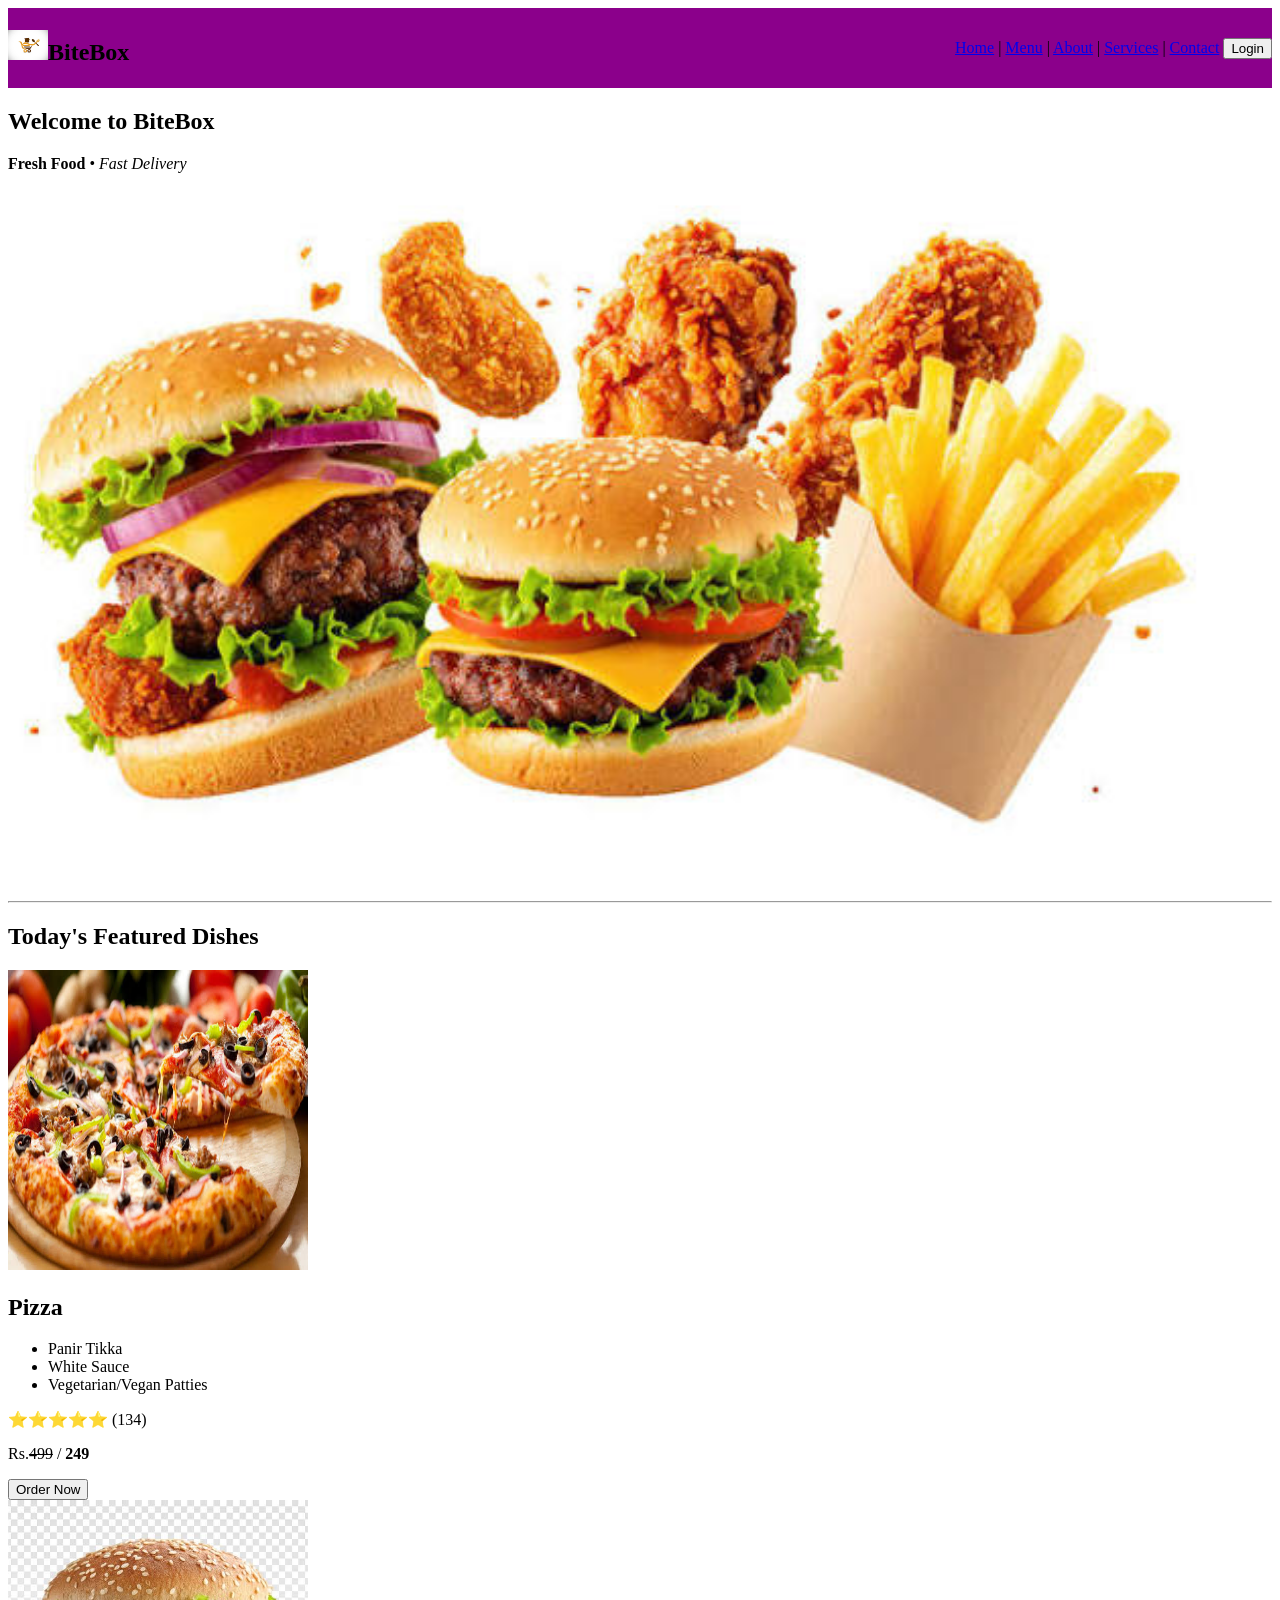
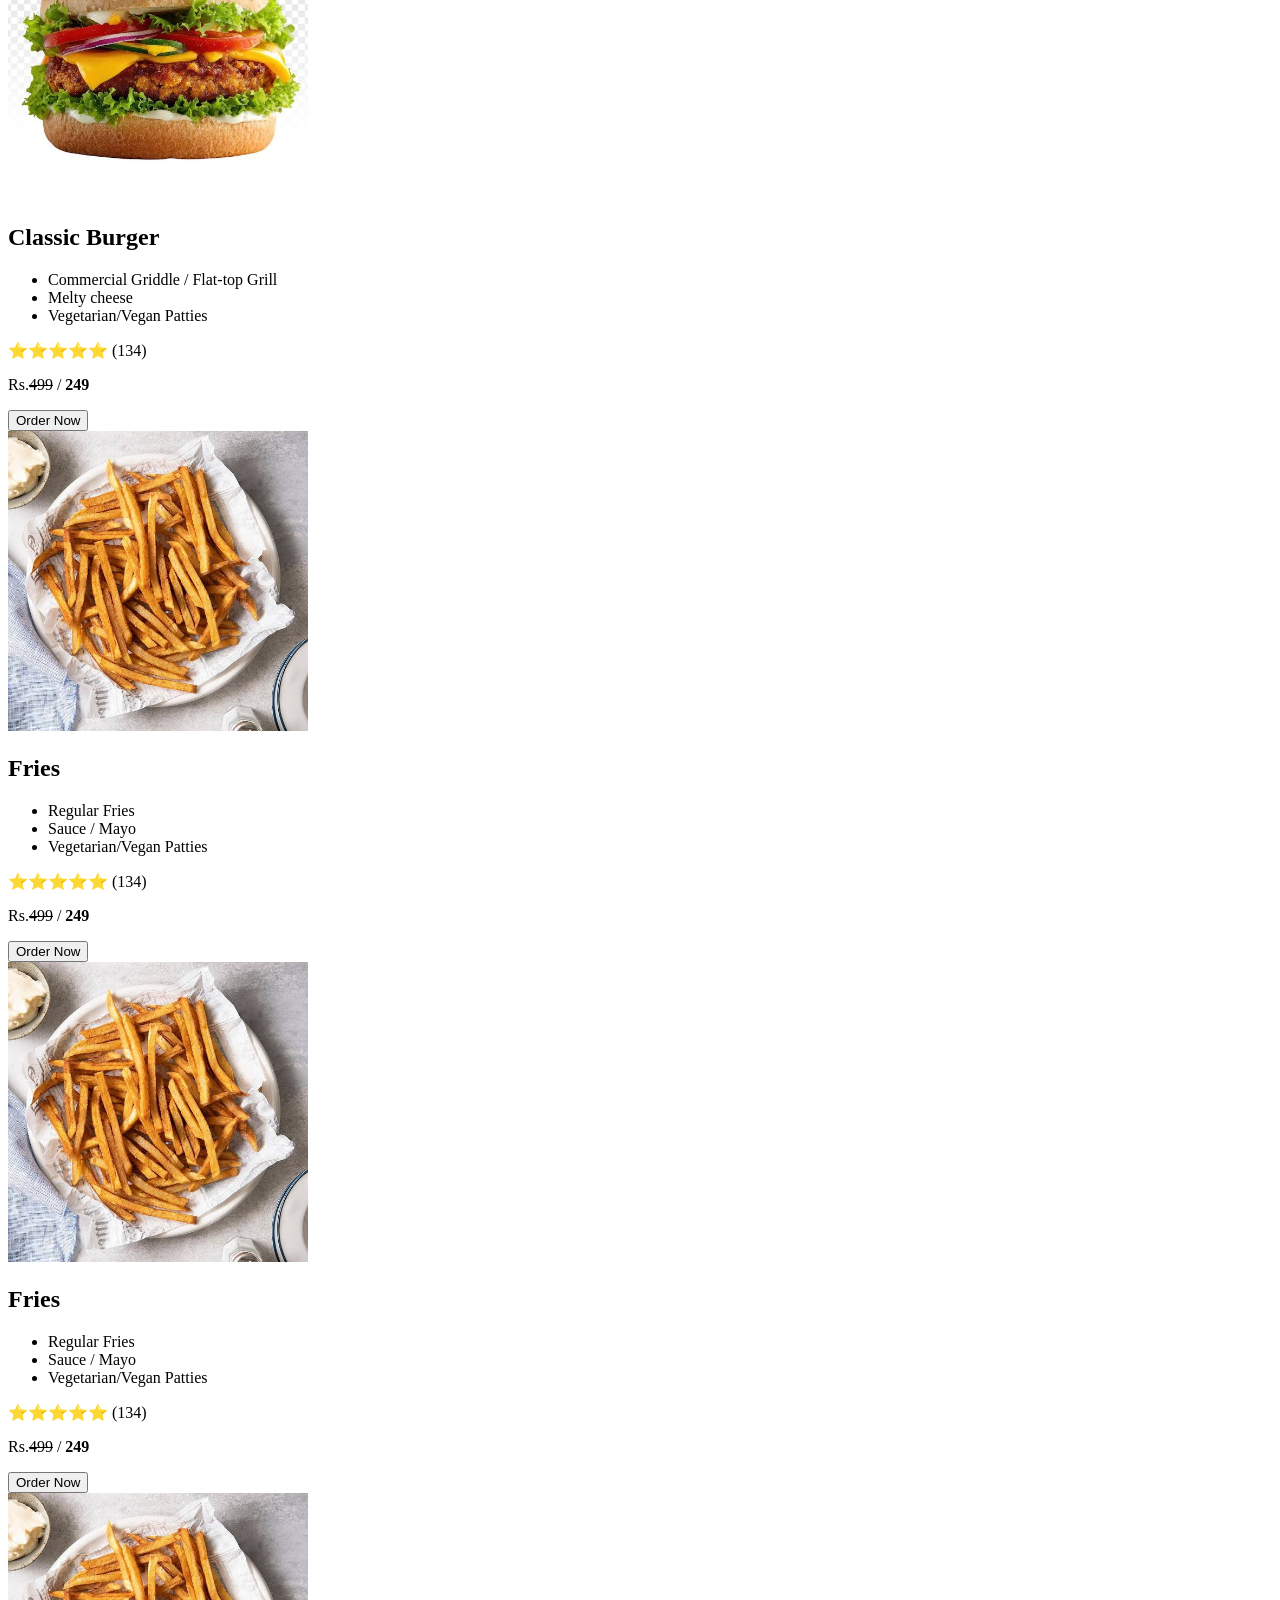
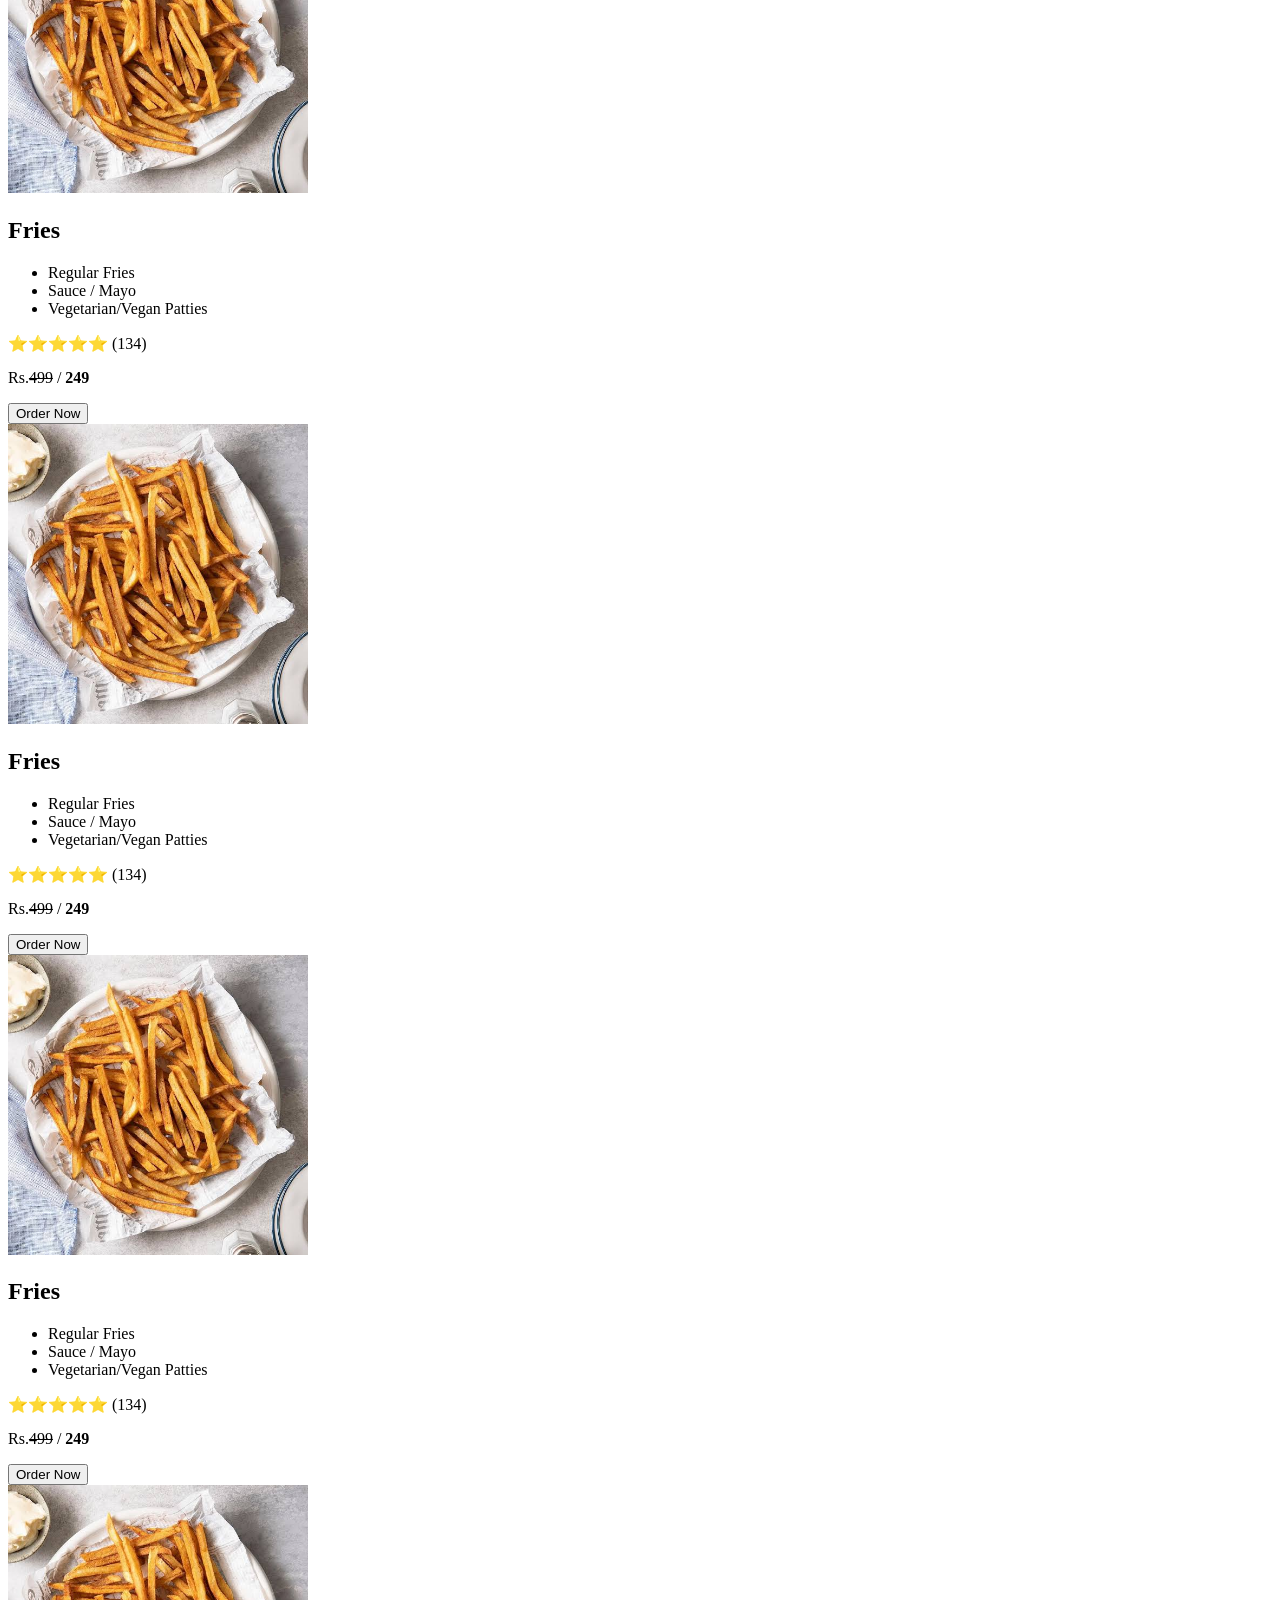
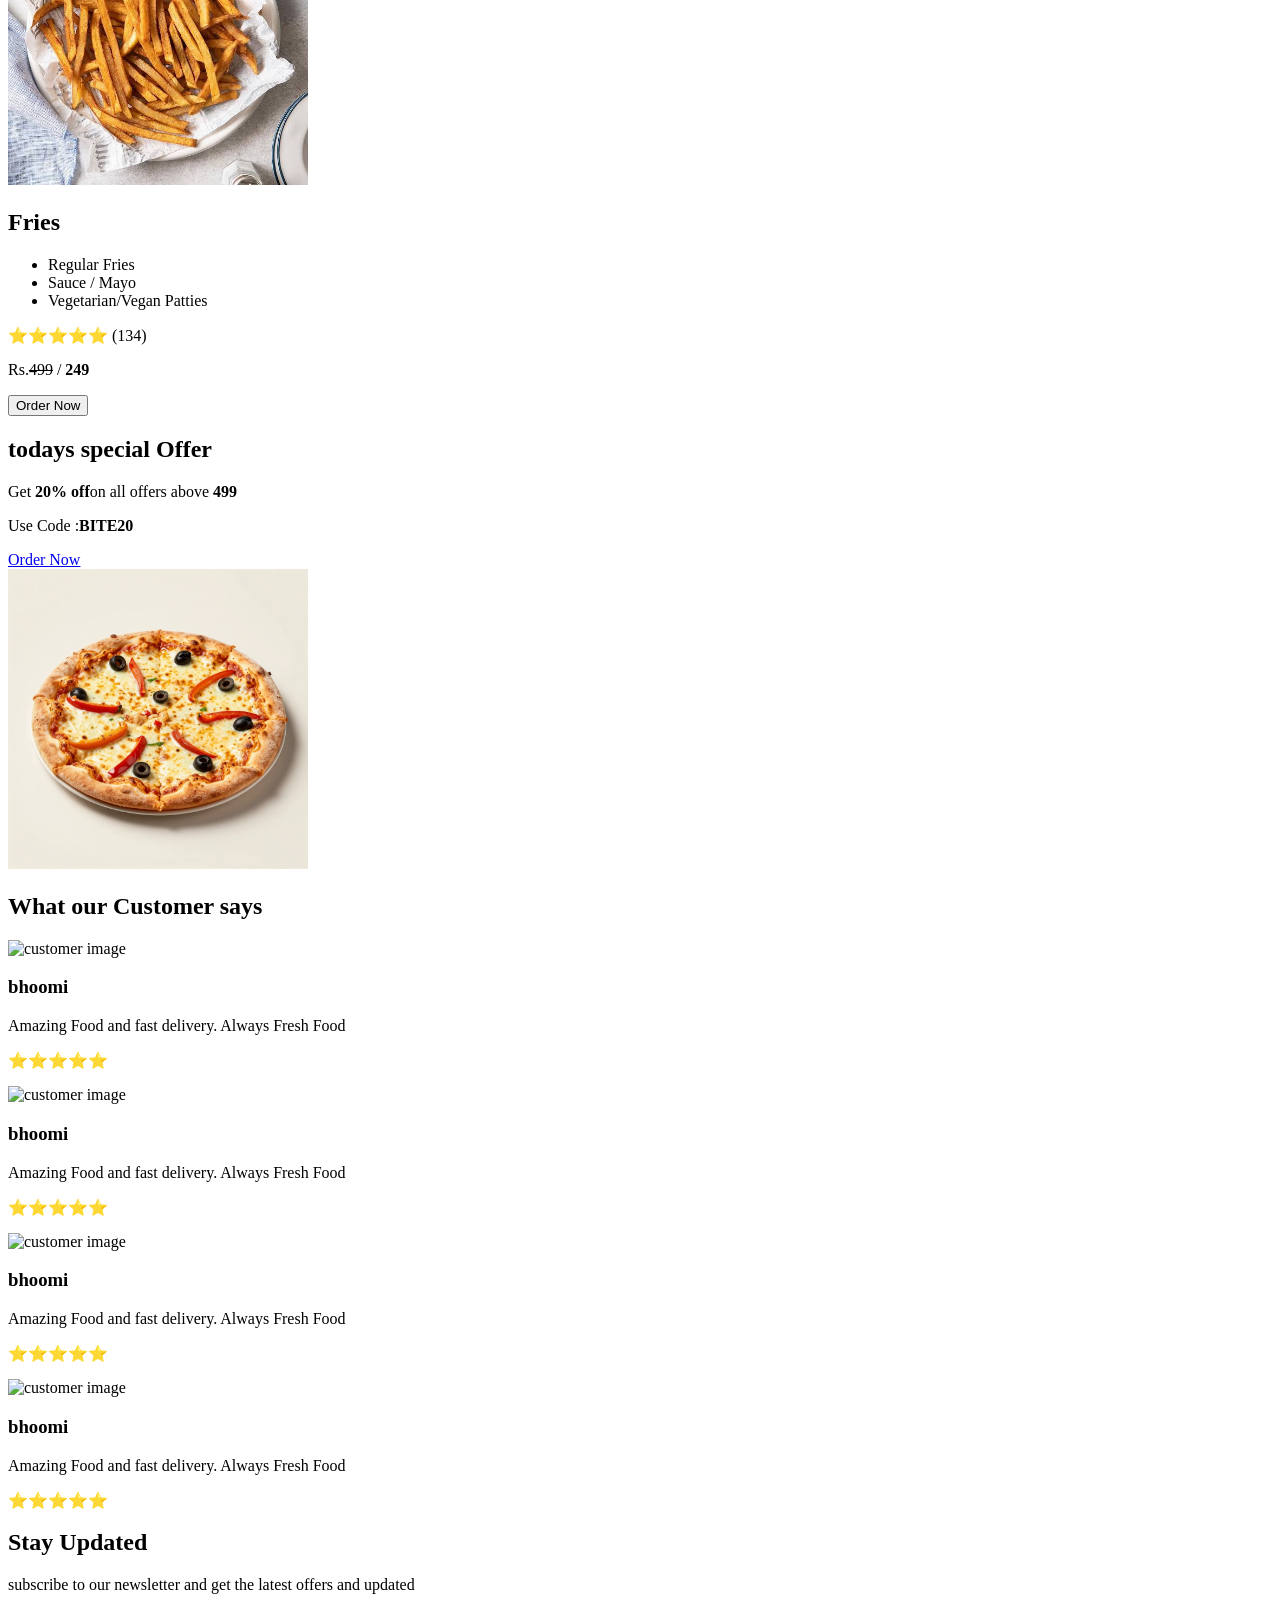
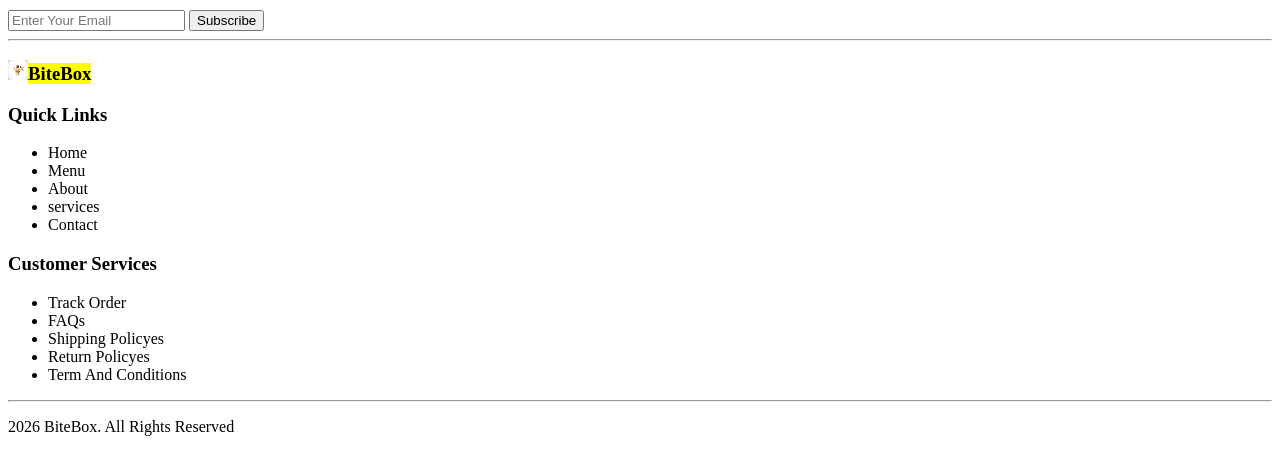
==== index.html @ 24b67419 "added" ====
<!DOCTYPE html>
<html lang="en">

<head>
    <meta charset="UTF-8">
    <meta name="viewport" content="width=device-width, initial-scale=1.0">
    <title>BiteBox</title>
    <link rel="stylesheet" href="./css/root.css">
   
</head>

<body>
    <!-- Restaurant Name -->



    <nav>
        <div class="navbar">
            <h1><img src="./assets/images/logo.jpg" height="30" width="40"><span>BiteBox</span></h1>
           
            <div>
            <a class="navlink" href="index.html">Home</a>
            |
            <a class="navlink" href="Menu.html">Menu</a>
            |
            <a class="navlink" href="About.html">About</a>
            |
            <a  class="navlink" href="Services.html"> Services</a>
            |
            <a class="navlink" href="Contact.html">Contact</a>


            <a class="navlink" href="./Login.html"><button>Login</button></a>

            </div>

        </div>
    </nav>


    <main>
        <section class="Welcome-Section">
            <!-- Welcome Section -->

            <h2>Welcome to BiteBox</h2>
            <p>
                <strong>Fresh Food</strong>
                •
                <em>Fast Delivery</em>
            </p>
        </section>

        <div>
            <img src="./assets/images/banner.jpg" alt="banner" height="700" width="1200">
        </div>


        <!--Todays Featured Dishes -->

        <hr>

        <section>
            <h2>Today's Featured Dishes</h2>
            <div>
                <img src="./assets/images/pizzaindex.jpg" alt="Pizza" height="300" width="300">
                <h2>Pizza</h2>
                <p>
                <ul>
                    <li> Panir Tikka</li>
                    <li>White Sauce</li>
                    <li>Vegetarian/Vegan Patties</li>
                </ul>
                </p>
                <p><span>⭐⭐⭐⭐⭐</span> (134)</p>
                <p>Rs.<del>499</del> / <strong>249</strong></p>
                <button>Order Now</button>
            </div>
            <div>
                <img src="./assets/images/burgerindex.jpg" alt="Pizza" height="300" width="300">
                <h2>Classic Burger</h2>
                <p>
                <ul>
                    <li>Commercial Griddle / Flat-top Grill</li>
                    <li>Melty cheese</li>
                    <li>Vegetarian/Vegan Patties</li>

                </ul>
                </p>
                <p><span>⭐⭐⭐⭐⭐</span> (134)</p>
                <p>Rs.<del>499</del> / <strong>249</strong></p>
                <button>Order Now</button>
            </div>
            <div>
                <img src="./assets/images/friesindex.jpg" alt="Pizza" height="300" width="300">
                <h2>Fries</h2>
                <p>
                <ul>
                    <li>Regular Fries</li>
                    <li>Sauce / Mayo</li>
                    <li>Vegetarian/Vegan Patties</li>

                </ul>
                </p>
                <p><span>⭐⭐⭐⭐⭐</span> (134)</p>
                <p>Rs.<del>499</del> / <strong>249</strong></p>
                <button>Order Now</button>
            </div>


            <div>
                <img src="./assets/images/friesindex.jpg" alt="Pizza" height="300" width="300">
                <h2>Fries</h2>
                <p>
                <ul>
                    <li>Regular Fries</li>
                    <li>Sauce / Mayo</li>
                    <li>Vegetarian/Vegan Patties</li>

                </ul>
                </p>
                <p><span>⭐⭐⭐⭐⭐</span> (134)</p>
                <p>Rs.<del>499</del> / <strong>249</strong></p>
                <button>Order Now</button>
            </div>


            <div>
                <img src="./assets/images/friesindex.jpg" alt="Pizza" height="300" width="300">
                <h2>Fries</h2>
                <p>
                <ul>
                    <li>Regular Fries</li>
                    <li>Sauce / Mayo</li>
                    <li>Vegetarian/Vegan Patties</li>

                </ul>
                </p>
                <p><span>⭐⭐⭐⭐⭐</span> (134)</p>
                <p>Rs.<del>499</del> / <strong>249</strong></p>
                <button>Order Now</button>
            </div>


            <div>
                <img src="./assets/images/friesindex.jpg" alt="Pizza" height="300" width="300">
                <h2>Fries</h2>
                <p>
                <ul>
                    <li>Regular Fries</li>
                    <li>Sauce / Mayo</li>
                    <li>Vegetarian/Vegan Patties</li>

                </ul>
                </p>
                <p><span>⭐⭐⭐⭐⭐</span> (134)</p>
                <p>Rs.<del>499</del> / <strong>249</strong></p>
                <button>Order Now</button>
            </div>


            <div>
                <img src="./assets/images/friesindex.jpg" alt="Pizza" height="300" width="300">
                <h2>Fries</h2>
                <p>
                <ul>
                    <li>Regular Fries</li>
                    <li>Sauce / Mayo</li>
                    <li>Vegetarian/Vegan Patties</li>

                </ul>
                </p>
                <p><span>⭐⭐⭐⭐⭐</span> (134)</p>
                <p>Rs.<del>499</del> / <strong>249</strong></p>
                <button>Order Now</button>
            </div>


            <div>
                <img src="./assets/images/friesindex.jpg" alt="Pizza" height="300" width="300">
                <h2>Fries</h2>
                <p>
                <ul>
                    <li>Regular Fries</li>
                    <li>Sauce / Mayo</li>
                    <li>Vegetarian/Vegan Patties</li>

                </ul>
                </p>
                <p><span>⭐⭐⭐⭐⭐</span> (134)</p>
                <p>Rs.<del>499</del> / <strong>249</strong></p>
                <button>Order Now</button>
            </div>



        </section>

        <!--  -->

        <!--Todays Special Offers -->
        <section>
            <!-- offer content -->
            <div>
                <h2>todays special Offer</h2>
                <p>Get <Strong>20% off</Strong>on all offers above <strong>499</strong></p>
                <p>Use Code :<strong>BITE20</strong></p>
                <a href="./Menu.html">Order Now</a>
            </div>
            <!-- offer image -->
            <div>
                <img src="./assets/images/pizza.png" alt="pizza ofer " height="300" width="300">

            </div>
        </section>

        <!-- reviews  -->

        <section>
            <h2>What our Customer says</h2>
            <!-- first review -->

            <div>
                <img src="" alt="customer image">
                <h3>bhoomi </h3>
                <p>Amazing Food and fast delivery. Always Fresh Food</p>
                <p><span>⭐⭐⭐⭐⭐</span></p>
            </div>

            <!-- second review -->
            <div>
                <img src="" alt="customer image">
                <h3>bhoomi </h3>
                <p>Amazing Food and fast delivery. Always Fresh Food</p>
                <p><span>⭐⭐⭐⭐⭐</span></p>
            </div>

            <!-- third review -->
            <div>
                <img src="" alt="customer image">
                <h3>bhoomi </h3>
                <p>Amazing Food and fast delivery. Always Fresh Food</p>
                <p><span>⭐⭐⭐⭐⭐</span></p>
            </div>

            <!-- fourth review -->
            <div>
                <img src="" alt="customer image">
                <h3>bhoomi </h3>
                <p>Amazing Food and fast delivery. Always Fresh Food</p>
                <p><span>⭐⭐⭐⭐⭐</span></p>
            </div>

        </section>

        <!-- news letter section -->

        <section>
            <div>
                <h2>Stay Updated </h2>
                <p> subscribe to our newsletter and get the latest offers and updated</p>
            </div>

            <div>
                <form>
                    <input type="email" placeholder="Enter Your Email">
                    <button type="submit">Subscribe</button>

                </form>
            </div>
        </section>


    </main>
    <hr>
    <!-- footer section -->
    <footer>
        <div>
            <div>
                <h3><img src="./assets/images/logo.jpg" alt="Food logo" height="20" width="20"><mark>BiteBox</mark></h3>
            </div>
        </div>
        <div>
            <h3>Quick Links</h3>
            <ul>

                <li> <a href="./index.html"></a>Home</li>
                <li><a href="./Menu.html"></a>Menu</li>
                <li><a href="./About.html"></a>About</li>
                <li><a href="./Services.html"></a>services</li>
                <li><a href="./Contact.html"></a>Contact</li>
            </ul>
        </div>
        <!-- link two -->
        <div>
            <h3>
                Customer Services
            </h3>
            <ul>
                <li>Track Order</li>
                <li>FAQs </li>
                <li>Shipping Policyes </li>
                <li>Return Policyes </li>
                <li>Term And Conditions </li>

            </ul>
        </div>
        <hr>
        
        <p>2026 BiteBox.  All Rights Reserved</p>
    </footer>



</body>

</html>
---- css/root.css ----
.navbar{
    height: 80px;
    width: 100%;
    display: flex;
    align-items: center;
    justify-content: space-between;
    background-color: darkmagenta;
}
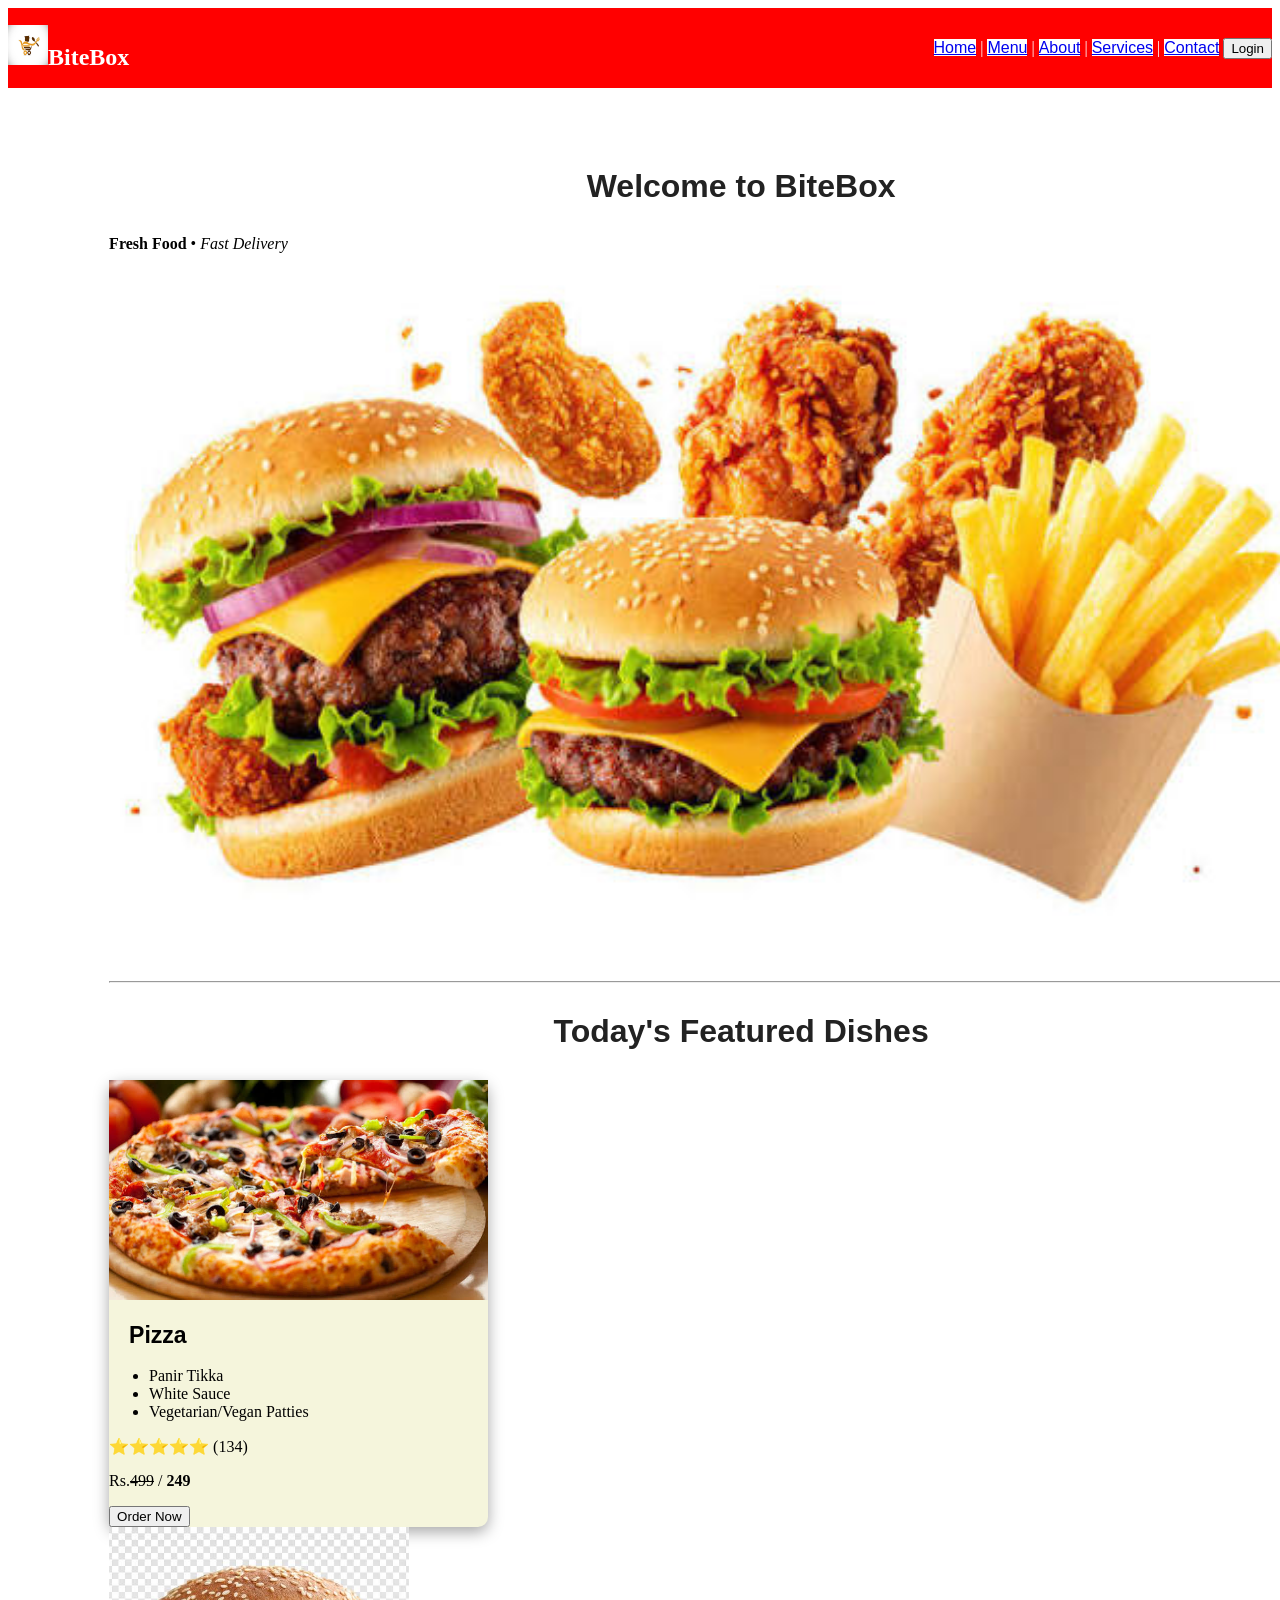
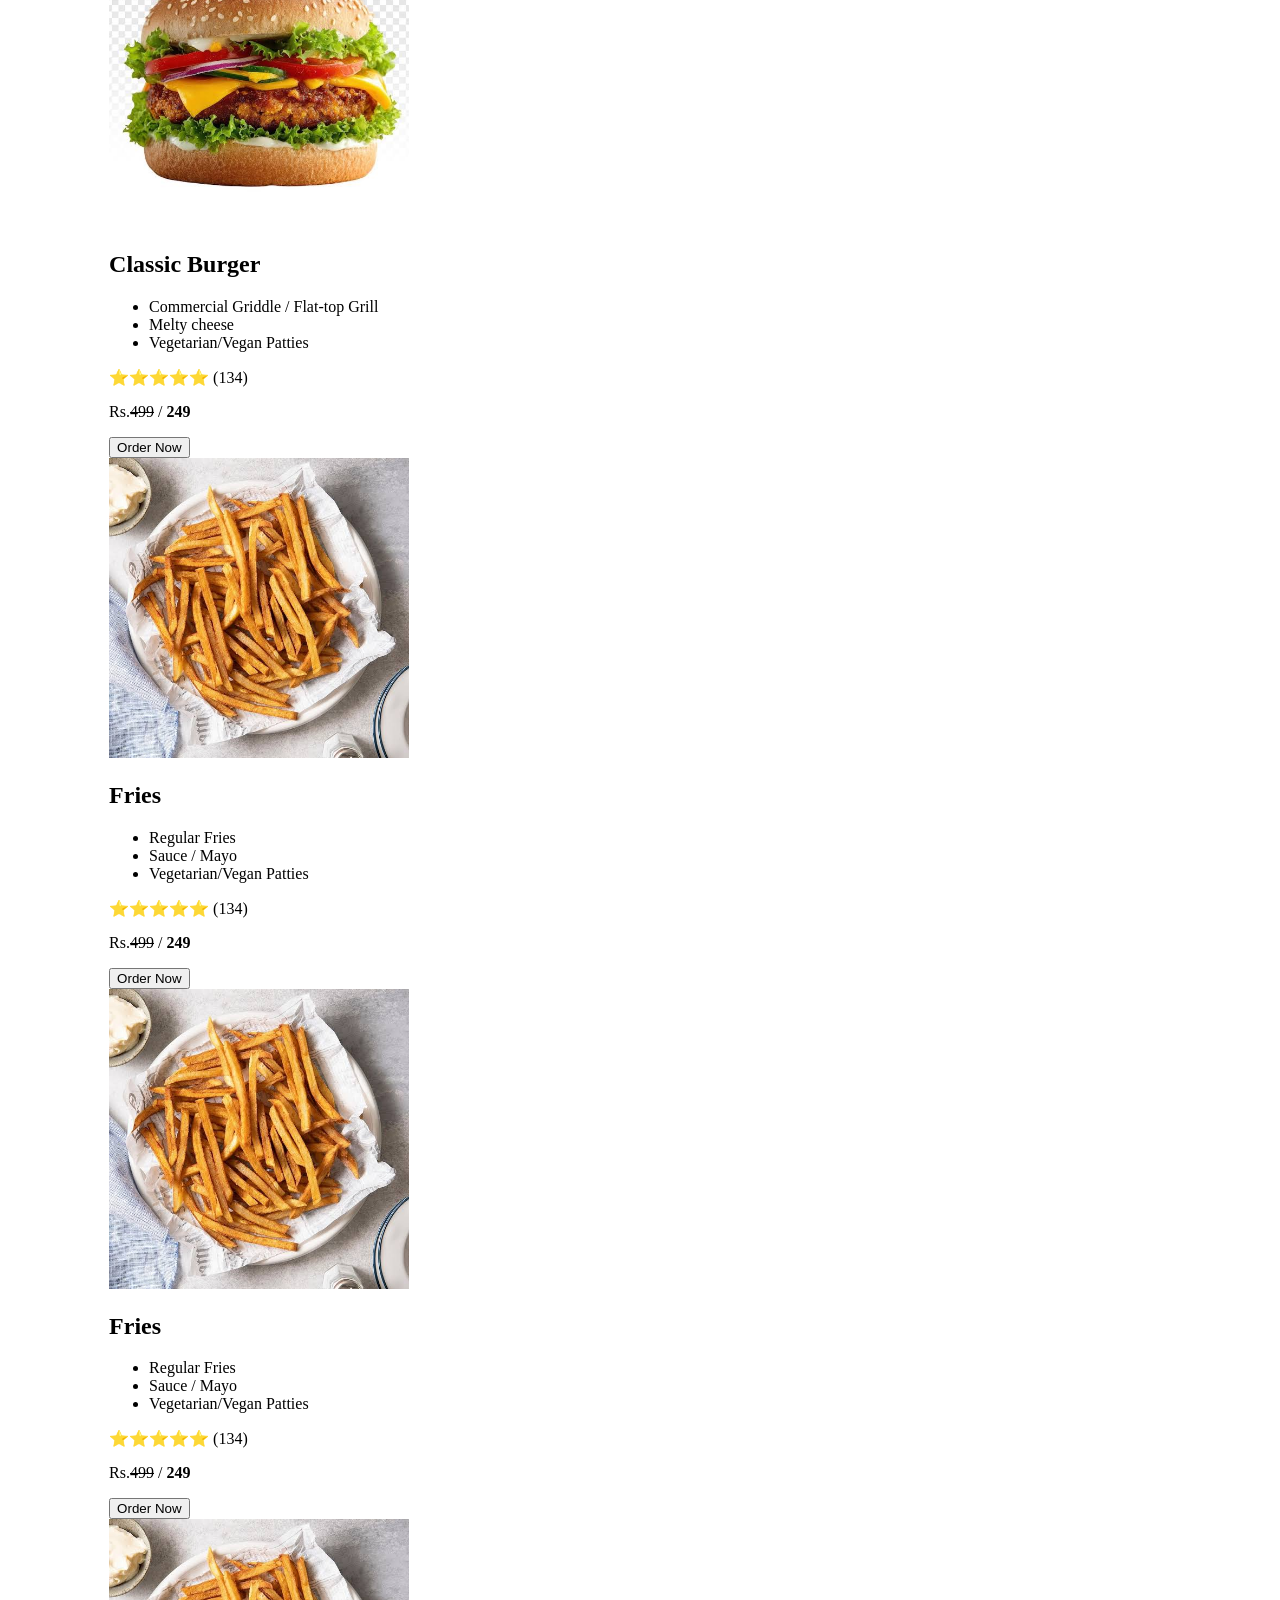
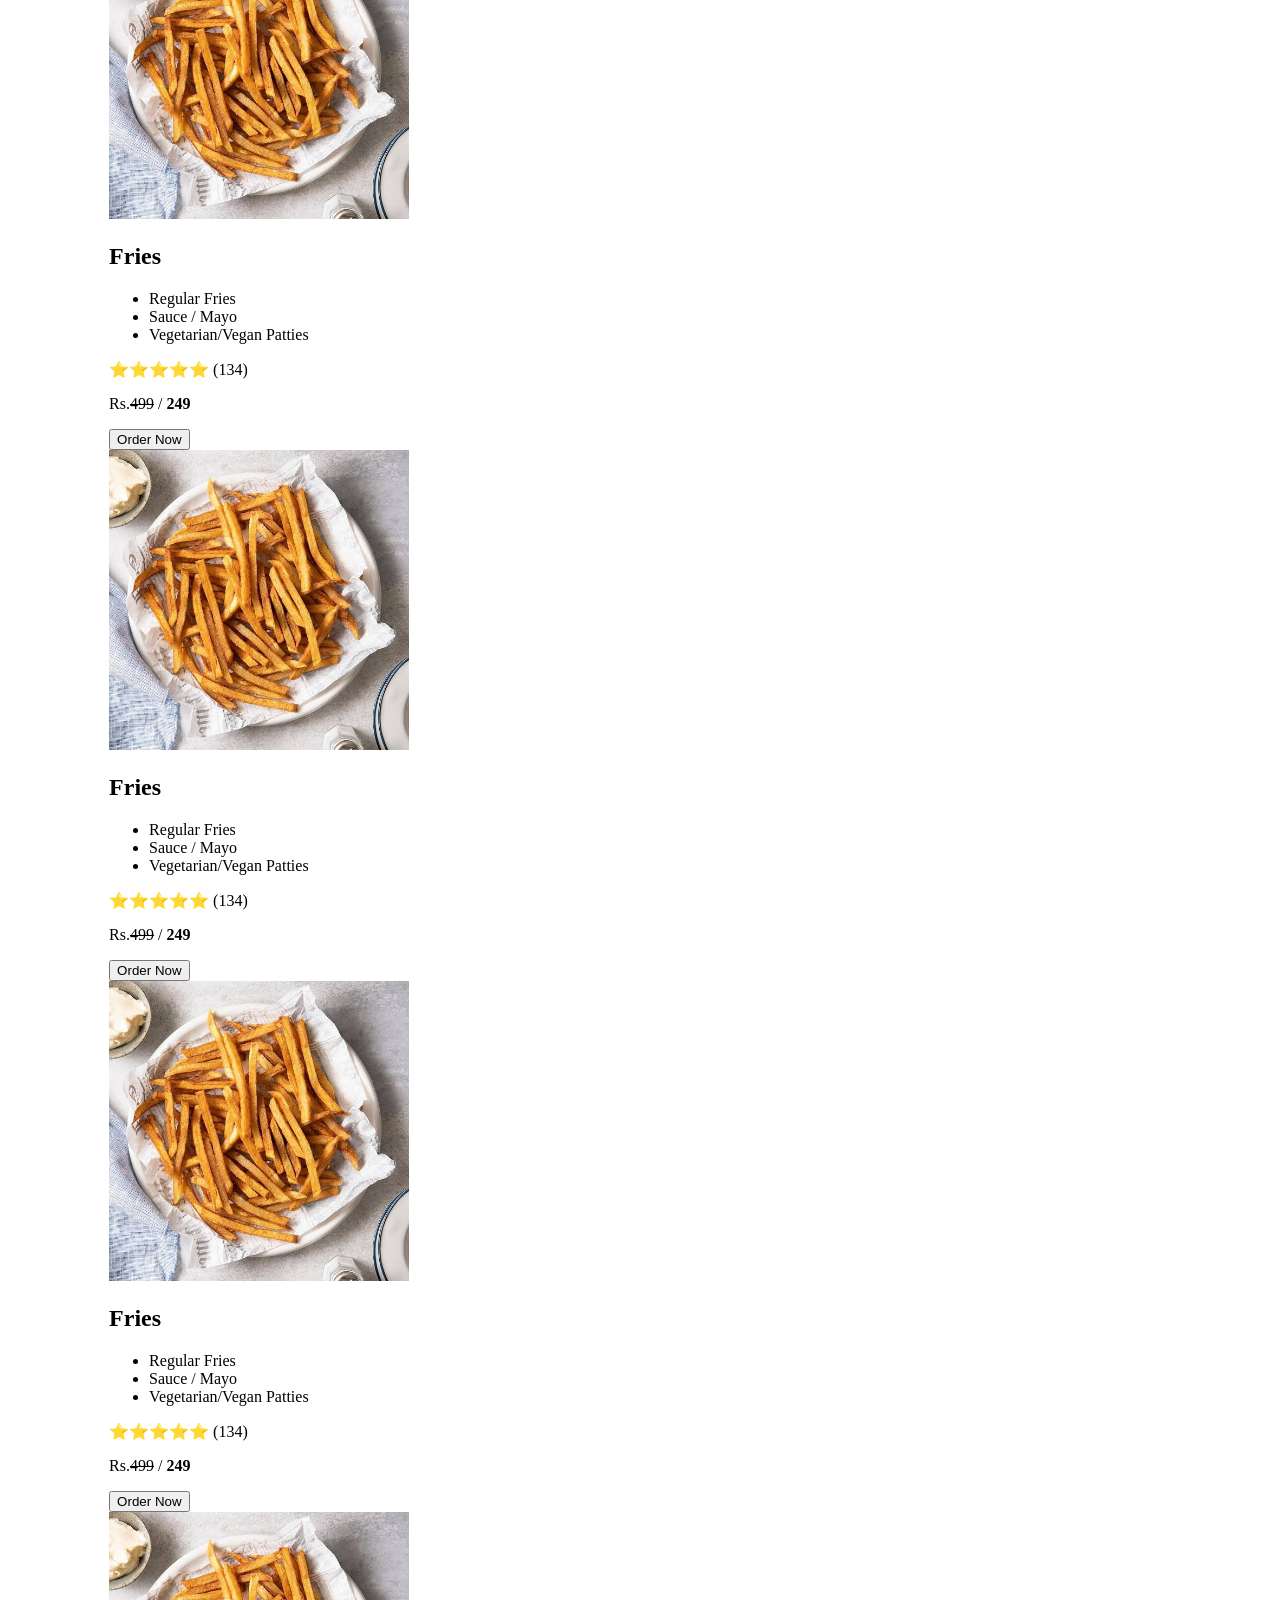
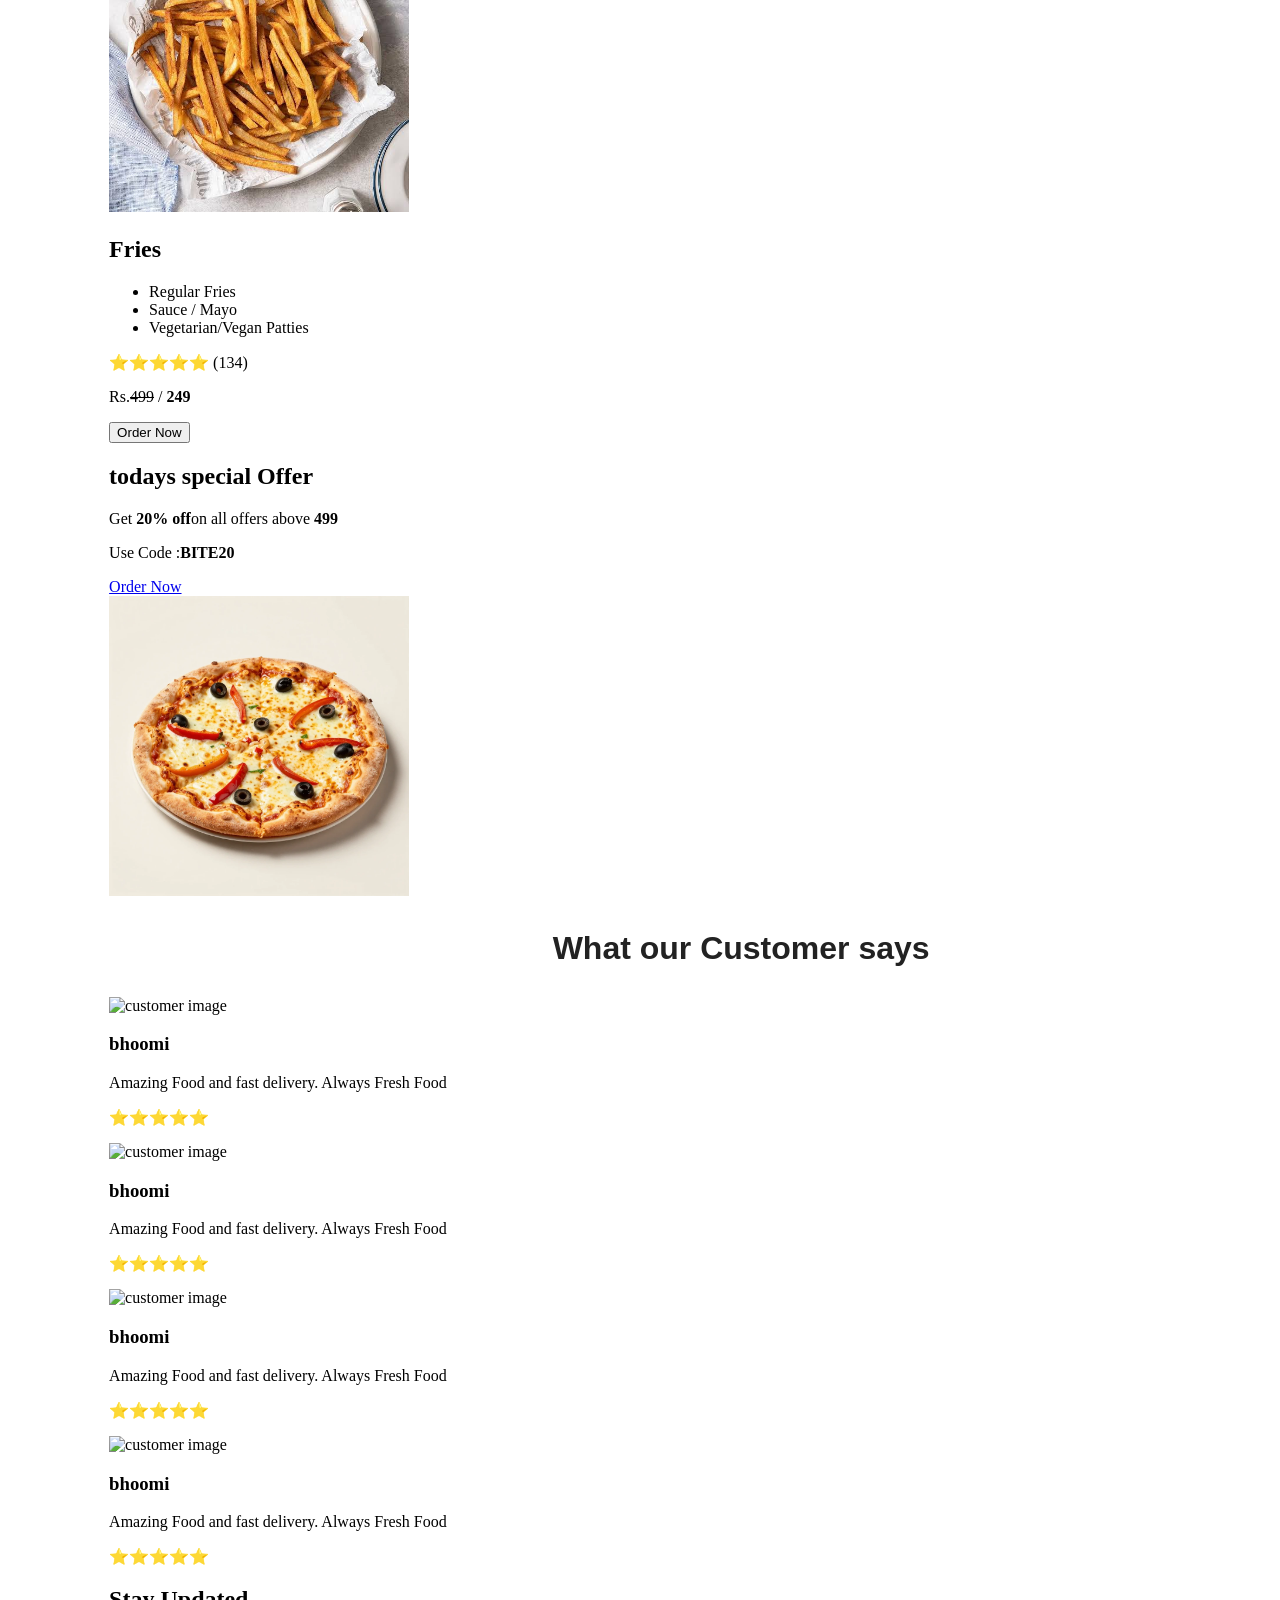
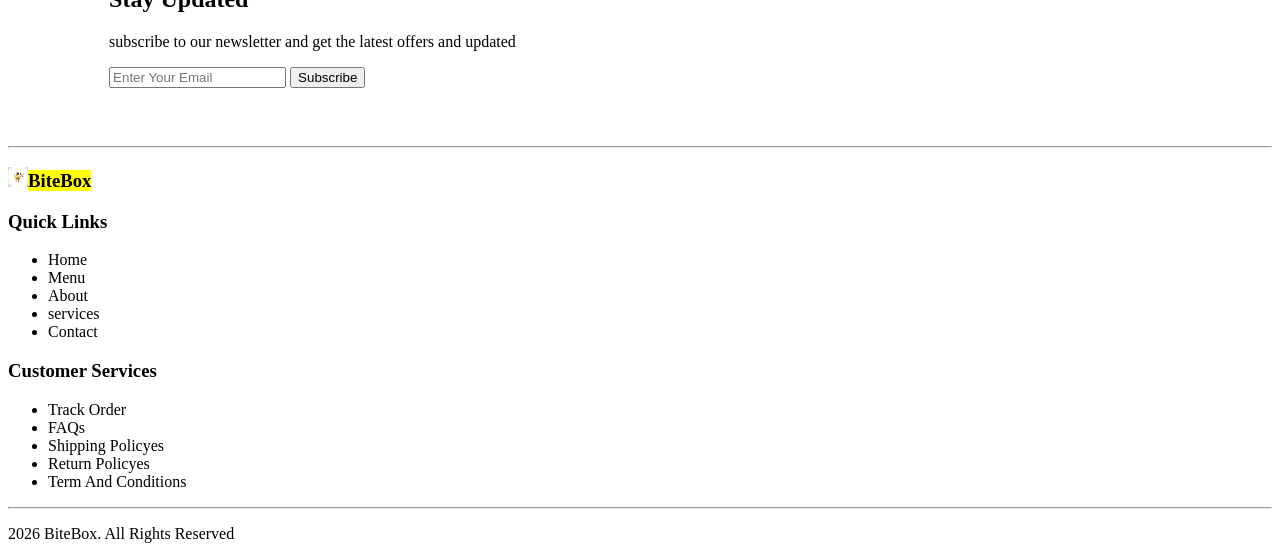
==== commit 512f8588: "adding style sheet to navbar" ====
--- a/index.html
+++ b/index.html
@@ -5,8 +5,7 @@
     <meta charset="UTF-8">
     <meta name="viewport" content="width=device-width, initial-scale=1.0">
     <title>BiteBox</title>
-    <link rel="stylesheet" href="./css/root.css">
-   
+    <link rel="stylesheet" href="./style/style.css">
 </head>
 
 <body>
@@ -16,30 +15,31 @@
 
     <nav>
         <div class="navbar">
-            <h1><img src="./assets/images/logo.jpg" height="30" width="40"><span>BiteBox</span></h1>
-           
-            <div>
-            <a class="navlink" href="index.html">Home</a>
-            |
-            <a class="navlink" href="Menu.html">Menu</a>
-            |
-            <a class="navlink" href="About.html">About</a>
-            |
-            <a  class="navlink" href="Services.html"> Services</a>
-            |
-            <a class="navlink" href="Contact.html">Contact</a>
-
-
-            <a class="navlink" href="./Login.html"><button>Login</button></a>
-
-            </div>
+            <h1><img src="./assets/images/logo.jpg" height="40" width="40"><span>BiteBox</span></h1>
+            <div>
+                <a Class="navlinks" href="index.html">Home</a>
+                |
+                <a Class="navlinks" href="Menu.html">Menu</a>
+                |
+                <a Class="navlinks" href="About.html">About</a>
+                |
+                <a Class="navlinks" href="Services.html"> Services</a>
+                |
+                <a Class="navlinks" href="Contact.html">Contact</a>
+
+
+                <a Class="navlinks" href="./Login.html"><button>Login</button></a>
+
+
+            </div>
+
 
         </div>
     </nav>
 
 
     <main>
-        <section class="Welcome-Section">
+        <section>
             <!-- Welcome Section -->
 
             <h2>Welcome to BiteBox</h2>
@@ -61,7 +61,7 @@
 
         <section>
             <h2>Today's Featured Dishes</h2>
-            <div>
+            <div class="card">
                 <img src="./assets/images/pizzaindex.jpg" alt="Pizza" height="300" width="300">
                 <h2>Pizza</h2>
                 <p>
@@ -305,8 +305,8 @@
             </ul>
         </div>
         <hr>
-        
-        <p>2026 BiteBox.  All Rights Reserved</p>
+
+        <p>2026 BiteBox. All Rights Reserved</p>
     </footer>
 
 
--- a/style/style.css
+++ b/style/style.css
@@ -0,0 +1,63 @@
+.navlinks{
+    background-color: white;
+    font-family: 'Gill Sans', 'Gill Sans MT', Calibri, 'Trebuchet MS', sans-serif;
+}
+*{
+
+}
+
+.navbar{
+    height: 80px;
+    width: 100%;
+    display: flex;
+    align-items:center;
+    justify-content: space-between;
+    background-color: red;
+    color: white;
+    
+}
+
+.button{
+    height: 40px;
+    width: 50;
+    background-color: white;
+    color: black;
+
+}
+.welcome-section{
+    width: 100%;
+    height: 100vh;
+    display: flex;
+    align-items: center;
+}
+
+main{
+    width: 100%;
+    padding: 50px 8%;
+    background-color: #ffffff;
+}
+main section>h2{
+    text-align: center;
+    font-size: 32px;
+    color: #222;
+    margin: 30px 0px;
+    font-family: Arial, Helvetica, sans-serif;
+}
+.card{
+    background-color: beige;
+    border-radius: 10px;
+    box-shadow: rgba(0, 0, 0, 0.35) 0px 5px 15px;
+    width: 30%;
+}
+
+.card >img{
+    width: 100%;
+    height: 220px;
+    object-fit: cover;
+
+}
+.card > h2{
+    font-size: 23px ;
+    font-family: Arial, Helvetica, sans-serif;
+    margin: 18px 20px ;
+}
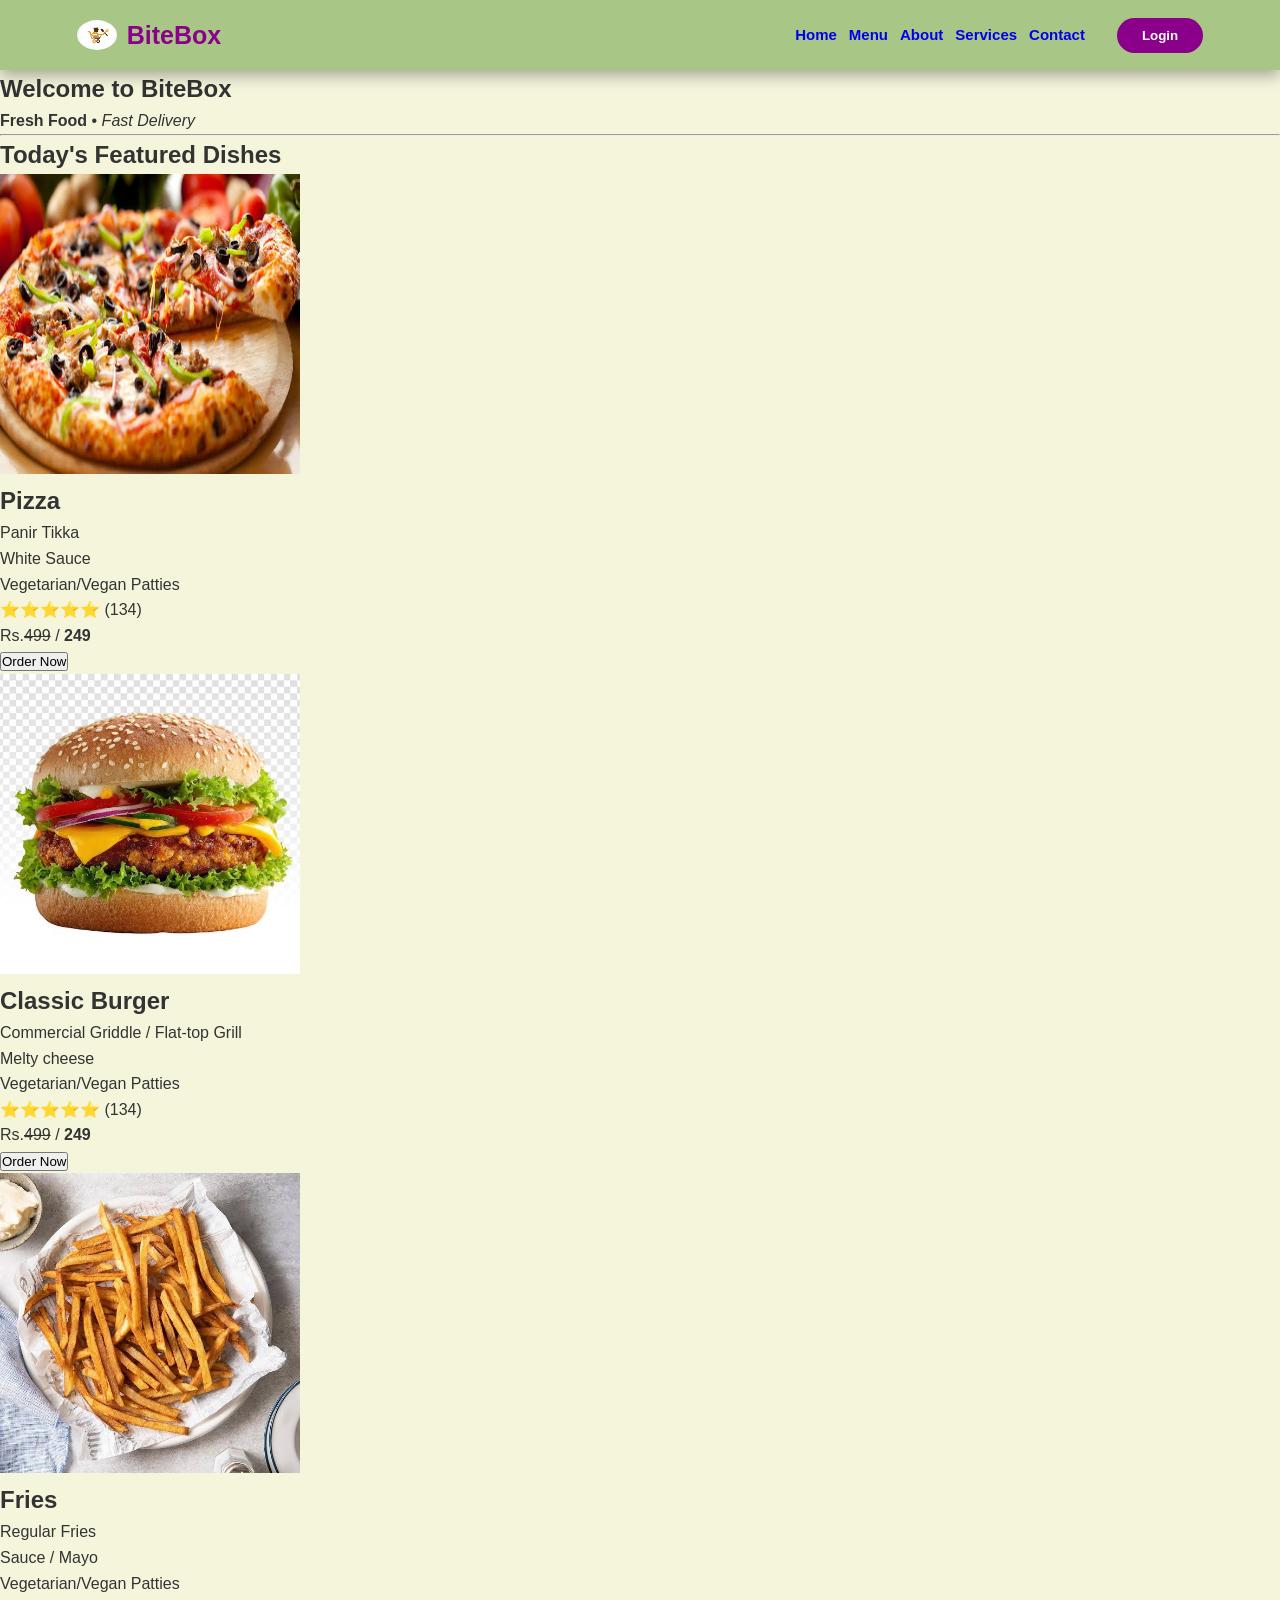
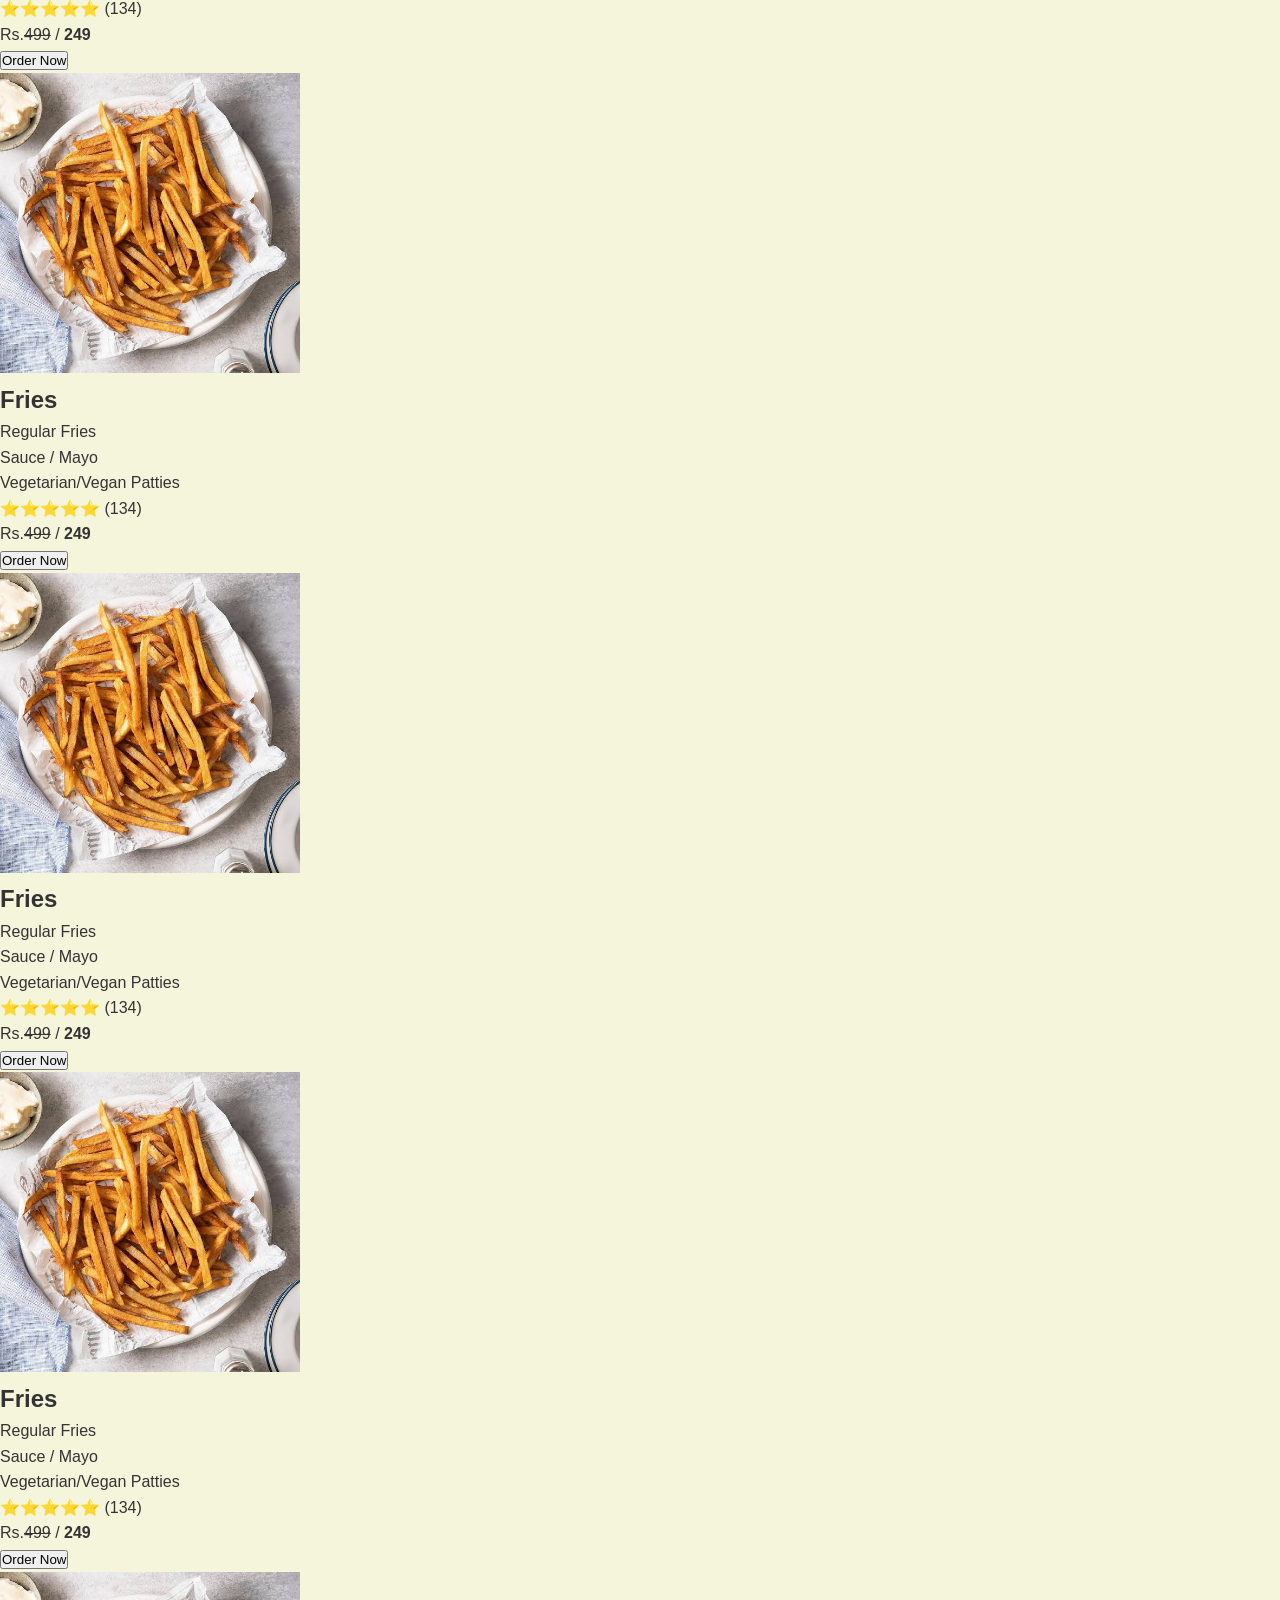
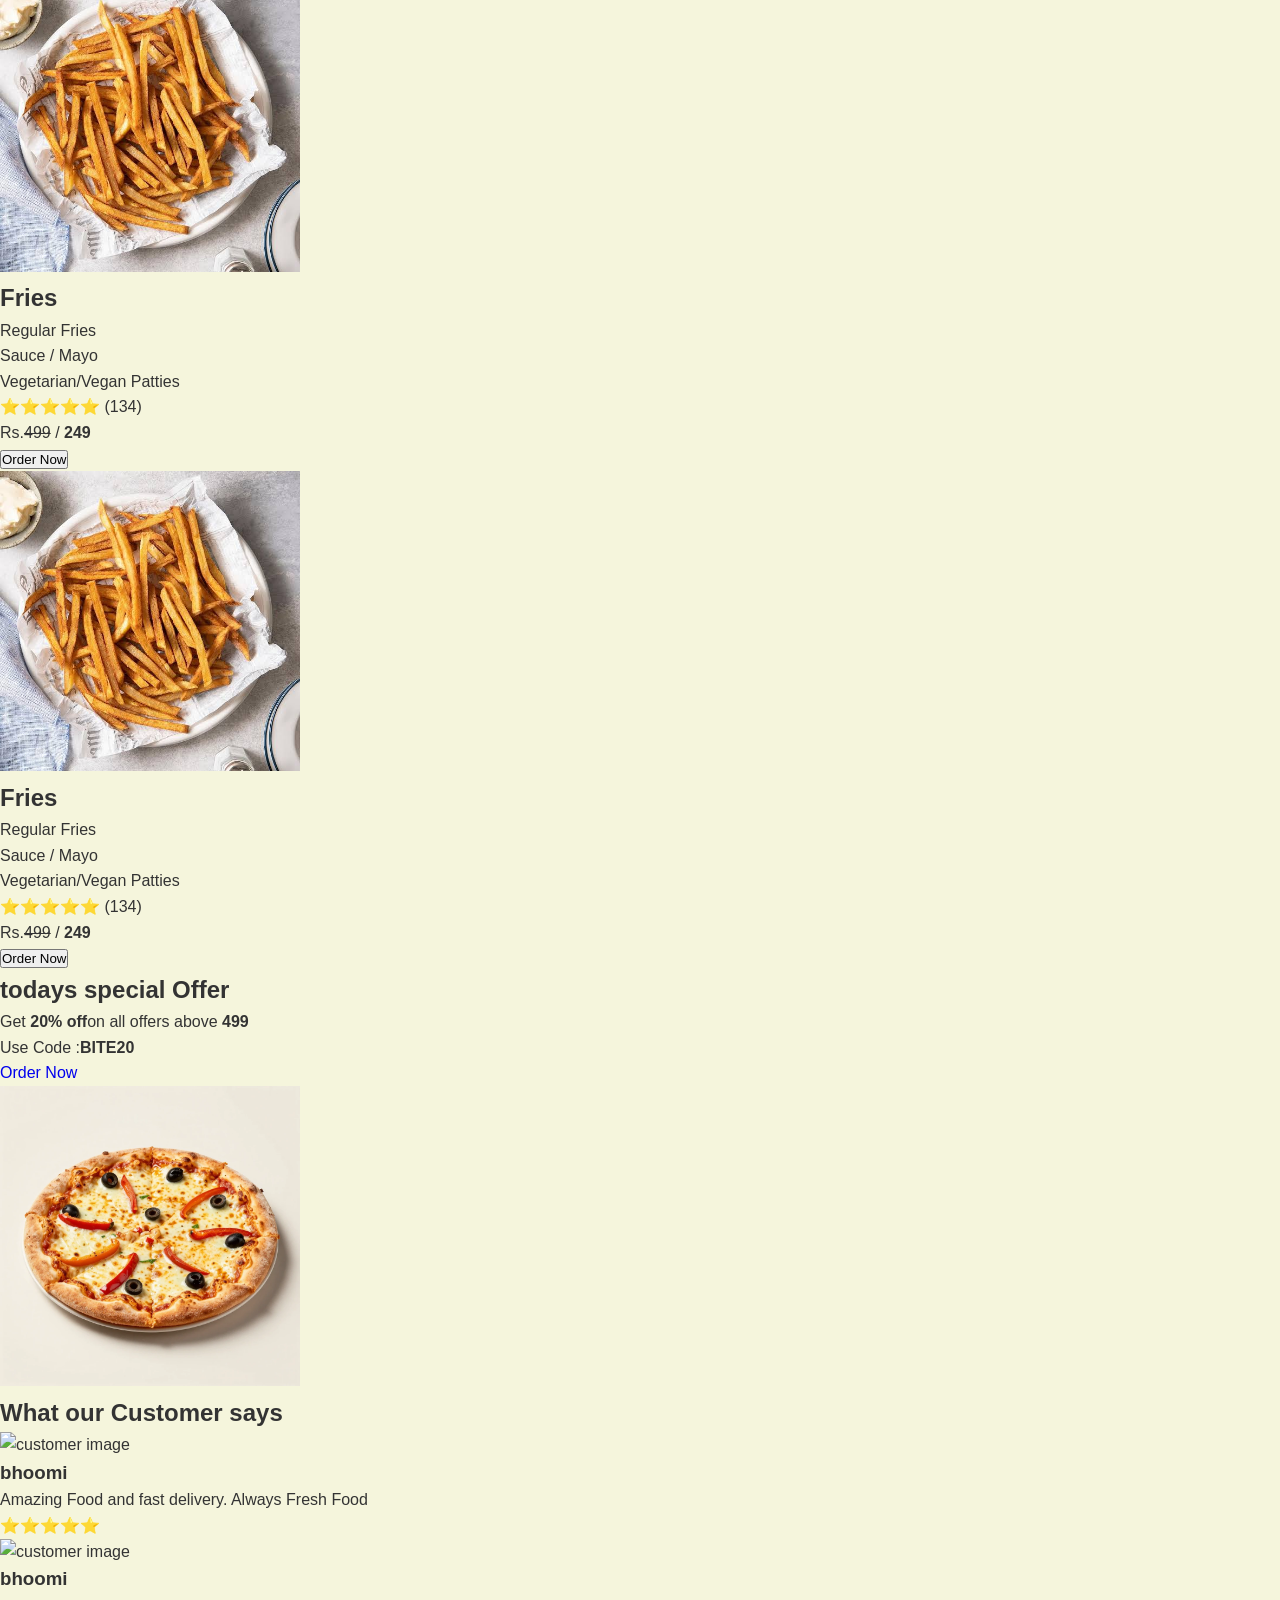
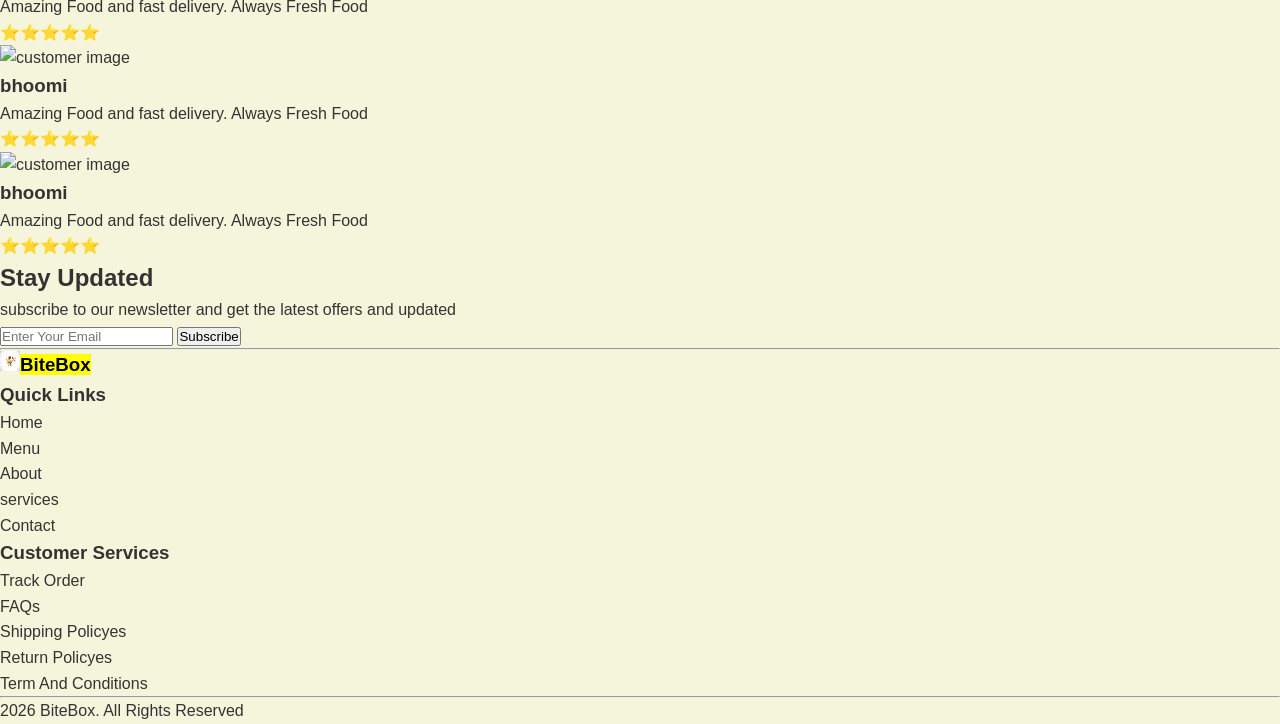
==== commit 3ca98871: "adding stylesheet to the navbar" ====
--- a/index.html
+++ b/index.html
@@ -5,7 +5,8 @@
     <meta charset="UTF-8">
     <meta name="viewport" content="width=device-width, initial-scale=1.0">
     <title>BiteBox</title>
-    <link rel="stylesheet" href="./style/style.css">
+    <link rel="stylesheet" href="./css/root.css">
+   
 </head>
 
 <body>
@@ -13,33 +14,33 @@
 
 
 
-    <nav>
+    <nav class="navbar-container">
         <div class="navbar">
-            <h1><img src="./assets/images/logo.jpg" height="40" width="40"><span>BiteBox</span></h1>
-            <div>
-                <a Class="navlinks" href="index.html">Home</a>
-                |
-                <a Class="navlinks" href="Menu.html">Menu</a>
-                |
-                <a Class="navlinks" href="About.html">About</a>
-                |
-                <a Class="navlinks" href="Services.html"> Services</a>
-                |
-                <a Class="navlinks" href="Contact.html">Contact</a>
-
-
-                <a Class="navlinks" href="./Login.html"><button>Login</button></a>
-
-
-            </div>
-
+            <h1 class="logo"><img src="./assets/images/logo.jpg" height="30" width="40"><span>BiteBox</span></h1>
+           
+            <div class="navlinks">
+            <a class="navlink" href="index.html">Home</a>
+            
+            <a class="navlink" href="Menu.html">Menu</a>
+            
+            <a class="navlink" href="About.html">About</a>
+        
+            
+            <a  class="navlink" href="Services.html"> Services</a>
+            
+            <a class="navlink" href="Contact.html">Contact</a>
+
+
+            <a  href="./Login.html" class="login-link"><button  class="btn">Login</button></a>
+
+            </div>
 
         </div>
     </nav>
 
 
     <main>
-        <section>
+        <section class="Welcome-Section">
             <!-- Welcome Section -->
 
             <h2>Welcome to BiteBox</h2>
@@ -50,10 +51,7 @@
             </p>
         </section>
 
-        <div>
-            <img src="./assets/images/banner.jpg" alt="banner" height="700" width="1200">
-        </div>
-
+      
 
         <!--Todays Featured Dishes -->
 
@@ -62,21 +60,21 @@
         <section>
             <h2>Today's Featured Dishes</h2>
             <div class="card">
-                <img src="./assets/images/pizzaindex.jpg" alt="Pizza" height="300" width="300">
+                <img src="./assets/images/pizzaindex.jpg" alt="Pizza" height="300" width="300" class="img">
                 <h2>Pizza</h2>
-                <p>
+                <p class="dis">
                 <ul>
                     <li> Panir Tikka</li>
                     <li>White Sauce</li>
                     <li>Vegetarian/Vegan Patties</li>
                 </ul>
                 </p>
-                <p><span>⭐⭐⭐⭐⭐</span> (134)</p>
-                <p>Rs.<del>499</del> / <strong>249</strong></p>
-                <button>Order Now</button>
-            </div>
-            <div>
-                <img src="./assets/images/burgerindex.jpg" alt="Pizza" height="300" width="300">
+                <p class="dis"><span>⭐⭐⭐⭐⭐</span> (134)</p>
+                <p class="price">Rs.<del>499</del> / <strong>249</strong></p>
+                <button class="button">Order Now</button>
+            </div>
+            <div class="card">
+                <img src="./assets/images/burgerindex.jpg" alt="Pizza" height="300" width="300" class="img">
                 <h2>Classic Burger</h2>
                 <p>
                 <ul>
@@ -87,108 +85,108 @@
                 </ul>
                 </p>
                 <p><span>⭐⭐⭐⭐⭐</span> (134)</p>
-                <p>Rs.<del>499</del> / <strong>249</strong></p>
-                <button>Order Now</button>
-            </div>
-            <div>
-                <img src="./assets/images/friesindex.jpg" alt="Pizza" height="300" width="300">
-                <h2>Fries</h2>
-                <p>
-                <ul>
-                    <li>Regular Fries</li>
-                    <li>Sauce / Mayo</li>
-                    <li>Vegetarian/Vegan Patties</li>
-
-                </ul>
-                </p>
-                <p><span>⭐⭐⭐⭐⭐</span> (134)</p>
-                <p>Rs.<del>499</del> / <strong>249</strong></p>
-                <button>Order Now</button>
-            </div>
-
-
-            <div>
-                <img src="./assets/images/friesindex.jpg" alt="Pizza" height="300" width="300">
-                <h2>Fries</h2>
-                <p>
-                <ul>
-                    <li>Regular Fries</li>
-                    <li>Sauce / Mayo</li>
-                    <li>Vegetarian/Vegan Patties</li>
-
-                </ul>
-                </p>
-                <p><span>⭐⭐⭐⭐⭐</span> (134)</p>
-                <p>Rs.<del>499</del> / <strong>249</strong></p>
-                <button>Order Now</button>
-            </div>
-
-
-            <div>
-                <img src="./assets/images/friesindex.jpg" alt="Pizza" height="300" width="300">
-                <h2>Fries</h2>
-                <p>
-                <ul>
-                    <li>Regular Fries</li>
-                    <li>Sauce / Mayo</li>
-                    <li>Vegetarian/Vegan Patties</li>
-
-                </ul>
-                </p>
-                <p><span>⭐⭐⭐⭐⭐</span> (134)</p>
-                <p>Rs.<del>499</del> / <strong>249</strong></p>
-                <button>Order Now</button>
-            </div>
-
-
-            <div>
-                <img src="./assets/images/friesindex.jpg" alt="Pizza" height="300" width="300">
-                <h2>Fries</h2>
-                <p>
-                <ul>
-                    <li>Regular Fries</li>
-                    <li>Sauce / Mayo</li>
-                    <li>Vegetarian/Vegan Patties</li>
-
-                </ul>
-                </p>
-                <p><span>⭐⭐⭐⭐⭐</span> (134)</p>
-                <p>Rs.<del>499</del> / <strong>249</strong></p>
-                <button>Order Now</button>
-            </div>
-
-
-            <div>
-                <img src="./assets/images/friesindex.jpg" alt="Pizza" height="300" width="300">
-                <h2>Fries</h2>
-                <p>
-                <ul>
-                    <li>Regular Fries</li>
-                    <li>Sauce / Mayo</li>
-                    <li>Vegetarian/Vegan Patties</li>
-
-                </ul>
-                </p>
-                <p><span>⭐⭐⭐⭐⭐</span> (134)</p>
-                <p>Rs.<del>499</del> / <strong>249</strong></p>
-                <button>Order Now</button>
-            </div>
-
-
-            <div>
-                <img src="./assets/images/friesindex.jpg" alt="Pizza" height="300" width="300">
-                <h2>Fries</h2>
-                <p>
-                <ul>
-                    <li>Regular Fries</li>
-                    <li>Sauce / Mayo</li>
-                    <li>Vegetarian/Vegan Patties</li>
-
-                </ul>
-                </p>
-                <p><span>⭐⭐⭐⭐⭐</span> (134)</p>
-                <p>Rs.<del>499</del> / <strong>249</strong></p>
-                <button>Order Now</button>
+                <p class="price">Rs.<del>499</del> / <strong>249</strong></p>
+                <button class="button">Order Now</button>
+            </div>
+            <div class="card">
+                <img src="./assets/images/friesindex.jpg" alt="Pizza" height="300" width="300" class="img">
+                <h2>Fries</h2>
+                <p>
+                <ul>
+                    <li>Regular Fries</li>
+                    <li>Sauce / Mayo</li>
+                    <li>Vegetarian/Vegan Patties</li>
+
+                </ul>
+                </p>
+                <p><span>⭐⭐⭐⭐⭐</span> (134)</p>
+                <p class="price">Rs.<del>499</del> / <strong>249</strong></p>
+                <button class="button">Order Now</button>
+            </div>
+
+
+            <div class="card">
+                <img src="./assets/images/friesindex.jpg" alt="Pizza" height="300" width="300"class="img">
+                <h2>Fries</h2>
+                <p>
+                <ul>
+                    <li>Regular Fries</li>
+                    <li>Sauce / Mayo</li>
+                    <li>Vegetarian/Vegan Patties</li>
+
+                </ul>
+                </p>
+                <p><span>⭐⭐⭐⭐⭐</span> (134)</p>
+                <p class="price">Rs.<del>499</del> / <strong>249</strong></p>
+                <button class="button">Order Now</button>
+            </div>
+
+
+            <div class="card">
+                <img src="./assets/images/friesindex.jpg" alt="Pizza" height="300" width="300" class="img">
+                <h2>Fries</h2>
+                <p>
+                <ul>
+                    <li>Regular Fries</li>
+                    <li>Sauce / Mayo</li>
+                    <li>Vegetarian/Vegan Patties</li>
+
+                </ul>
+                </p>
+                <p><span>⭐⭐⭐⭐⭐</span> (134)</p>
+                <p class="price">Rs.<del>499</del> / <strong>249</strong></p>
+                <button class="button">Order Now</button>
+            </div>
+
+
+            <div class="card">
+                <img src="./assets/images/friesindex.jpg" alt="Pizza" height="300" width="300" class="img">
+                <h2>Fries</h2>
+                <p>
+                <ul>
+                    <li>Regular Fries</li>
+                    <li>Sauce / Mayo</li>
+                    <li>Vegetarian/Vegan Patties</li>
+
+                </ul>
+                </p>
+                <p><span>⭐⭐⭐⭐⭐</span> (134)</p>
+                <p class="price">Rs.<del>499</del> / <strong>249</strong></p>
+                <button class="button">Order Now</button>
+            </div>
+
+
+            <div class="card">
+                <img src="./assets/images/friesindex.jpg" alt="Pizza" height="300" width="300" class="img">
+                <h2>Fries</h2>
+                <p>
+                <ul>
+                    <li>Regular Fries</li>
+                    <li>Sauce / Mayo</li>
+                    <li>Vegetarian/Vegan Patties</li>
+
+                </ul>
+                </p>
+                <p><span>⭐⭐⭐⭐⭐</span> (134)</p>
+                <p class="price">Rs.<del>499</del> / <strong>249</strong></p>
+                <button class="button">Order Now</button>
+            </div>
+
+
+            <div class="card">
+                <img src="./assets/images/friesindex.jpg" alt="Pizza" height="300" width="300" class="img">
+                <h2>Fries</h2>
+                <p>
+                <ul>
+                    <li>Regular Fries</li>
+                    <li>Sauce / Mayo</li>
+                    <li>Vegetarian/Vegan Patties</li>
+
+                </ul>
+                </p>
+                <p><span>⭐⭐⭐⭐⭐</span> (134)</p>
+                <p class="price">Rs.<del>499</del> / <strong>249</strong></p>
+                <button class="button">Order Now</button>
             </div>
 
 
@@ -305,8 +303,8 @@
             </ul>
         </div>
         <hr>
-
-        <p>2026 BiteBox. All Rights Reserved</p>
+        
+        <p>2026 BiteBox.  All Rights Reserved</p>
     </footer>
 
 
--- a/css/root.css
+++ b/css/root.css
@@ -0,0 +1,198 @@
+/* *{
+    padding:0%;
+    margin:0%
+}
+
+
+.navbar{
+    height: 80px;
+    width: 100%;
+    display: flex;
+    align-items: center;
+    justify-content: space-between;
+    background-color: #A8C686;
+    padding: 0px 8%;
+}
+
+.navlink{
+    text-decoration:none;
+    font-size: 25px;
+    color:darkmagenta;
+    font-weight: 100;
+    word-spacing:
+    
+
+}
+
+#button{
+    background-color: darkmagenta;
+    color: white;
+    font-size: 20px;
+    align-items: center;
+    margin-right: 20px;
+    padding: 10px 10px;
+    
+
+}
+main{
+    width: 100%;
+    padding: 50px 8%; 
+    background-color: beige;
+}
+
+main section>h2{
+    text-align: center;
+    font-size: 32px;
+    color: black;
+    margin: 30px 0px;
+    font-family:Arial, Helvetica, sans-serif ;
+}
+
+.card{
+    background-color:#A8C686;
+    width: 30%;
+    border-radius: 10px;
+    box-shadow: rgba(0, 0, 0, 0.35) 0px 5px 15px;
+}
+
+.img {
+    width: 100%;
+    height: 220px;
+    object-fit: cover;
+}
+
+.card > h2{
+    font-size: 23px;
+    font-family: Arial, Helvetica, sans-serif;
+    margin: 18px 20px;
+}
+.card > .dis{
+    font-size: 16px;
+    margin: 0px 20px;
+    
+    text-align:justify;
+}
+.card >ul{
+    margin: 20px 20px;
+    font-size: 18px;
+}   
+
+.button{
+    margin: 20px 20px;
+    padding: 10px 20px;
+    background-color: darkmagenta;
+    color: white;
+    border-radius: 10px;
+    font-size: 16px;
+}
+ .price{
+    font-size: 20px;
+    font-weight: bold;
+    text-align: end;
+    margin: 0px 20px;
+} */
+
+
+
+
+
+*{
+    padding:0;
+    margin:0;
+    box-sizing: border-box;
+}
+
+html{
+    scroll-behavior: smooth;
+}
+
+body{
+    font-family: Arial, Helvetica, sans-serif;
+    background-color: beige;
+    color: #333;
+    line-height: 1.6;
+}
+
+button,
+input{ 
+    font-family: inherit;
+
+}
+
+button{
+    cursor: pointer;
+}
+
+a{
+    text-decoration: none;
+}
+
+
+/* navbar */
+
+.navbar-container {
+    background-color: #A8C686;
+    padding: 15px 6%;
+    box-shadow: rgba(0, 0, 0, 0.35) 0px 5px 15px;
+    position: sticky;     
+    top: 0;
+    z-index: 1000;
+}
+
+.navbar{
+    max-width: 1400px;
+    margin: auto;
+    display: flex;
+    justify-content: space-between;
+    align-items: center;
+    gap: 20px;
+}
+
+.logo{
+    display: flex;
+    align-items: center;
+    gap: 10px;
+    font-size: 25px;
+    font-weight: 800;
+    color: darkmagenta;
+}
+
+.logo img{
+    border-radius: 50%;
+    object-fit: cover;
+}
+
+.navlinks {
+    display: flex;
+    align-items: center;
+    gap: 12px;
+    color:darkorchid;
+    font-size: 15px;
+    font-weight: 600;
+    transition: 0.3s ;
+}
+
+.navlink:hover{
+    text-decoration: underline;
+    color: darkmagenta;
+}
+
+.login-link{
+    margin-left: 20px;
+}
+
+.btn{
+    background-color: darkmagenta;
+    color: white;
+    border: none;
+    padding:10px 25px;
+    border-radius: 25px;
+    fosnt-size: 15px;
+    font-weight: 600;
+    transition: 0.3s;
+
+    
+}
+.btn:hover{
+    background-color: rgb(136, 63, 173);
+}
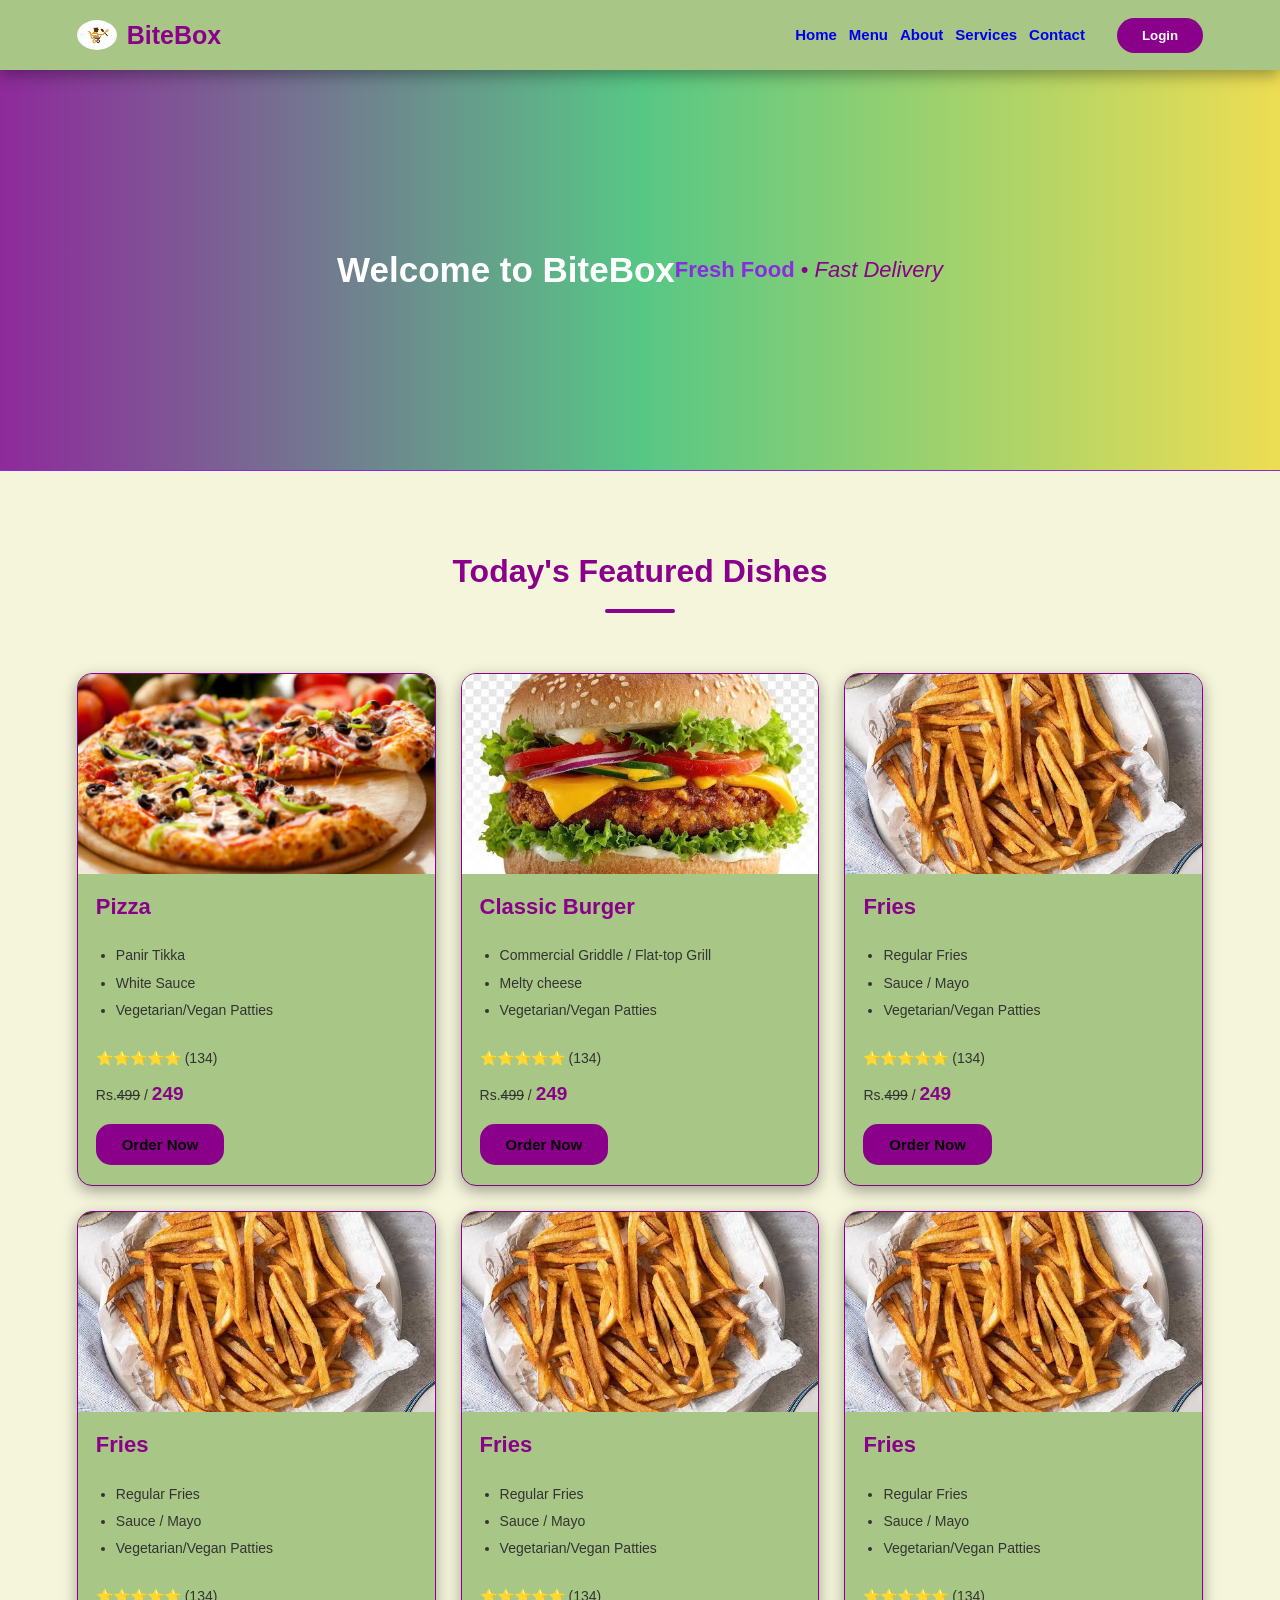
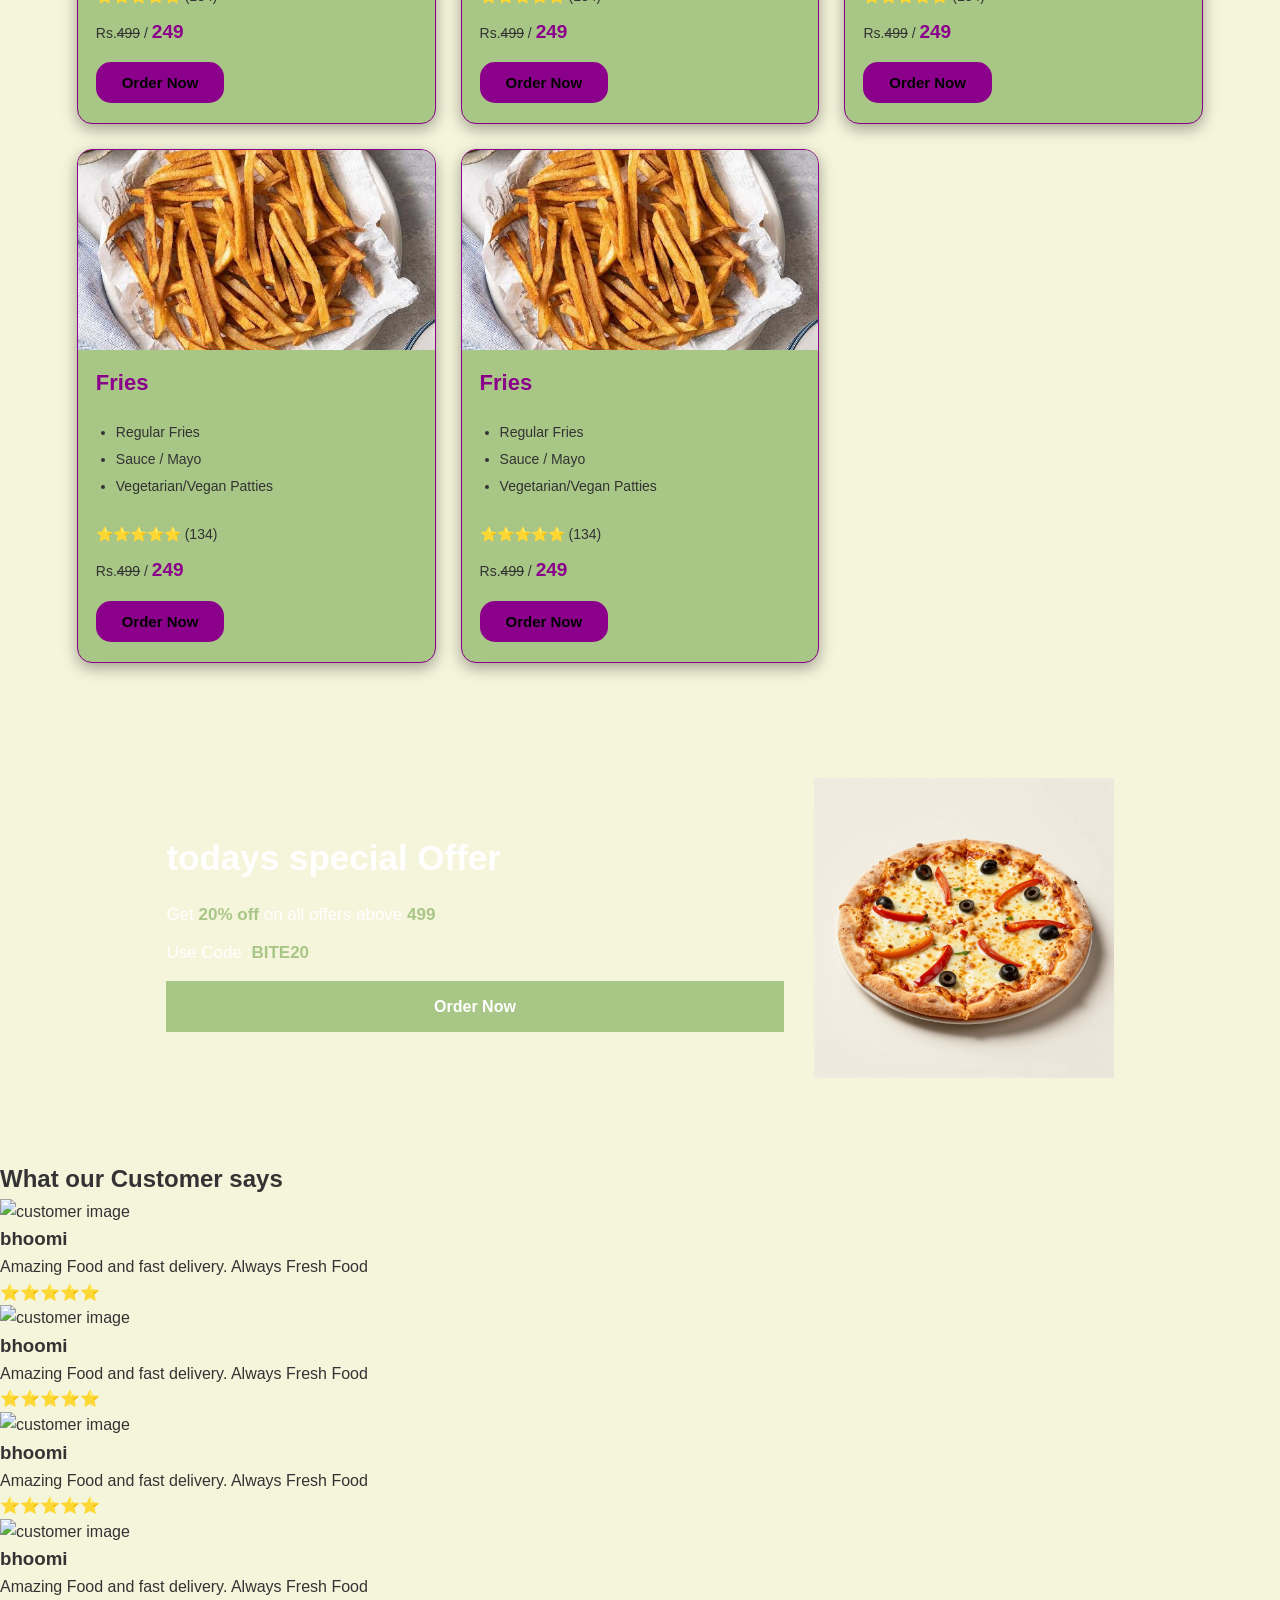
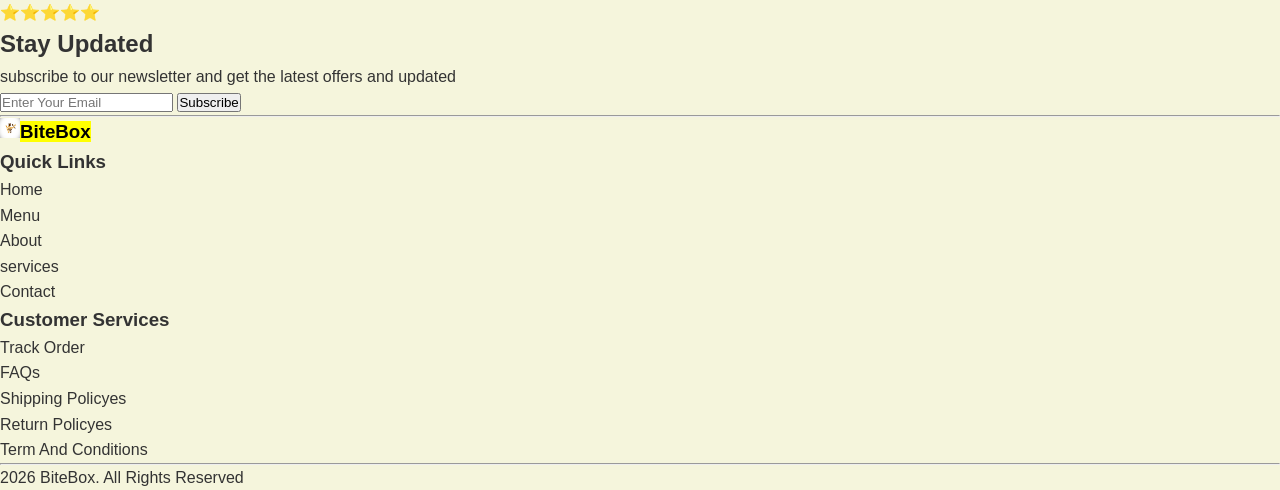
==== commit d383627c: "welcome, featured dishes , offer" ====
--- a/index.html
+++ b/index.html
@@ -43,8 +43,8 @@
         <section class="Welcome-Section">
             <!-- Welcome Section -->
 
-            <h2>Welcome to BiteBox</h2>
-            <p>
+            <h2 class="heading">Welcome to BiteBox</h2>
+            <p class="para">
                 <strong>Fresh Food</strong>
                 •
                 <em>Fast Delivery</em>
@@ -57,8 +57,8 @@
 
         <hr>
 
-        <section>
-            <h2>Today's Featured Dishes</h2>
+        <section  class="featured-section">
+            <h2 class="section-title">Today's Featured Dishes</h2>
             <div class="card">
                 <img src="./assets/images/pizzaindex.jpg" alt="Pizza" height="300" width="300" class="img">
                 <h2>Pizza</h2>
@@ -196,16 +196,16 @@
         <!--  -->
 
         <!--Todays Special Offers -->
-        <section>
+        <section class="offer-section">
             <!-- offer content -->
-            <div>
+            <div class="offer-content">
                 <h2>todays special Offer</h2>
-                <p>Get <Strong>20% off</Strong>on all offers above <strong>499</strong></p>
+                <p>Get <Strong>20% off</Strong> on all offers above <strong>499</strong></p>
                 <p>Use Code :<strong>BITE20</strong></p>
                 <a href="./Menu.html">Order Now</a>
             </div>
             <!-- offer image -->
-            <div>
+            <div offer-image>
                 <img src="./assets/images/pizza.png" alt="pizza ofer " height="300" width="300">
 
             </div>
--- a/css/root.css
+++ b/css/root.css
@@ -195,4 +195,187 @@
 }
 .btn:hover{
     background-color: rgb(136, 63, 173);
+}
+
+/* welcome section */
+
+.Welcome-Section{
+    min-height: 400px;
+    /* background-color: #A8C686;
+background: linear-gradient(90deg, rgba(142, 42, 155, 1) 0%, rgba(87, 199, 133, 1) 50%, rgba(237, 221, 83, 1) 100%););
+ display: flex; */
+ background:linear-gradient(90deg, rgba(142, 42, 155, 1) 0%, rgba(87, 199, 133, 1) 50%, rgba(237, 221, 83, 1) ), url(../assets/images/istockphoto-2170379103-612x612.jpg);
+ display: flex;
+    justify-content: center;
+    align-items: center;
+    text-align: center;
+    padding: 50px 20px;
+    color: white;
+
+}
+
+.heading{
+    font-size:35px;
+    font-weight: 800;
+}
+
+.para{
+    font-size: 22px;
+    color: darkmagenta;
+}
+
+.para strong{
+    color:blueviolet;
+}
+
+/* comman section styling  */
+
+main>hr{
+    border: none;
+    border-top: 1px solid blueviolet;
+}
+
+.section-title{
+    text-align: center;
+    font-size: 32px;
+    color:darkmagenta;
+    margin: 35px 0px;
+    font-weight: 800;
+    position: relative;
+}
+
+.section-title::after{
+    content: "";
+    display: block;
+    width: 70px;
+    height: 4px;
+    background-color: darkmagenta;
+    margin: 12px auto 0;
+    border-radius: 5px;
+
+
+}
+
+/* featured dishes */
+.featured-section{
+    padding: 40px 6%;
+    display: grid;
+    grid-template-columns: 1fr 1fr  1fr;
+    gap: 25px;
+    max-width: 1500px;
+    margin: auto;
+
+
+}
+.featured-section .section-title {
+    grid-column: 1/-1;
+}
+
+.card{
+    background-color: #A8C686;
+    border-radius: 15px;
+    overflow: hidden;
+    padding-bottom: 20px;
+     box-shadow: rgba(0, 0, 0, 0.35) 0px 5px 15px;
+    transition: 0.3s;
+    border: 1px solid darkmagenta;
+}
+
+.card img{
+    width: 100%;
+    height: 200px;
+    object-fit:cover ;
+    display: block;
+}
+
+.card h2{
+    font-size: 22px;
+    color: darkmagenta;
+    padding: 15px 18px 5px;
+}
+
+.card p{
+    padding: 5px 18px;
+    font-size: 14px;
+
+}
+
+.card p span{
+    color: black;
+
+}
+.card ul{
+    font-size: 14px;
+    padding: 5px 18px 5px 38px
+}
+
+.card ul li{
+    margin-bottom: 5px;
+}
+.card p del{
+    columns: #999;
+}
+
+.card p strong {
+    color: darkmagenta;
+    font-size: 19px;
+}
+
+.card .button{
+    margin: 10px 18px 0;
+    width: 36%;
+    background-color:darkmagenta;
+    border: none;
+    padding: 12px;
+    border-radius: 15px;
+    font-size: 15px;
+    font-weight: 700;
+}
+
+.offer-section{
+    background:linear-gradient(120deg, darkmagenta);    
+    margin: 30px 6%;
+    padding: 45px 7%;
+    border-radius: 20px;
+    display: flex;
+    align-items: center;
+    justify-content: space-between;
+    gap: 30px;
+    overflow: hidden;
+    color: white;
+}
+
+.offer-content{
+      flex:1;
+
+}
+.offer-content h2{
+    font-size: 35px;
+    margin-bottom: 15px;
+
+}
+.offer-content p{
+    font-size: 17px;
+    margin-bottom: 10px;
+}
+.offer-content p strong{
+    color:#A8C686;
+    font-weight: 800;
+}
+
+.offer-content a{
+    display: block;
+    margin-top: 15px;
+    background-color:#A8C686;
+    color: white;
+    padding: 13px 30px;
+    font-weight: 700;
+    text-align: center;
+    
+}
+.offer-image{
+    width: 100%;
+    max-width: 300px;
+    height: 250px;
+    object-fit: contain;
 }
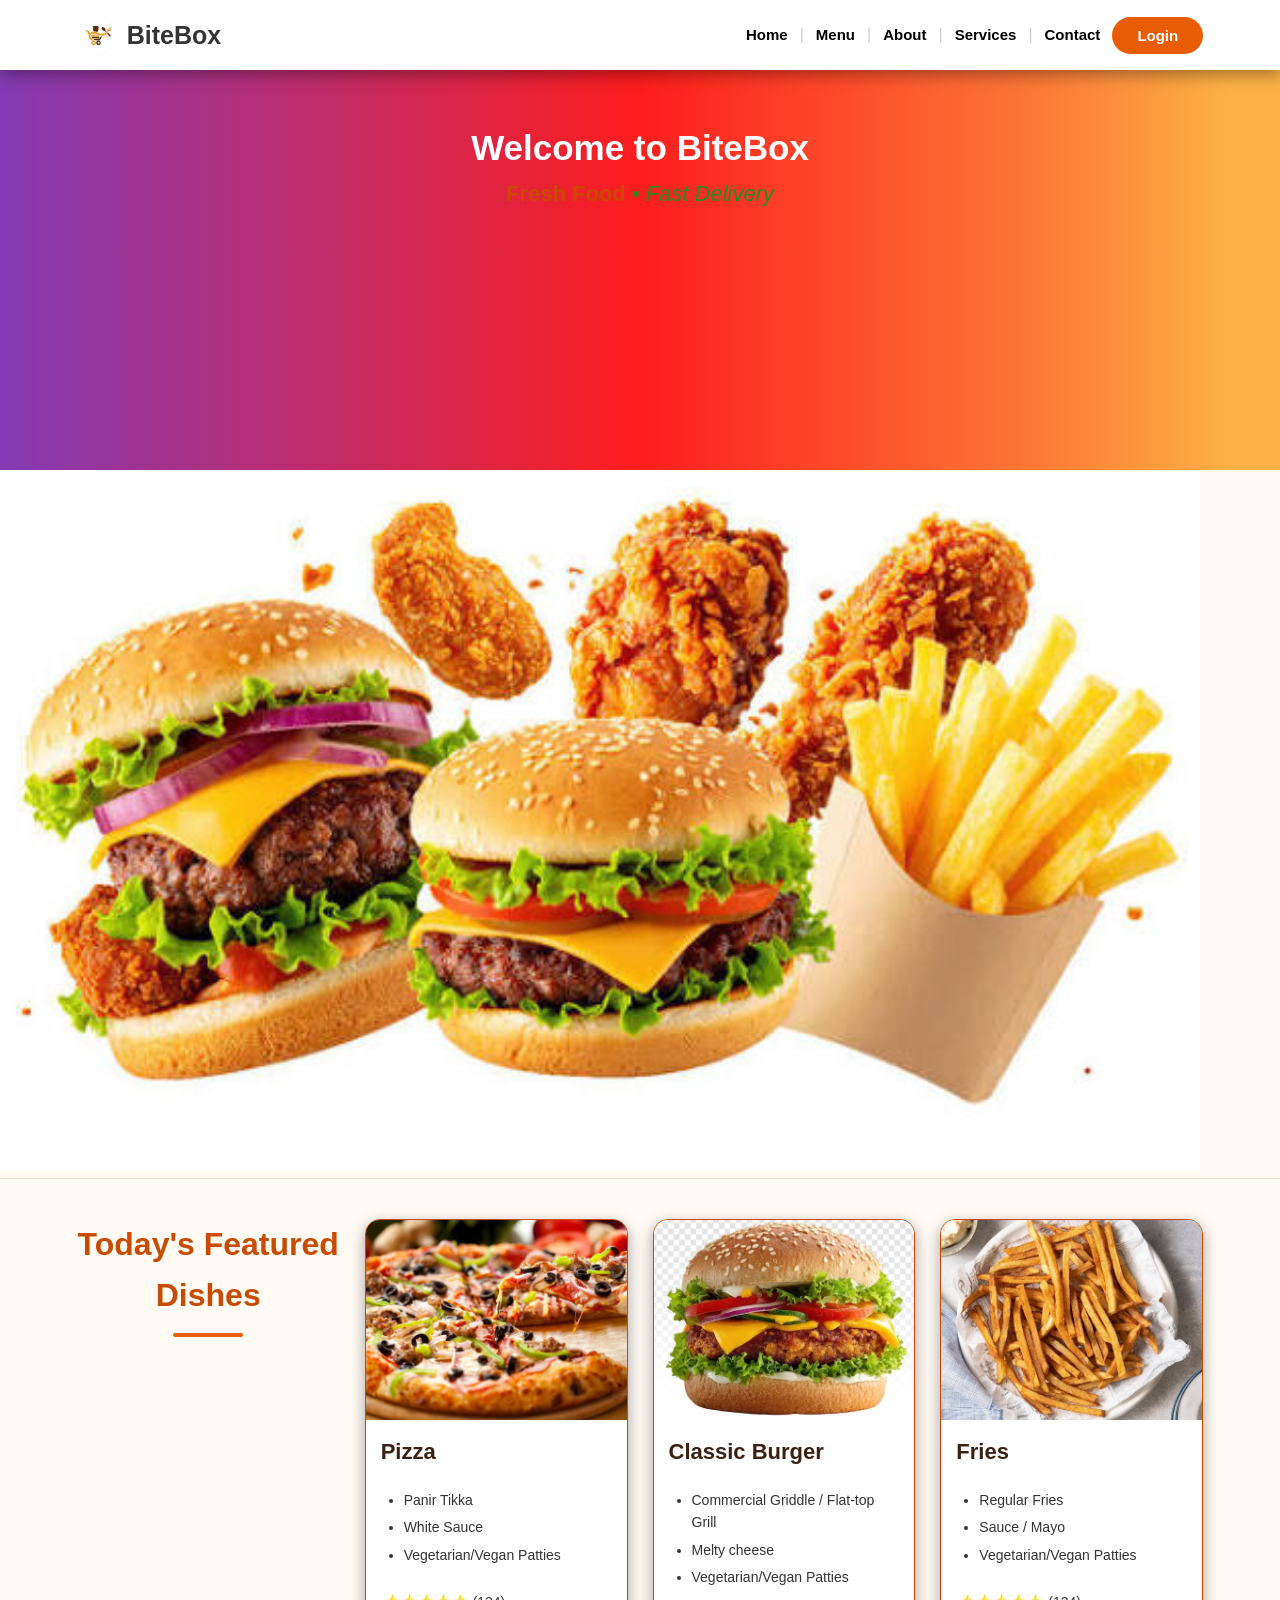
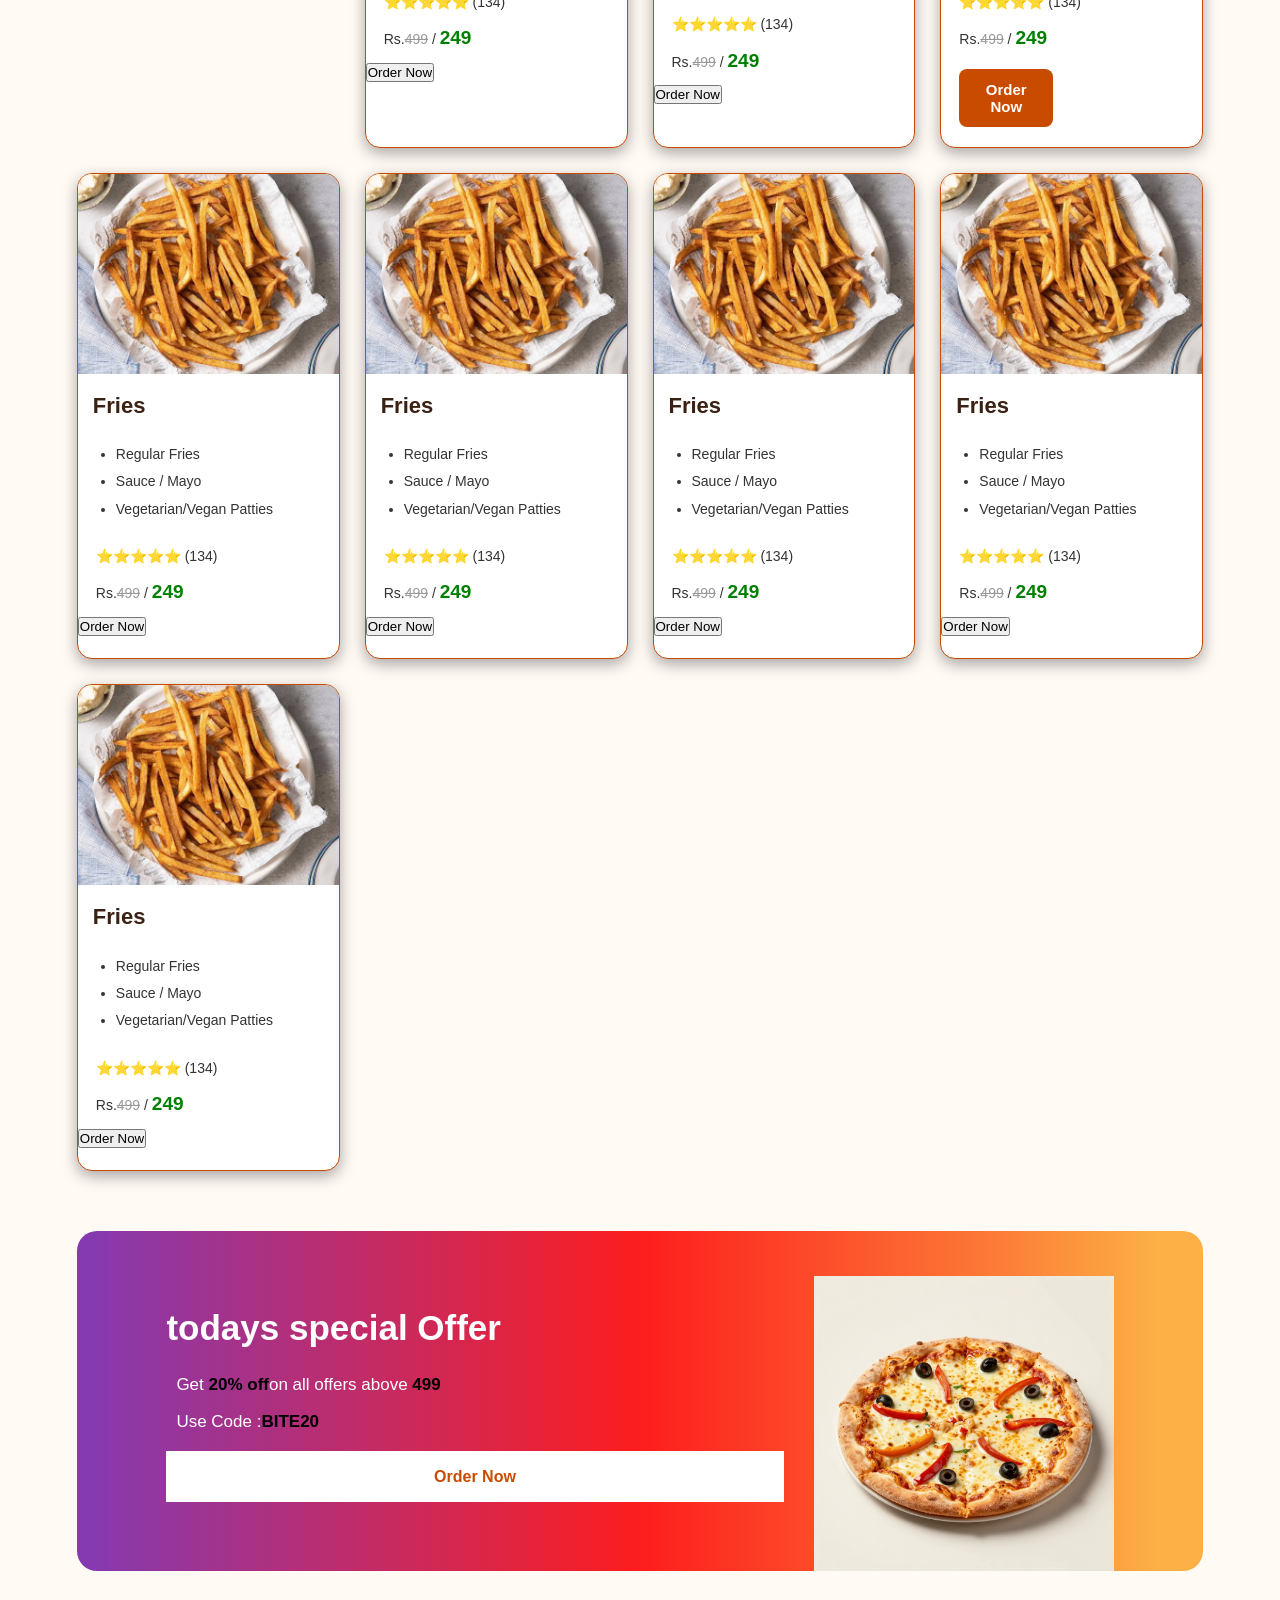
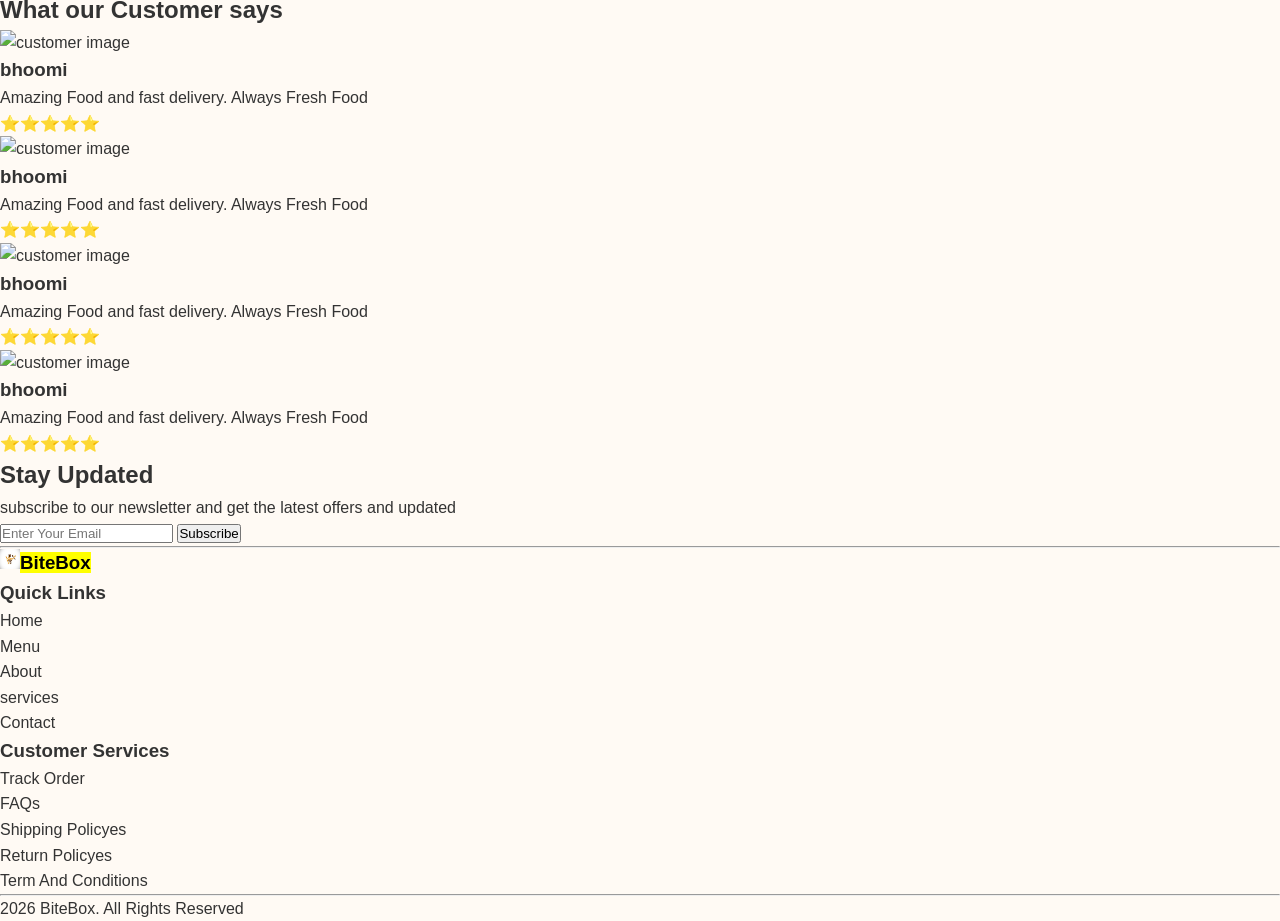
==== commit ffb2e32e: "welcome,featured,dishes,offers" ====
--- a/index.html
+++ b/index.html
@@ -5,8 +5,7 @@
     <meta charset="UTF-8">
     <meta name="viewport" content="width=device-width, initial-scale=1.0">
     <title>BiteBox</title>
-    <link rel="stylesheet" href="./css/root.css">
-   
+    <link rel="stylesheet" href="./style/style.css">
 </head>
 
 <body>
@@ -16,31 +15,31 @@
 
     <nav class="navbar-container">
         <div class="navbar">
-            <h1 class="logo"><img src="./assets/images/logo.jpg" height="30" width="40"><span>BiteBox</span></h1>
-           
-            <div class="navlinks">
-            <a class="navlink" href="index.html">Home</a>
-            
-            <a class="navlink" href="Menu.html">Menu</a>
-            
-            <a class="navlink" href="About.html">About</a>
-        
-            
-            <a  class="navlink" href="Services.html"> Services</a>
-            
-            <a class="navlink" href="Contact.html">Contact</a>
-
-
-            <a  href="./Login.html" class="login-link"><button  class="btn">Login</button></a>
-
-            </div>
+            <h1 class="logo"><img src="./assets/images/logo.jpg" height="40" width="40"><span>BiteBox</span></h1>
+            <div class="navbar-links">
+                <a Class="navlinks" href="index.html">Home</a>
+                |
+                <a Class="navlinks" href="Menu.html">Menu</a>
+                |
+                <a Class="navlinks" href="About.html">About</a>
+                |
+                <a Class="navlinks" href="Services.html"> Services</a>
+                |
+                <a Class="navlinks" href="Contact.html">Contact</a>
+
+
+                <a Class="navlinks" href="./Login.html"><button class="login-btn">Login</button></a>
+
+
+            </div>
+
 
         </div>
     </nav>
 
 
     <main>
-        <section class="Welcome-Section">
+        <section class="welcome-section">
             <!-- Welcome Section -->
 
             <h2 class="heading">Welcome to BiteBox</h2>
@@ -51,30 +50,33 @@
             </p>
         </section>
 
-      
+        <div>
+            <img src="./assets/images/banner.jpg" alt="banner" height="700" width="1200">
+        </div>
+
 
         <!--Todays Featured Dishes -->
 
         <hr>
 
-        <section  class="featured-section">
+        <section class="featured-section">
             <h2 class="section-title">Today's Featured Dishes</h2>
             <div class="card">
-                <img src="./assets/images/pizzaindex.jpg" alt="Pizza" height="300" width="300" class="img">
+                <img src="./assets/images/pizzaindex.jpg" alt="Pizza" height="300" width="300">
                 <h2>Pizza</h2>
-                <p class="dis">
+                <p>
                 <ul>
                     <li> Panir Tikka</li>
                     <li>White Sauce</li>
                     <li>Vegetarian/Vegan Patties</li>
                 </ul>
                 </p>
-                <p class="dis"><span>⭐⭐⭐⭐⭐</span> (134)</p>
-                <p class="price">Rs.<del>499</del> / <strong>249</strong></p>
-                <button class="button">Order Now</button>
-            </div>
-            <div class="card">
-                <img src="./assets/images/burgerindex.jpg" alt="Pizza" height="300" width="300" class="img">
+                <p><span>⭐⭐⭐⭐⭐</span> (134)</p>
+                <p>Rs.<del>499</del> / <strong>249</strong></p>
+                <button>Order Now</button>
+            </div>
+            <div class="card">
+                <img src="./assets/images/burgerindex.jpg" alt="Pizza" height="300" width="300">
                 <h2>Classic Burger</h2>
                 <p>
                 <ul>
@@ -85,108 +87,108 @@
                 </ul>
                 </p>
                 <p><span>⭐⭐⭐⭐⭐</span> (134)</p>
-                <p class="price">Rs.<del>499</del> / <strong>249</strong></p>
-                <button class="button">Order Now</button>
-            </div>
-            <div class="card">
-                <img src="./assets/images/friesindex.jpg" alt="Pizza" height="300" width="300" class="img">
-                <h2>Fries</h2>
-                <p>
-                <ul>
-                    <li>Regular Fries</li>
-                    <li>Sauce / Mayo</li>
-                    <li>Vegetarian/Vegan Patties</li>
-
-                </ul>
-                </p>
-                <p><span>⭐⭐⭐⭐⭐</span> (134)</p>
-                <p class="price">Rs.<del>499</del> / <strong>249</strong></p>
-                <button class="button">Order Now</button>
-            </div>
-
-
-            <div class="card">
-                <img src="./assets/images/friesindex.jpg" alt="Pizza" height="300" width="300"class="img">
-                <h2>Fries</h2>
-                <p>
-                <ul>
-                    <li>Regular Fries</li>
-                    <li>Sauce / Mayo</li>
-                    <li>Vegetarian/Vegan Patties</li>
-
-                </ul>
-                </p>
-                <p><span>⭐⭐⭐⭐⭐</span> (134)</p>
-                <p class="price">Rs.<del>499</del> / <strong>249</strong></p>
-                <button class="button">Order Now</button>
-            </div>
-
-
-            <div class="card">
-                <img src="./assets/images/friesindex.jpg" alt="Pizza" height="300" width="300" class="img">
-                <h2>Fries</h2>
-                <p>
-                <ul>
-                    <li>Regular Fries</li>
-                    <li>Sauce / Mayo</li>
-                    <li>Vegetarian/Vegan Patties</li>
-
-                </ul>
-                </p>
-                <p><span>⭐⭐⭐⭐⭐</span> (134)</p>
-                <p class="price">Rs.<del>499</del> / <strong>249</strong></p>
-                <button class="button">Order Now</button>
-            </div>
-
-
-            <div class="card">
-                <img src="./assets/images/friesindex.jpg" alt="Pizza" height="300" width="300" class="img">
-                <h2>Fries</h2>
-                <p>
-                <ul>
-                    <li>Regular Fries</li>
-                    <li>Sauce / Mayo</li>
-                    <li>Vegetarian/Vegan Patties</li>
-
-                </ul>
-                </p>
-                <p><span>⭐⭐⭐⭐⭐</span> (134)</p>
-                <p class="price">Rs.<del>499</del> / <strong>249</strong></p>
-                <button class="button">Order Now</button>
-            </div>
-
-
-            <div class="card">
-                <img src="./assets/images/friesindex.jpg" alt="Pizza" height="300" width="300" class="img">
-                <h2>Fries</h2>
-                <p>
-                <ul>
-                    <li>Regular Fries</li>
-                    <li>Sauce / Mayo</li>
-                    <li>Vegetarian/Vegan Patties</li>
-
-                </ul>
-                </p>
-                <p><span>⭐⭐⭐⭐⭐</span> (134)</p>
-                <p class="price">Rs.<del>499</del> / <strong>249</strong></p>
-                <button class="button">Order Now</button>
-            </div>
-
-
-            <div class="card">
-                <img src="./assets/images/friesindex.jpg" alt="Pizza" height="300" width="300" class="img">
-                <h2>Fries</h2>
-                <p>
-                <ul>
-                    <li>Regular Fries</li>
-                    <li>Sauce / Mayo</li>
-                    <li>Vegetarian/Vegan Patties</li>
-
-                </ul>
-                </p>
-                <p><span>⭐⭐⭐⭐⭐</span> (134)</p>
-                <p class="price">Rs.<del>499</del> / <strong>249</strong></p>
-                <button class="button">Order Now</button>
+                <p>Rs.<del>499</del> / <strong>249</strong></p>
+                <button>Order Now</button>
+            </div>
+            <div class="card">
+                <img src="./assets/images/friesindex.jpg" alt="Pizza" height="300" width="300">
+                <h2>Fries</h2>
+                <p>
+                <ul>
+                    <li>Regular Fries</li>
+                    <li>Sauce / Mayo</li>
+                    <li>Vegetarian/Vegan Patties</li>
+
+                </ul>
+                </p>
+                <p><span>⭐⭐⭐⭐⭐</span> (134)</p>
+                <p>Rs.<del>499</del> / <strong>249</strong></p>
+                <button class="card-button">Order Now</button>
+            </div>
+
+
+            <div class="card">
+                <img src="./assets/images/friesindex.jpg" alt="Pizza" height="300" width="300">
+                <h2>Fries</h2>
+                <p>
+                <ul>
+                    <li>Regular Fries</li>
+                    <li>Sauce / Mayo</li>
+                    <li>Vegetarian/Vegan Patties</li>
+
+                </ul>
+                </p>
+                <p><span>⭐⭐⭐⭐⭐</span> (134)</p>
+                <p>Rs.<del>499</del> / <strong>249</strong></p>
+                <button>Order Now</button>
+            </div>
+
+
+            <div class="card">
+                <img src="./assets/images/friesindex.jpg" alt="Pizza" height="300" width="300">
+                <h2>Fries</h2>
+                <p>
+                <ul>
+                    <li>Regular Fries</li>
+                    <li>Sauce / Mayo</li>
+                    <li>Vegetarian/Vegan Patties</li>
+
+                </ul>
+                </p>
+                <p><span>⭐⭐⭐⭐⭐</span> (134)</p>
+                <p>Rs.<del>499</del> / <strong>249</strong></p>
+                <button>Order Now</button>
+            </div>
+
+
+            <div class="card">
+                <img src="./assets/images/friesindex.jpg" alt="Pizza" height="300" width="300">
+                <h2>Fries</h2>
+                <p>
+                <ul>
+                    <li>Regular Fries</li>
+                    <li>Sauce / Mayo</li>
+                    <li>Vegetarian/Vegan Patties</li>
+
+                </ul>
+                </p>
+                <p><span>⭐⭐⭐⭐⭐</span> (134)</p>
+                <p>Rs.<del>499</del> / <strong>249</strong></p>
+                <button>Order Now</button>
+            </div>
+
+
+            <div class="card">
+                <img src="./assets/images/friesindex.jpg" alt="Pizza" height="300" width="300">
+                <h2>Fries</h2>
+                <p>
+                <ul>
+                    <li>Regular Fries</li>
+                    <li>Sauce / Mayo</li>
+                    <li>Vegetarian/Vegan Patties</li>
+
+                </ul>
+                </p>
+                <p><span>⭐⭐⭐⭐⭐</span> (134)</p>
+                <p>Rs.<del>499</del> / <strong>249</strong></p>
+                <button>Order Now</button>
+            </div>
+
+
+            <div class="card">
+                <img src="./assets/images/friesindex.jpg" alt="Pizza" height="300" width="300">
+                <h2>Fries</h2>
+                <p>
+                <ul>
+                    <li>Regular Fries</li>
+                    <li>Sauce / Mayo</li>
+                    <li>Vegetarian/Vegan Patties</li>
+
+                </ul>
+                </p>
+                <p><span>⭐⭐⭐⭐⭐</span> (134)</p>
+                <p>Rs.<del>499</del> / <strong>249</strong></p>
+                <button>Order Now</button>
             </div>
 
 
@@ -200,12 +202,12 @@
             <!-- offer content -->
             <div class="offer-content">
                 <h2>todays special Offer</h2>
-                <p>Get <Strong>20% off</Strong> on all offers above <strong>499</strong></p>
+                <p>Get <Strong>20% off</Strong>on all offers above <strong>499</strong></p>
                 <p>Use Code :<strong>BITE20</strong></p>
                 <a href="./Menu.html">Order Now</a>
             </div>
             <!-- offer image -->
-            <div offer-image>
+            <div class="offer-image">
                 <img src="./assets/images/pizza.png" alt="pizza ofer " height="300" width="300">
 
             </div>
@@ -303,8 +305,8 @@
             </ul>
         </div>
         <hr>
-        
-        <p>2026 BiteBox.  All Rights Reserved</p>
+
+        <p>2026 BiteBox. All Rights Reserved</p>
     </footer>
 
 
--- a/style/style.css
+++ b/style/style.css
@@ -0,0 +1,351 @@
+/*.navlinks{
+    background-color: white;
+    font-family: 'Gill Sans', 'Gill Sans MT', Calibri, 'Trebuchet MS', sans-serif;
+}
+*{
+
+}
+
+.navbar{
+    height: 80px;
+    width: 100%;
+    display: flex;
+    align-items:center;
+    justify-content: space-between;
+    background-color: red;
+    color: white;
+    
+}
+
+.button{
+    height: 40px;
+    width: 50;
+    background-color: white;
+    color: black;
+
+}
+.welcome-section{
+    width: 100%;
+    height: 100vh;
+    display: flex;
+    align-items: center;
+}
+
+main{
+    width: 100%;
+    padding: 50px 8%;
+    background-color: #ffffff;
+}
+main section>h2{
+    text-align: center;
+    font-size: 32px;
+    color: #222;
+    margin: 30px 0px;
+    font-family: Arial, Helvetica, sans-serif;
+}
+.card{
+    background-color: beige;
+    border-radius: 10px;
+    box-shadow: rgba(0, 0, 0, 0.35) 0px 5px 15px;
+    width: 30%;
+}
+
+.card >img{
+    width: 100%;
+    height: 220px;
+    object-fit: cover;
+
+}
+.card > h2{
+    font-size: 23px ;
+    font-family: Arial, Helvetica, sans-serif;
+    margin: 18px 20px ;
+}*/
+
+
+
+* {
+    margin: 0;
+    padding: 0;
+    box-sizing: border-box;
+}
+
+html {
+    scroll-behavior: smooth;
+}
+
+body {
+    font-family: Arial, Helvetica, sans-serif;
+    background-color: #fffaf4;
+    color: #333;
+    line-height: 1.6;
+}
+
+button,
+input {
+    font-family: inherit;
+}
+
+button {
+    cursor: pointer;
+}
+
+a {
+    text-decoration: none;
+}
+
+/*navbar*/
+
+
+.navbar-container {
+    background-color: #ffffff;
+    padding: 15px 6%;
+    box-shadow: rgba(0, 0, 0, 0.35) 0px 5px 15px;
+    position: sticky;
+    top: 0;
+    z-index: 1000;
+
+}
+
+.navbar {
+    max-width: 1400px;
+    margin: auto;
+    display: flex;
+    justify-content: space-between;
+    align-items: center;
+    gap: 20px;
+}
+
+.logo {
+    display: flex;
+    align-items: center;
+    gap: 10px;
+    font-size: 25px;
+    font-weight: 800;
+}
+
+.logo img {
+    border-radius: 50%;
+    object-fit: cover;
+}
+
+.navbar-links {
+    display: flex;
+    align-items: center;
+    gap: 12px;
+    color: #ccc;
+}
+
+.navlinks {
+    color: black;
+    font-size: 15px;
+    font-weight: 600;
+    transition: 0.3s;
+}
+
+.links:hover {
+    text-decoration: underline;
+    color: cadetblue;
+}
+
+.login-btn {
+
+    background-color: #e85d04;
+    color: white;
+    border: none;
+    padding: 10px 25px;
+    border-radius: 25px;
+    font-size: 15px;
+    font-weight: 600;
+    transition: 0.3s;
+
+}
+
+.login-btn:hover {
+    background-color: #c94b00;
+}
+
+/*Welcome section*/
+
+.welcome-section {
+    min-height: 400px;
+    background: #e85d04;
+    background: linear-gradient(90deg, rgba(131, 58, 180, 1) 0%, rgba(253, 29, 29, 1) 50%, rgba(252, 121, 54, 1) 81%, rgba(252, 176, 69, 1) 96%),url(images.jpg);
+    background-size: cover;
+    background-position: center;
+    display: flex;
+    flex-direction: column;
+    align-items: center;
+    text-align: center;
+    padding: 50px 20px;
+    color: white;
+}
+.heading{
+    font-size: 35px;
+    font-weight: 800;
+}
+
+
+
+.para{
+    font-size: 22px;
+    color: forestgreen;
+}
+
+.para strong{
+    color: #c94b00;
+}
+
+
+/*Common section heading*/
+
+main>hr{
+    border: none;
+    border-top: 1px solid #f0dfce;
+}
+.section-title{
+    text-align: center;
+    font-size: 32px;
+    color: #c94b00;
+    margin-bottom: 35px;
+    position: relative;
+}
+
+.section-title:after{
+    content: "";
+    display: block;
+    width: 70px;
+    height: 4px;
+    background-color: #e85d04;
+    margin: 12px auto 0;
+    border-radius: 5px;
+}
+
+.featured-section{
+    padding: 40px 6%;
+   /* background-color: rgb(253, 146, 146);*/
+    display: grid;
+    grid-template-columns: 1fr 1fr 1fr 1fr;
+    gap: 25px;
+    max-width: 1500px;
+    margin: auto;
+
+}
+
+.featured-section.section-title{
+    grid-column: 1 /-1;
+}
+
+.card{
+    background-color: white;
+    border-radius: 15px;
+    overflow: hidden;
+    padding-bottom: 20px;
+    box-shadow: rgba(0, 0, 0, 0.35) 0px 5px 15px;
+    transition: 0.3s;
+    border: 1px solid #c94b00;
+}
+.card img{
+    width: 100%;
+    height: 200px;
+    object-fit: cover;
+    display: block;
+}
+
+.card h2{
+
+    font-size: 22px;
+    color: #3b2113;
+    padding: 14px 15px 5px;
+
+}
+.card p{
+    padding: 5px 18px;
+    font-size: 14px;
+}
+
+.card p span{
+    color: #ff9f1c;
+}
+
+.card ul{
+    padding: 5px 18px 5px 38px;
+    font-size: 14px;
+}
+
+.card ul li{
+
+    margin-bottom: 5px;
+
+}
+.card p del{
+    color: #999;
+}
+
+.card p strong{
+    color: green;
+    font-size: 19px;
+}
+.card-button{
+    margin: 10px 18px 0;
+    width: 36%;
+    background-color: #c94b00;
+    color: white;
+    border: none;
+    padding: 12px;
+    border-radius: 8px;
+    font-size: 15px;
+    font-weight: 700;
+}
+
+.offer-section{
+   
+background: linear-gradient(90deg, rgba(131, 58, 180, 1) 0%, rgba(253, 29, 29, 1) 50%, rgba(252, 121, 54, 1) 81%, rgba(252, 176, 69, 1) 96%, rgba(252, 176, 69, 1) 99%);
+margin: 20px 6%;
+border-radius: 20px ;
+padding:45px 7%;
+display: flex;
+align-items: center;
+overflow: hidden;
+justify-content: space-between;
+gap: 30px;
+color: white;
+
+}
+
+.offer-content{
+    flex: 1;
+
+}
+
+.offer-content h2{
+    font-size: 35px;
+    margin-bottom: 15px;
+}
+.offer-content p{
+    font-size: 17px ;
+    margin: 10px;
+}
+
+.offer-content p strong{
+    color: black;
+    font-weight: 800;
+}
+
+.offer-content a{
+    display: block;
+    margin-top: 15px;
+    background-color: white;
+    color: #c94b00;
+    padding: 13px 30px;
+    font-weight: 700;
+    text-align: center;
+}
+
+.offer-image{
+    width: 100%;
+    max-width: 300px;
+    height: 250px;
+    object-fit: contain;
+
+}
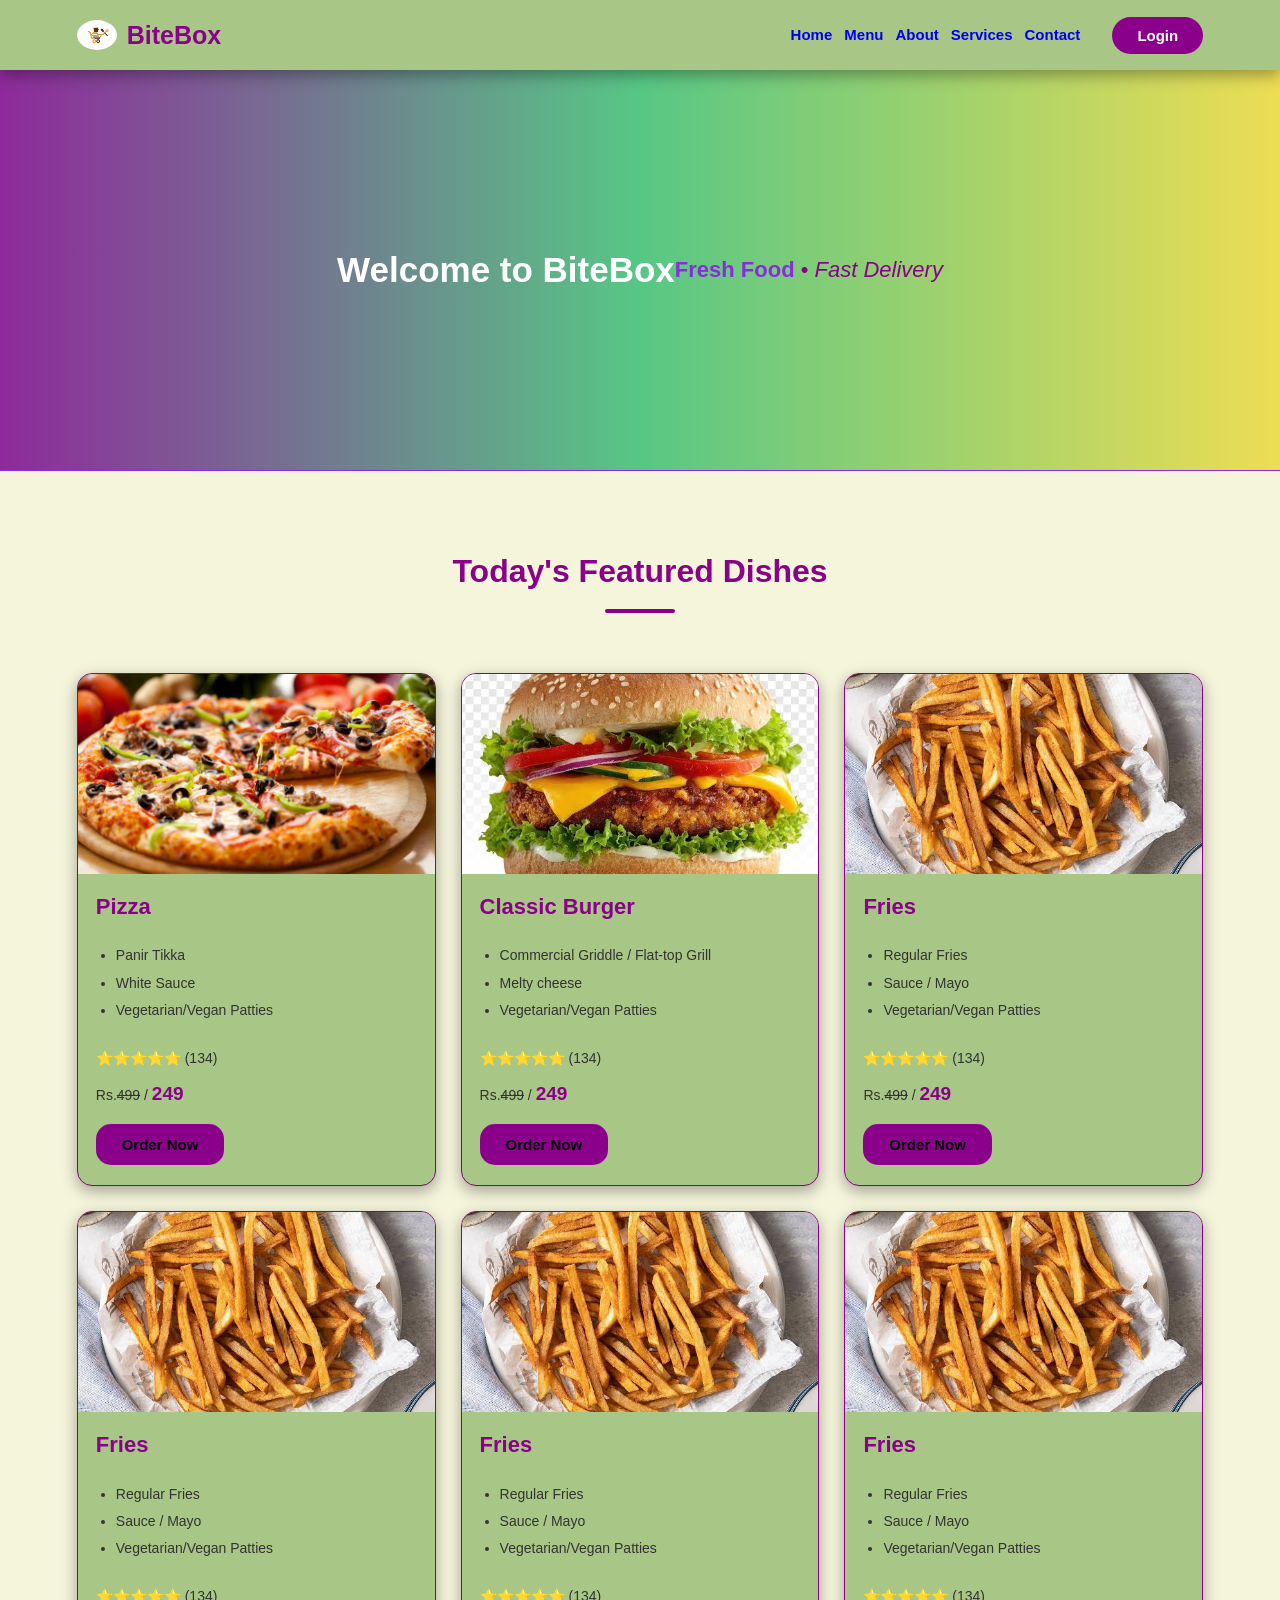
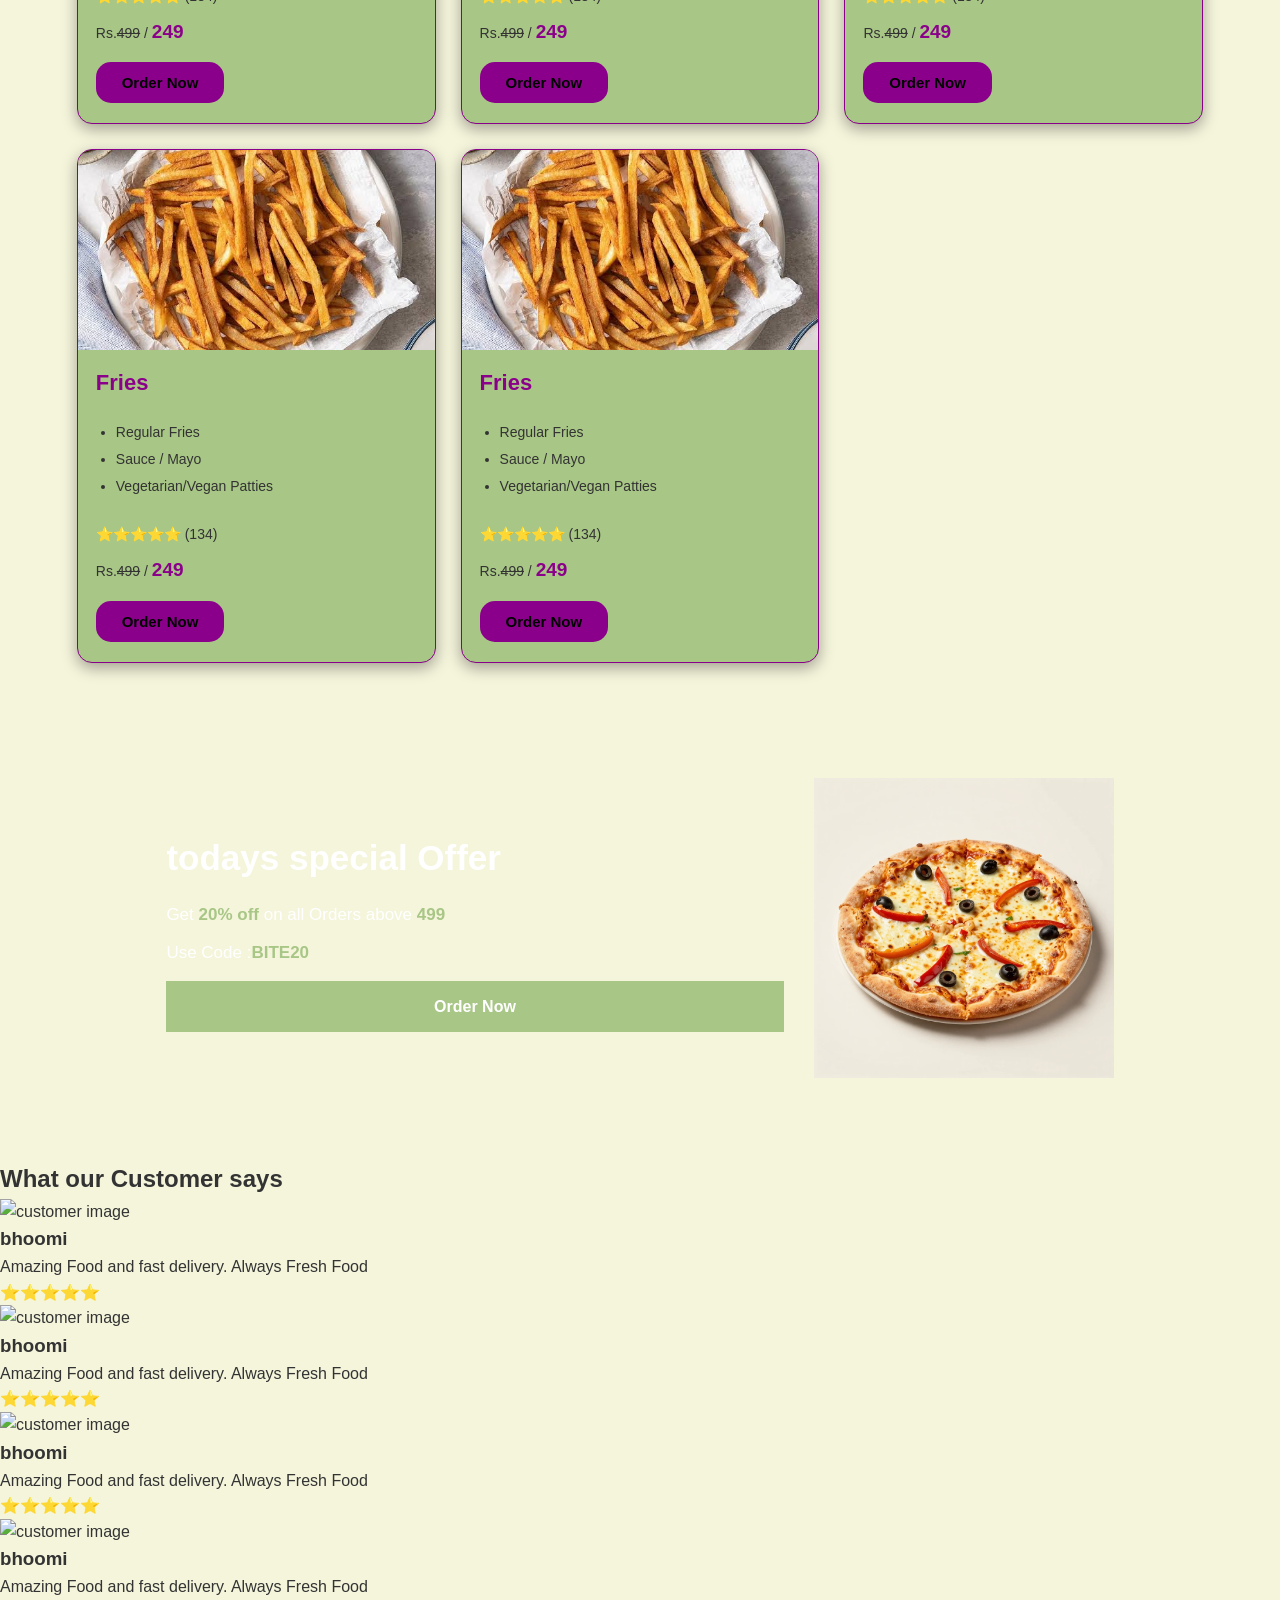
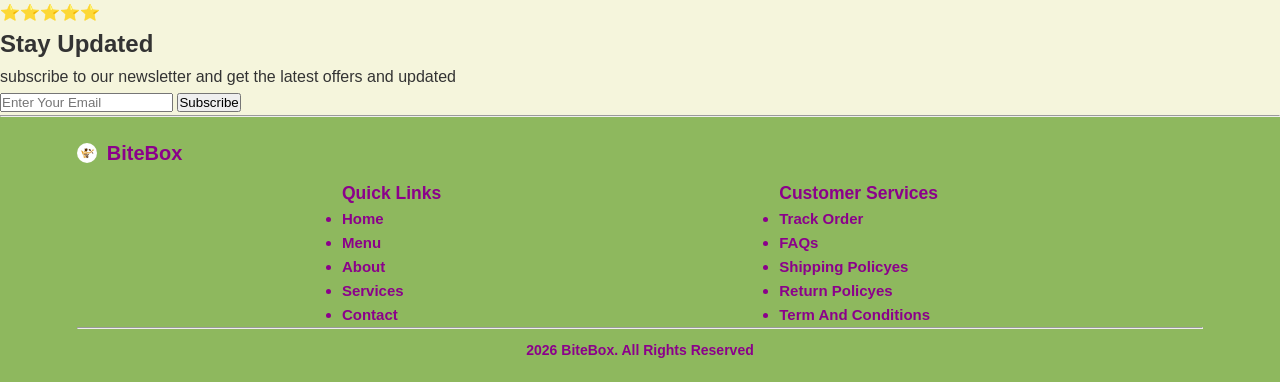
==== commit 02195f88: "added css on footer" ====
--- a/index.html
+++ b/index.html
@@ -5,7 +5,8 @@
     <meta charset="UTF-8">
     <meta name="viewport" content="width=device-width, initial-scale=1.0">
     <title>BiteBox</title>
-    <link rel="stylesheet" href="./style/style.css">
+    <link rel="stylesheet" href="./css/root.css">
+   
 </head>
 
 <body>
@@ -15,31 +16,31 @@
 
     <nav class="navbar-container">
         <div class="navbar">
-            <h1 class="logo"><img src="./assets/images/logo.jpg" height="40" width="40"><span>BiteBox</span></h1>
-            <div class="navbar-links">
-                <a Class="navlinks" href="index.html">Home</a>
-                |
-                <a Class="navlinks" href="Menu.html">Menu</a>
-                |
-                <a Class="navlinks" href="About.html">About</a>
-                |
-                <a Class="navlinks" href="Services.html"> Services</a>
-                |
-                <a Class="navlinks" href="Contact.html">Contact</a>
-
-
-                <a Class="navlinks" href="./Login.html"><button class="login-btn">Login</button></a>
-
-
-            </div>
-
+            <h1 class="logo"><img src="./assets/images/logo.jpg" height="30" width="40"><span>BiteBox</span></h1>
+           
+            <div class="navlinks">
+            <a class="navlink" href="index.html">Home</a>
+            
+            <a class="navlink" href="Menu.html">Menu</a>
+            
+            <a class="navlink" href="About.html">About</a>
+        
+            
+            <a  class="navlink" href="Services.html"> Services</a>
+            
+            <a class="navlink" href="Contact.html">Contact</a>
+
+
+            <a  href="./Login.html" class="login-link"><button  class="btn">Login</button></a>
+
+            </div>
 
         </div>
     </nav>
 
 
     <main>
-        <section class="welcome-section">
+        <section class="Welcome-Section">
             <!-- Welcome Section -->
 
             <h2 class="heading">Welcome to BiteBox</h2>
@@ -50,33 +51,30 @@
             </p>
         </section>
 
-        <div>
-            <img src="./assets/images/banner.jpg" alt="banner" height="700" width="1200">
-        </div>
-
+      
 
         <!--Todays Featured Dishes -->
 
         <hr>
 
-        <section class="featured-section">
+        <section  class="featured-section">
             <h2 class="section-title">Today's Featured Dishes</h2>
             <div class="card">
-                <img src="./assets/images/pizzaindex.jpg" alt="Pizza" height="300" width="300">
+                <img src="./assets/images/pizzaindex.jpg" alt="Pizza" height="300" width="300" class="img">
                 <h2>Pizza</h2>
-                <p>
+                <p class="dis">
                 <ul>
                     <li> Panir Tikka</li>
                     <li>White Sauce</li>
                     <li>Vegetarian/Vegan Patties</li>
                 </ul>
                 </p>
-                <p><span>⭐⭐⭐⭐⭐</span> (134)</p>
-                <p>Rs.<del>499</del> / <strong>249</strong></p>
-                <button>Order Now</button>
-            </div>
-            <div class="card">
-                <img src="./assets/images/burgerindex.jpg" alt="Pizza" height="300" width="300">
+                <p class="dis"><span>⭐⭐⭐⭐⭐</span> (134)</p>
+                <p class="price">Rs.<del>499</del> / <strong>249</strong></p>
+                <button class="button">Order Now</button>
+            </div>
+            <div class="card">
+                <img src="./assets/images/burgerindex.jpg" alt="Pizza" height="300" width="300" class="img">
                 <h2>Classic Burger</h2>
                 <p>
                 <ul>
@@ -87,108 +85,108 @@
                 </ul>
                 </p>
                 <p><span>⭐⭐⭐⭐⭐</span> (134)</p>
-                <p>Rs.<del>499</del> / <strong>249</strong></p>
-                <button>Order Now</button>
-            </div>
-            <div class="card">
-                <img src="./assets/images/friesindex.jpg" alt="Pizza" height="300" width="300">
-                <h2>Fries</h2>
-                <p>
-                <ul>
-                    <li>Regular Fries</li>
-                    <li>Sauce / Mayo</li>
-                    <li>Vegetarian/Vegan Patties</li>
-
-                </ul>
-                </p>
-                <p><span>⭐⭐⭐⭐⭐</span> (134)</p>
-                <p>Rs.<del>499</del> / <strong>249</strong></p>
-                <button class="card-button">Order Now</button>
-            </div>
-
-
-            <div class="card">
-                <img src="./assets/images/friesindex.jpg" alt="Pizza" height="300" width="300">
-                <h2>Fries</h2>
-                <p>
-                <ul>
-                    <li>Regular Fries</li>
-                    <li>Sauce / Mayo</li>
-                    <li>Vegetarian/Vegan Patties</li>
-
-                </ul>
-                </p>
-                <p><span>⭐⭐⭐⭐⭐</span> (134)</p>
-                <p>Rs.<del>499</del> / <strong>249</strong></p>
-                <button>Order Now</button>
-            </div>
-
-
-            <div class="card">
-                <img src="./assets/images/friesindex.jpg" alt="Pizza" height="300" width="300">
-                <h2>Fries</h2>
-                <p>
-                <ul>
-                    <li>Regular Fries</li>
-                    <li>Sauce / Mayo</li>
-                    <li>Vegetarian/Vegan Patties</li>
-
-                </ul>
-                </p>
-                <p><span>⭐⭐⭐⭐⭐</span> (134)</p>
-                <p>Rs.<del>499</del> / <strong>249</strong></p>
-                <button>Order Now</button>
-            </div>
-
-
-            <div class="card">
-                <img src="./assets/images/friesindex.jpg" alt="Pizza" height="300" width="300">
-                <h2>Fries</h2>
-                <p>
-                <ul>
-                    <li>Regular Fries</li>
-                    <li>Sauce / Mayo</li>
-                    <li>Vegetarian/Vegan Patties</li>
-
-                </ul>
-                </p>
-                <p><span>⭐⭐⭐⭐⭐</span> (134)</p>
-                <p>Rs.<del>499</del> / <strong>249</strong></p>
-                <button>Order Now</button>
-            </div>
-
-
-            <div class="card">
-                <img src="./assets/images/friesindex.jpg" alt="Pizza" height="300" width="300">
-                <h2>Fries</h2>
-                <p>
-                <ul>
-                    <li>Regular Fries</li>
-                    <li>Sauce / Mayo</li>
-                    <li>Vegetarian/Vegan Patties</li>
-
-                </ul>
-                </p>
-                <p><span>⭐⭐⭐⭐⭐</span> (134)</p>
-                <p>Rs.<del>499</del> / <strong>249</strong></p>
-                <button>Order Now</button>
-            </div>
-
-
-            <div class="card">
-                <img src="./assets/images/friesindex.jpg" alt="Pizza" height="300" width="300">
-                <h2>Fries</h2>
-                <p>
-                <ul>
-                    <li>Regular Fries</li>
-                    <li>Sauce / Mayo</li>
-                    <li>Vegetarian/Vegan Patties</li>
-
-                </ul>
-                </p>
-                <p><span>⭐⭐⭐⭐⭐</span> (134)</p>
-                <p>Rs.<del>499</del> / <strong>249</strong></p>
-                <button>Order Now</button>
+                <p class="price">Rs.<del>499</del> / <strong>249</strong></p>
+                <button class="button">Order Now</button>
+            </div>
+            <div class="card">
+                <img src="./assets/images/friesindex.jpg" alt="Pizza" height="300" width="300" class="img">
+                <h2>Fries</h2>
+                <p>
+                <ul>
+                    <li>Regular Fries</li>
+                    <li>Sauce / Mayo</li>
+                    <li>Vegetarian/Vegan Patties</li>
+
+                </ul>
+                </p>
+                <p><span>⭐⭐⭐⭐⭐</span> (134)</p>
+                <p class="price">Rs.<del>499</del> / <strong>249</strong></p>
+                <button class="button">Order Now</button>
+            </div>
+
+
+            <div class="card">
+                <img src="./assets/images/friesindex.jpg" alt="Pizza" height="300" width="300"class="img">
+                <h2>Fries</h2>
+                <p>
+                <ul>
+                    <li>Regular Fries</li>
+                    <li>Sauce / Mayo</li>
+                    <li>Vegetarian/Vegan Patties</li>
+
+                </ul>
+                </p>
+                <p><span>⭐⭐⭐⭐⭐</span> (134)</p>
+                <p class="price">Rs.<del>499</del> / <strong>249</strong></p>
+                <button class="button">Order Now</button>
+            </div>
+
+
+            <div class="card">
+                <img src="./assets/images/friesindex.jpg" alt="Pizza" height="300" width="300" class="img">
+                <h2>Fries</h2>
+                <p>
+                <ul>
+                    <li>Regular Fries</li>
+                    <li>Sauce / Mayo</li>
+                    <li>Vegetarian/Vegan Patties</li>
+
+                </ul>
+                </p>
+                <p><span>⭐⭐⭐⭐⭐</span> (134)</p>
+                <p class="price">Rs.<del>499</del> / <strong>249</strong></p>
+                <button class="button">Order Now</button>
+            </div>
+
+
+            <div class="card">
+                <img src="./assets/images/friesindex.jpg" alt="Pizza" height="300" width="300" class="img">
+                <h2>Fries</h2>
+                <p>
+                <ul>
+                    <li>Regular Fries</li>
+                    <li>Sauce / Mayo</li>
+                    <li>Vegetarian/Vegan Patties</li>
+
+                </ul>
+                </p>
+                <p><span>⭐⭐⭐⭐⭐</span> (134)</p>
+                <p class="price">Rs.<del>499</del> / <strong>249</strong></p>
+                <button class="button">Order Now</button>
+            </div>
+
+
+            <div class="card">
+                <img src="./assets/images/friesindex.jpg" alt="Pizza" height="300" width="300" class="img">
+                <h2>Fries</h2>
+                <p>
+                <ul>
+                    <li>Regular Fries</li>
+                    <li>Sauce / Mayo</li>
+                    <li>Vegetarian/Vegan Patties</li>
+
+                </ul>
+                </p>
+                <p><span>⭐⭐⭐⭐⭐</span> (134)</p>
+                <p class="price">Rs.<del>499</del> / <strong>249</strong></p>
+                <button class="button">Order Now</button>
+            </div>
+
+
+            <div class="card">
+                <img src="./assets/images/friesindex.jpg" alt="Pizza" height="300" width="300" class="img">
+                <h2>Fries</h2>
+                <p>
+                <ul>
+                    <li>Regular Fries</li>
+                    <li>Sauce / Mayo</li>
+                    <li>Vegetarian/Vegan Patties</li>
+
+                </ul>
+                </p>
+                <p><span>⭐⭐⭐⭐⭐</span> (134)</p>
+                <p class="price">Rs.<del>499</del> / <strong>249</strong></p>
+                <button class="button">Order Now</button>
             </div>
 
 
@@ -202,12 +200,12 @@
             <!-- offer content -->
             <div class="offer-content">
                 <h2>todays special Offer</h2>
-                <p>Get <Strong>20% off</Strong>on all offers above <strong>499</strong></p>
+                <p>Get <Strong>20% off</Strong> on all Orders above <strong>499</strong></p>
                 <p>Use Code :<strong>BITE20</strong></p>
                 <a href="./Menu.html">Order Now</a>
             </div>
             <!-- offer image -->
-            <div class="offer-image">
+            <div offer-image>
                 <img src="./assets/images/pizza.png" alt="pizza ofer " height="300" width="300">
 
             </div>
@@ -273,21 +271,22 @@
     </main>
     <hr>
     <!-- footer section -->
-    <footer>
+    <footer class="footer-section">
         <div>
             <div>
-                <h3><img src="./assets/images/logo.jpg" alt="Food logo" height="20" width="20"><mark>BiteBox</mark></h3>
+                <h3 class="footer-logo"><img src="./assets/images/logo.jpg" alt="Food logo" height="20" width="20"><span>BiteBox</span></h3>
             </div>
         </div>
+     <div class="footer-div">
         <div>
             <h3>Quick Links</h3>
             <ul>
 
-                <li> <a href="./index.html"></a>Home</li>
-                <li><a href="./Menu.html"></a>Menu</li>
-                <li><a href="./About.html"></a>About</li>
-                <li><a href="./Services.html"></a>services</li>
-                <li><a href="./Contact.html"></a>Contact</li>
+                <li><a href="./index.html"> Home</a></li>
+                <li><a href="./Menu.html"> Menu</a></li>
+                <li><a href="./About.html">About</a></li>
+                <li><a href="./Services.html"> Services</a></li>
+                <li><a href="./Contact.html"> Contact</a></li>
             </ul>
         </div>
         <!-- link two -->
@@ -304,9 +303,10 @@
 
             </ul>
         </div>
+    </div>
         <hr>
-
-        <p>2026 BiteBox. All Rights Reserved</p>
+        
+        <p class="footer-last">2026 BiteBox.  All Rights Reserved</p>
     </footer>
 
 
--- a/css/root.css
+++ b/css/root.css
@@ -0,0 +1,430 @@
+/* *{
+    padding:0%;
+    margin:0%
+}
+
+
+.navbar{
+    height: 80px;
+    width: 100%;
+    display: flex;
+    align-items: center;
+    justify-content: space-between;
+    background-color: #A8C686;
+    padding: 0px 8%;
+}
+
+.navlink{
+    text-decoration:none;
+    font-size: 25px;
+    color:darkmagenta;
+    font-weight: 100;
+    word-spacing:
+    
+
+}
+
+#button{
+    background-color: darkmagenta;
+    color: white;
+    font-size: 20px;
+    align-items: center;
+    margin-right: 20px;
+    padding: 10px 10px;
+    
+
+}
+main{
+    width: 100%;
+    padding: 50px 8%; 
+    background-color: beige;
+}
+
+main section>h2{
+    text-align: center;
+    font-size: 32px;
+    color: black;
+    margin: 30px 0px;
+    font-family:Arial, Helvetica, sans-serif ;
+}
+
+.card{
+    background-color:#A8C686;
+    width: 30%;
+    border-radius: 10px;
+    box-shadow: rgba(0, 0, 0, 0.35) 0px 5px 15px;
+}
+
+.img {
+    width: 100%;
+    height: 220px;
+    object-fit: cover;
+}
+
+.card > h2{
+    font-size: 23px;
+    font-family: Arial, Helvetica, sans-serif;
+    margin: 18px 20px;
+}
+.card > .dis{
+    font-size: 16px;
+    margin: 0px 20px;
+    
+    text-align:justify;
+}
+.card >ul{
+    margin: 20px 20px;
+    font-size: 18px;
+}   
+
+.button{
+    margin: 20px 20px;
+    padding: 10px 20px;
+    background-color: darkmagenta;
+    color: white;
+    border-radius: 10px;
+    font-size: 16px;
+}
+ .price{
+    font-size: 20px;
+    font-weight: bold;
+    text-align: end;
+    margin: 0px 20px;
+} */
+
+
+
+
+
+*{
+    padding:0;
+    margin:0;
+    box-sizing: border-box;
+}
+
+html{
+    scroll-behavior: smooth;
+}
+
+body{
+    font-family: Arial, Helvetica, sans-serif;
+    background-color: beige;
+    color: #333;
+    line-height: 1.6;
+}
+
+button,
+input{ 
+    font-family: inherit;
+
+}
+
+button{
+    cursor: pointer;
+}
+
+a{
+    text-decoration: none;
+}
+
+
+/* navbar */
+
+.navbar-container {
+    background-color: #A8C686;
+    padding: 15px 6%;
+    box-shadow: rgba(0, 0, 0, 0.35) 0px 5px 15px;
+    position: sticky;     
+    top: 0;
+    z-index: 1000;
+}
+
+.navbar{
+    max-width: 1400px;
+    margin: auto;
+    display: flex;
+    justify-content: space-between;
+    align-items: center;
+    gap: 20px;
+}
+
+.logo{
+    display: flex;
+    align-items: center;
+    gap: 10px;
+    font-size: 25px;
+    font-weight: 800;
+    color: darkmagenta;
+}
+
+.logo img{
+    border-radius: 50%;
+    object-fit: cover;
+}
+
+.navlinks {
+    display: flex;
+    align-items: center;
+    gap: 12px;
+    color:darkorchid;
+    font-size: 15px;
+    font-weight: 600;
+    transition: 0.3s ;
+}
+
+.navlink:hover{
+    text-decoration: underline;
+    color: darkmagenta;
+}
+
+.login-link{
+    margin-left: 20px;
+}
+
+.btn{
+    background-color: darkmagenta;
+    color: white;
+    border: none;
+    padding:10px 25px;
+    border-radius: 25px;
+    font-size: 15px;
+    font-weight: 600;
+    transition: 0.3s;
+
+    
+}
+.btn:hover{
+    background-color: rgb(136, 63, 173);
+}
+
+/* welcome section */
+
+.Welcome-Section{
+    min-height: 400px;
+    /* background-color: #A8C686;
+background: linear-gradient(90deg, rgba(142, 42, 155, 1) 0%, rgba(87, 199, 133, 1) 50%, rgba(237, 221, 83, 1) 100%););
+ display: flex; */
+ background:linear-gradient(90deg, rgba(142, 42, 155, 1) 0%, rgba(87, 199, 133, 1) 50%, rgba(237, 221, 83, 1) 100% ), url(../assets/images/istockphoto-2170379103-612x612.jpg);
+    display: flex;
+    justify-content: center;
+    align-items: center;
+    text-align: center;  
+    padding: 50px 20px;
+    color: white;
+
+}
+
+.heading{
+    font-size:35px;
+    font-weight: 800;
+}
+
+.para{
+    font-size: 22px;
+    color: darkmagenta;
+}
+
+.para strong{
+    color:blueviolet;
+}
+
+/* comman section styling  */
+
+main>hr{
+    border: none;
+    border-top: 1px solid blueviolet;
+}
+
+.section-title{
+    text-align: center;
+    font-size: 32px;
+    color:darkmagenta;
+    margin: 35px 0px;
+    font-weight: 800;
+    position: relative;
+}
+
+.section-title::after{
+    content: "";
+    display: block;
+    width: 70px;
+    height: 4px;
+    background-color: darkmagenta;
+    margin: 12px auto 0;
+    border-radius: 5px;
+
+
+}
+
+/* featured dishes */
+.featured-section{
+    padding: 40px 6%;
+    display: grid;
+    grid-template-columns: 1fr 1fr  1fr;
+    gap: 25px;
+    max-width: 1500px;
+    margin: auto;
+
+
+}
+.featured-section .section-title {
+    grid-column: 1/-1;
+}
+
+.card{
+    background-color: #A8C686;
+    border-radius: 15px;
+    overflow: hidden;
+    padding-bottom: 20px;
+     box-shadow: rgba(0, 0, 0, 0.35) 0px 5px 15px;
+    transition: 0.3s;
+    border: 1px solid darkmagenta;
+}
+
+.card img{
+    width: 100%;
+    height: 200px;
+    object-fit:cover ;
+    display: block;
+}
+
+.card h2{
+    font-size: 22px;
+    color: darkmagenta;
+    padding: 15px 18px 5px;
+}
+
+.card p{
+    padding: 5px 18px;
+    font-size: 14px;
+
+}
+
+.card p span{
+    color: black;
+
+}
+.card ul{
+    font-size: 14px;
+    padding: 5px 18px 5px 38px
+}
+
+.card ul li{
+    margin-bottom: 5px;
+}
+.card p del{
+    columns: #999;
+}
+
+.card p strong {
+    color: darkmagenta;
+    font-size: 19px;
+}
+
+.card .button{
+    margin: 10px 18px 0;
+    width: 36%;
+    background-color:darkmagenta;
+    border: none;
+    padding: 12px;
+    border-radius: 15px;
+    font-size: 15px;
+    font-weight: 700;
+}
+
+.offer-section{
+    background:linear-gradient(120deg, darkmagenta);    
+    margin: 30px 6%;
+    padding: 45px 7%;
+    border-radius: 20px;
+    display: flex;
+    align-items: center;
+    justify-content: space-between;
+    gap: 30px;
+    overflow: hidden;
+    color: white;
+}
+
+.offer-content{
+      flex:1;
+
+}
+.offer-content h2{
+    font-size: 35px;
+    margin-bottom: 15px;
+
+}
+.offer-content p{
+    font-size: 17px;
+    margin-bottom: 10px;
+}
+.offer-content p strong{
+    color:#A8C686;
+    font-weight: 800;
+}
+
+.offer-content a{
+    display: block;
+    margin-top: 15px;
+    background-color:#A8C686;
+    color: white;
+    padding: 13px 30px;
+    font-weight: 700;
+    text-align: center;
+    
+}
+.offer-image{
+    width: 100%;
+    max-width: 300px;
+    height: 250px;
+    object-fit: contain;
+}
+
+.footer-section{
+    background-color: #8eb85e;
+    padding: 20px 6%;
+
+    color: darkmagenta;
+    font-size: 15px;
+    font-weight: 600;
+    cursor: pointer;
+    
+}
+
+.footer-logo{
+    display: flex;
+    align-items: center;
+    gap: 10px;
+    font-size: 20px;
+    font-weight: 800;
+}
+
+.footer-logo img{
+    border-radius: 50%;
+    object-fit: cover;
+  
+}
+
+.footer-div{
+    display: flex;
+    justify-content:center;
+    align-items: center;
+    margin-top: 10px;
+    gap: 30%;
+    color: darkmagenta;
+}
+ .footer-div a{
+    color: darkmagenta;
+    font-weight: 600;
+    transition: 0.3s;
+ }
+
+.footer-last{
+    text-align: center;
+    margin-top: 10px;
+    font-size: 14px;
+}
+ 
+
+
+
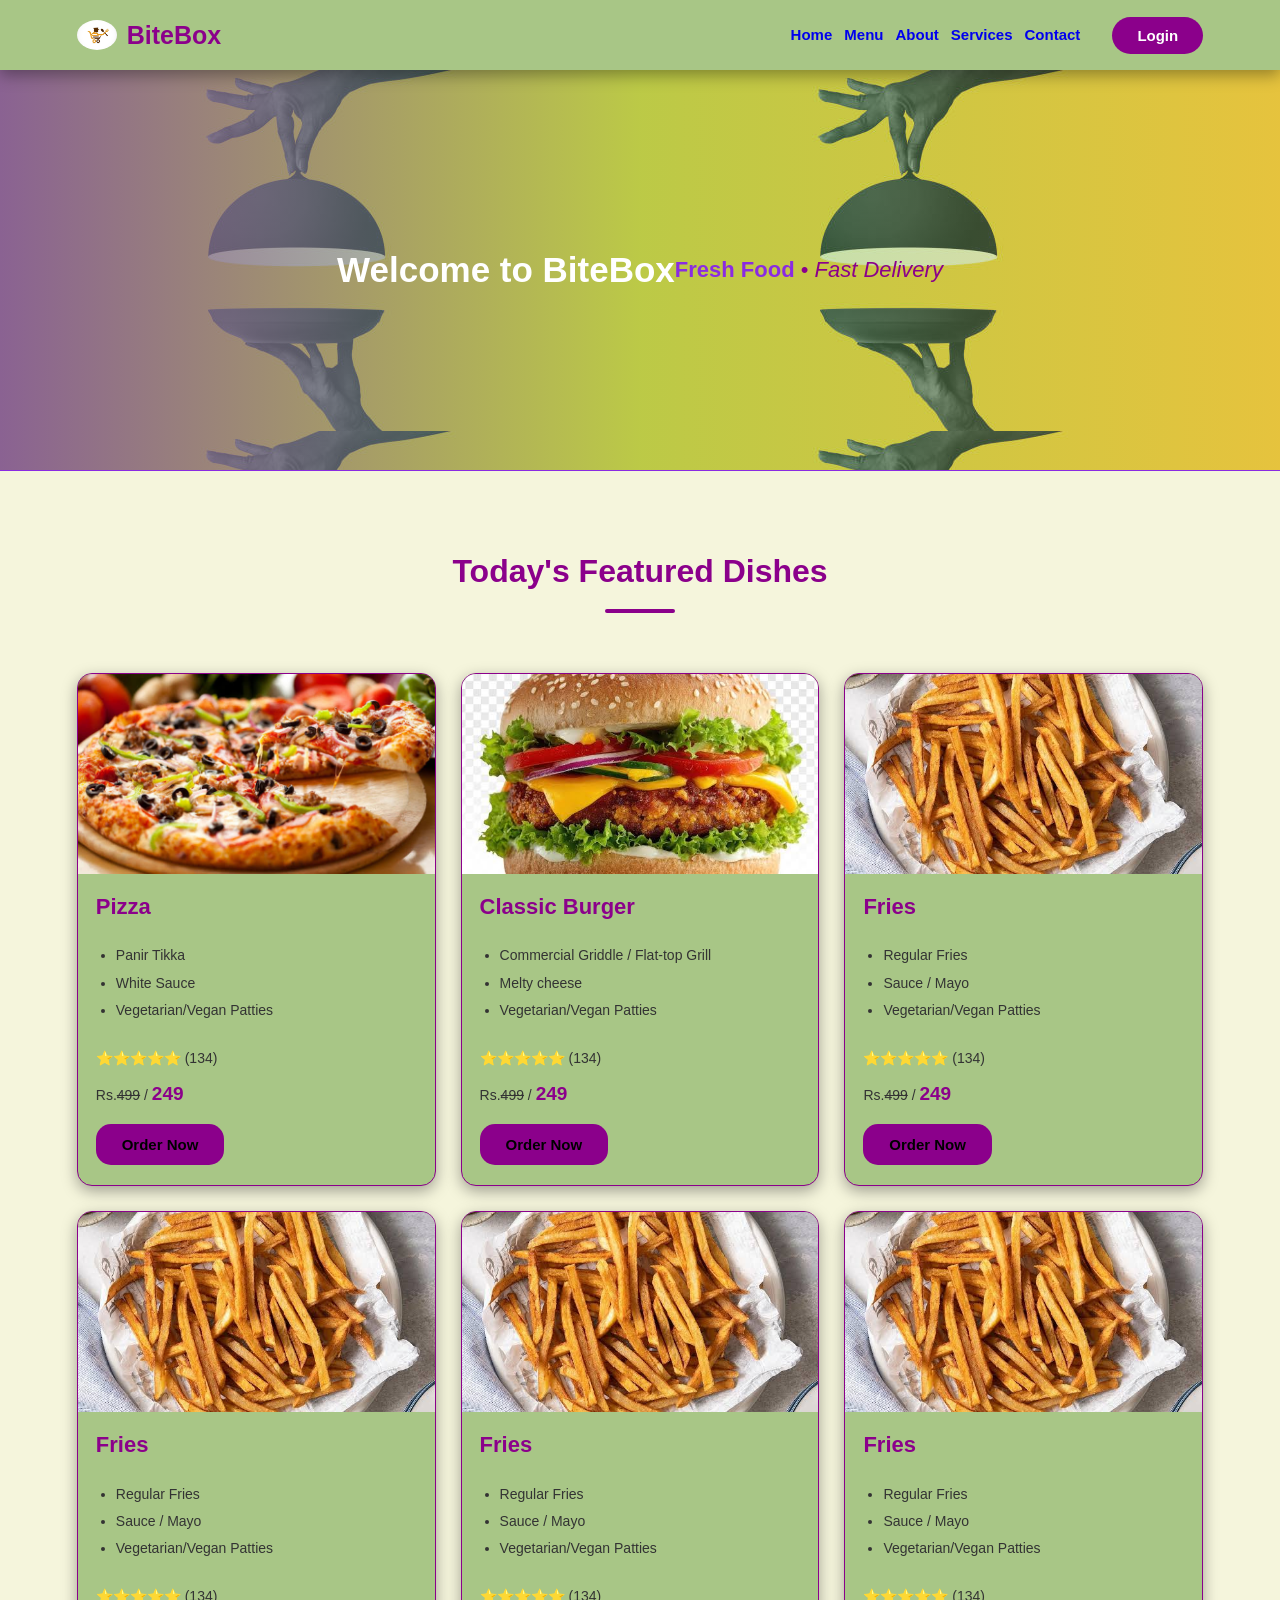
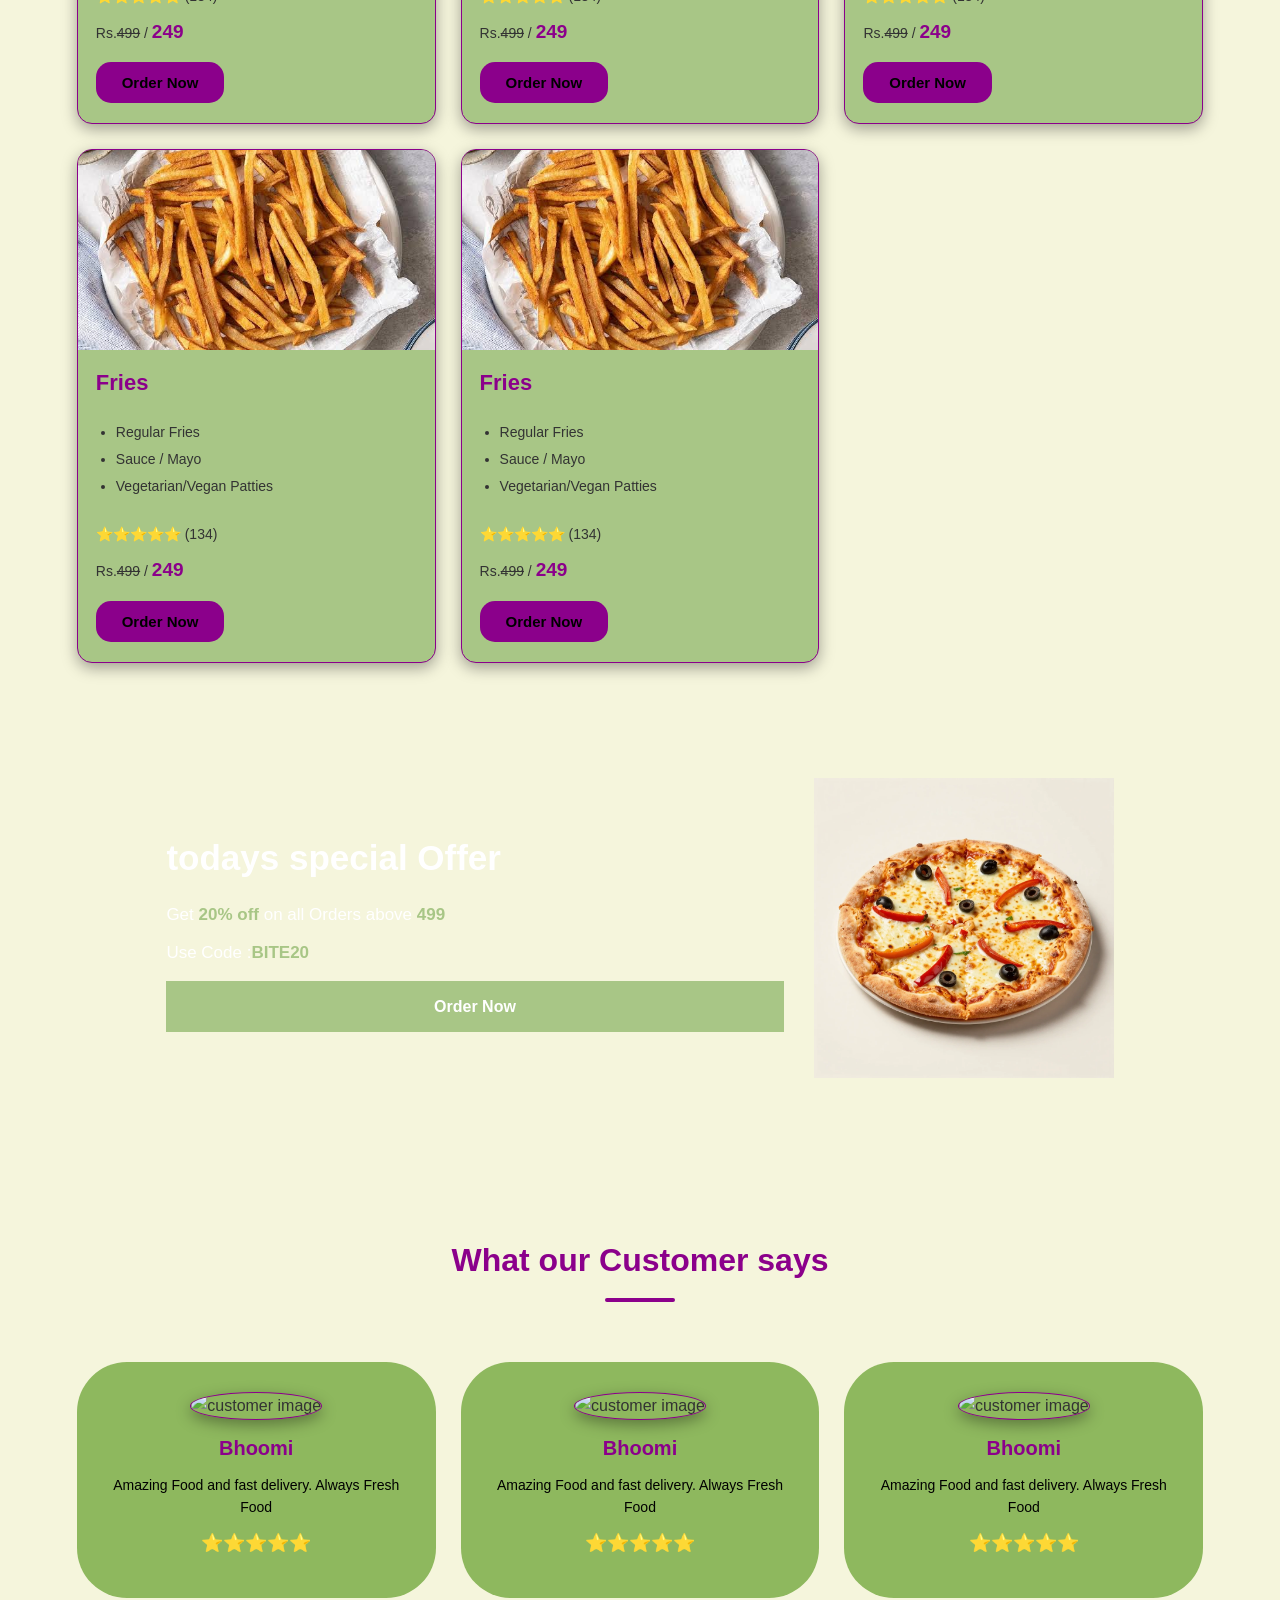
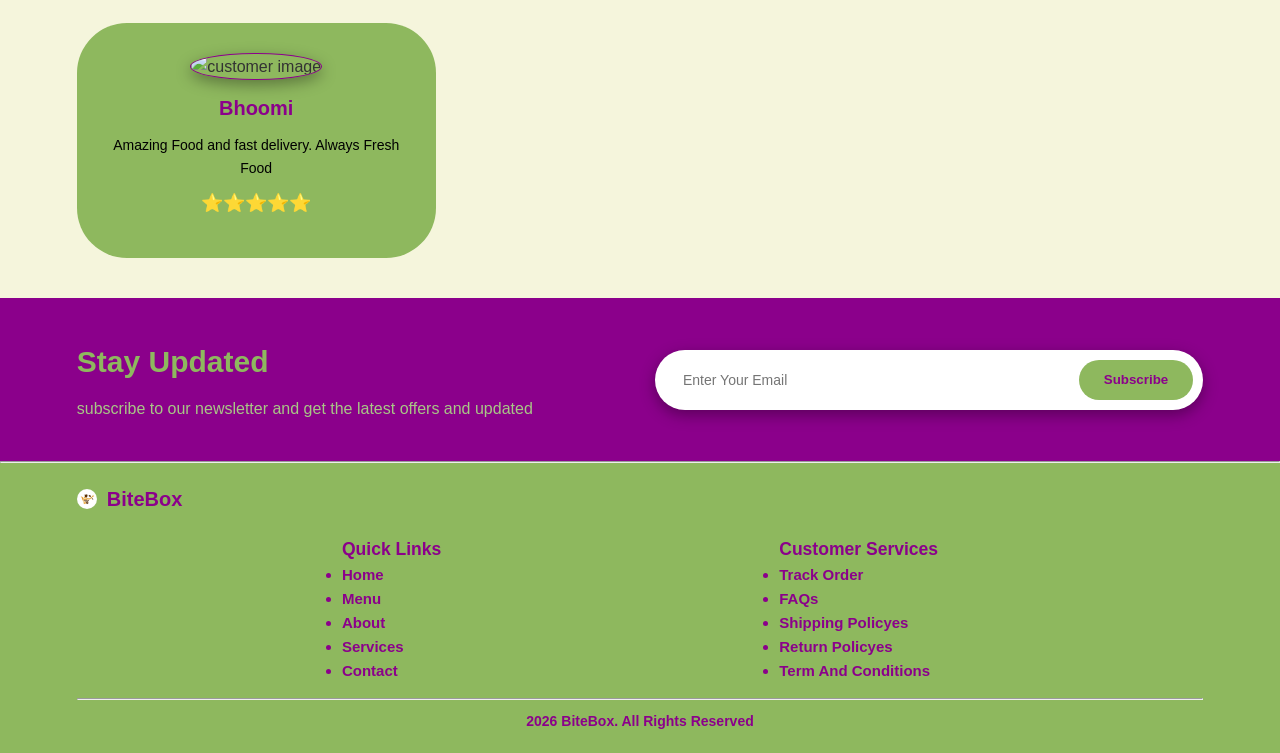
==== commit 7ee869b2: "added responsiveness" ====
--- a/index.html
+++ b/index.html
@@ -213,11 +213,11 @@
 
         <!-- reviews  -->
 
-        <section>
-            <h2>What our Customer says</h2>
+        <section class="review-section"> 
+            <h2 class="section-title">What our Customer says</h2>
             <!-- first review -->
 
-            <div>
+            <div class="review-card">
                 <img src="" alt="customer image">
                 <h3>bhoomi </h3>
                 <p>Amazing Food and fast delivery. Always Fresh Food</p>
@@ -225,7 +225,7 @@
             </div>
 
             <!-- second review -->
-            <div>
+            <div class="review-card">
                 <img src="" alt="customer image">
                 <h3>bhoomi </h3>
                 <p>Amazing Food and fast delivery. Always Fresh Food</p>
@@ -233,7 +233,7 @@
             </div>
 
             <!-- third review -->
-            <div>
+            <div class="review-card">
                 <img src="" alt="customer image">
                 <h3>bhoomi </h3>
                 <p>Amazing Food and fast delivery. Always Fresh Food</p>
@@ -241,7 +241,7 @@
             </div>
 
             <!-- fourth review -->
-            <div>
+            <div class="review-card">
                 <img src="" alt="customer image">
                 <h3>bhoomi </h3>
                 <p>Amazing Food and fast delivery. Always Fresh Food</p>
@@ -252,13 +252,13 @@
 
         <!-- news letter section -->
 
-        <section>
-            <div>
+        <section class="newsletter-section">
+            <div class="newsletter-content">
                 <h2>Stay Updated </h2>
                 <p> subscribe to our newsletter and get the latest offers and updated</p>
             </div>
 
-            <div>
+            <div class="newsletter-form">
                 <form>
                     <input type="email" placeholder="Enter Your Email">
                     <button type="submit">Subscribe</button>
@@ -306,7 +306,7 @@
     </div>
         <hr>
         
-        <p class="footer-last">2026 BiteBox.  All Rights Reserved</p>
+        <p class="footer-last">2026 BiteBox. All Rights Reserved</p>
     </footer>
 
 
--- a/css/root.css
+++ b/css/root.css
@@ -204,13 +204,14 @@
     /* background-color: #A8C686;
 background: linear-gradient(90deg, rgba(142, 42, 155, 1) 0%, rgba(87, 199, 133, 1) 50%, rgba(237, 221, 83, 1) 100%););
  display: flex; */
- background:linear-gradient(90deg, rgba(142, 42, 155, 1) 0%, rgba(87, 199, 133, 1) 50%, rgba(237, 221, 83, 1) 100% ), url(../assets/images/istockphoto-2170379103-612x612.jpg);
+ background:linear-gradient(90deg, rgb(138, 98, 146) , rgba(87, 199, 133, 0.4) 50%, rgba(192, 183, 110, 0.4) ), url(../assets/images/istockphoto-2170379103-612x612.jpg);
     display: flex;
     justify-content: center;
     align-items: center;
     text-align: center;  
     padding: 50px 20px;
     color: white;
+    object-fit: cover;
 
 }
 
@@ -409,9 +410,10 @@
     display: flex;
     justify-content:center;
     align-items: center;
-    margin-top: 10px;
+    margin-top: 20px;
     gap: 30%;
     color: darkmagenta;
+    margin-bottom: 15px;
 }
  .footer-div a{
     color: darkmagenta;
@@ -424,6 +426,149 @@
     margin-top: 10px;
     font-size: 14px;
 }
+/* customer review */
+.review-section{
+    padding: 40px 6%;
+    display: grid;
+    grid-template-columns: 1fr 1fr 1fr;
+    gap: 25px;
+}
+
+.review-section .section-title{
+    grid-column: 1/-1;
+}
+
+.review-card{
+    background-color: #8eb85e;
+    padding: 30px 30px 30px;
+    border-radius: 50px;
+    text-align: center;
+}
+ .review-card img{
+    width: 75px;
+    height: 90px;
+    border-radius: 50%;
+    object-fit: cover;
+    margin-bottom: 12px;
+    box-shadow: rgba(0, 0, 0, 0.35) 0px 5px 15px;
+    border: 1px solid darkmagenta;
+ }
+
+ .review-card h3{
+    color: darkmagenta;
+    font-size: 20px;
+    margin-bottom: 10px;
+    text-transform: capitalize;
+ }
+
+ .review-card p{
+    color:black;
+    font-size: 14px;
+    margin-bottom: 10px;
+ }
+
+ .review-card p:last-child{
+    font-size: 18px;
+ }
+
+ .newsletter-section{
+    background-color: darkmagenta;
+    padding: 40px 6%;
+    display: flex;
+    align-items: center;
+    justify-content: space-between;
+    gap: 30px;
+ }
+
+ .newsletter-content{
+    flex: 1;
+
+ }
+ .newsletter-content h2{
+    color: #8eb85e;
+    font-size: 30px;
+    margin-bottom: 10px;
+    font-weight: 700;
+ }
+ .newsletter-content p{
+    color: #A8C686;
+ }
+
+ .newsletter-form {
+    flex: 1;
+ }
+ .newsletter-form form{
+     display: flex;
+     gap: 10px;
+     background-color: white;
+     padding: 10px;
+     border-radius: 40px;
+     box-shadow: rgba(0, 0, 0, 0.35) 0px 5px 15px;
+ }
+
+ .newsletter-form input{
+    flex: 1;
+    border: none;
+    outline: none;
+    padding: 12px 18px;
+    font-size: 14px;
+    border-radius: 30px;
+ }
+
+ .newsletter-form button{
+    border: none;
+    background-color:#8eb85e;
+    color: darkmagenta;
+    padding: 12px 25px;
+    border-radius: 30px;
+    font-weight: 600;
+ }
+
+
+ /* -----------------------end----------------------------- */
+
+ @media (max-width: 768px){
+    .navbar{
+        flex-direction: column;
+        gap: 15px;
+
+    }
+
+    .navlinks{
+        flex-wrap: wrap;
+        justify-content: center;
+        gap: 8px;
+    }
+
+    .Welcome-Section{
+        min-height: 300px;
+    }
+    #heading{
+        font-size: 30px;
+
+    }
+    .featured-section,
+    .review-section{
+        grid-template-columns: 1fr;
+
+    }
+    .offer-section{
+        flex-direction: column;
+        text-align: center;
+    }
+    .offer-content h2{
+        font-size: 27px;
+    }
+
+    .newsletter-section{
+        flex-direction: column;
+    }
+     .section-title{
+        font-size: 27px;
+     }
+
+ }
+
  
 
 
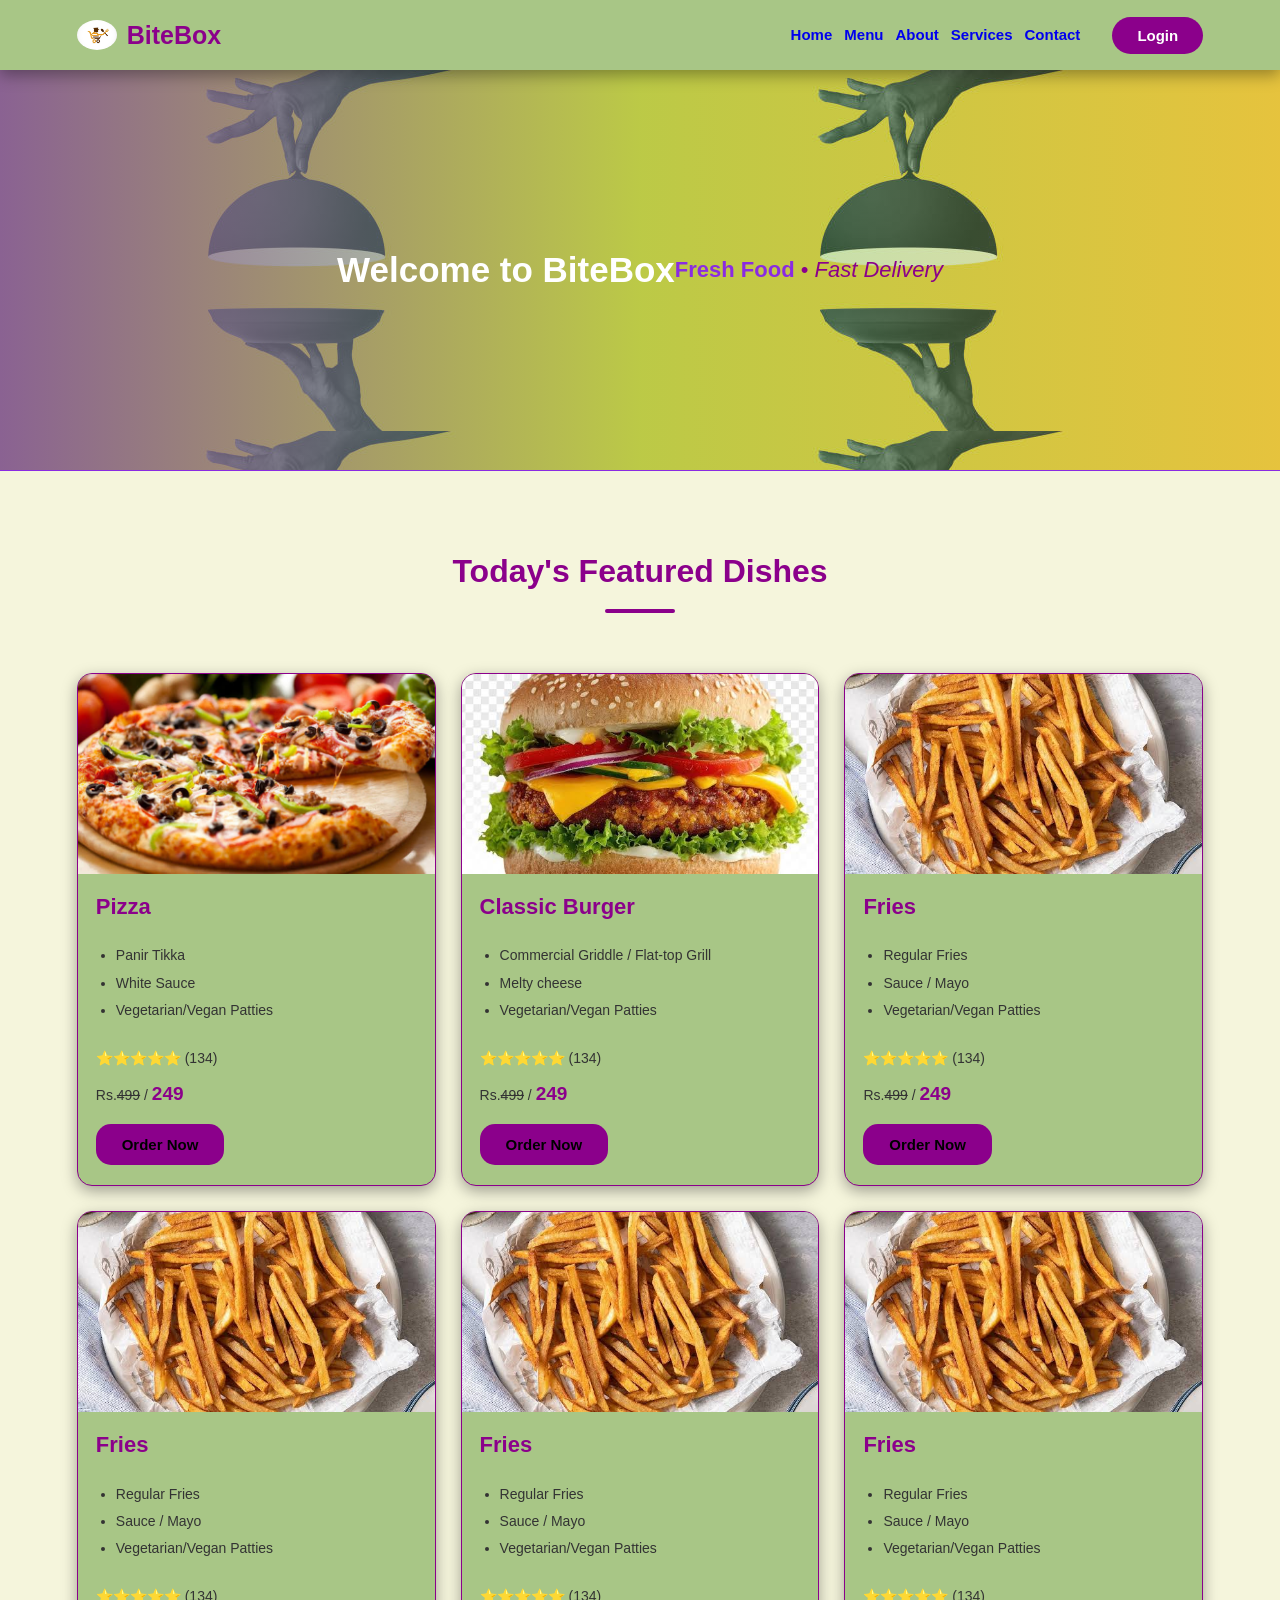
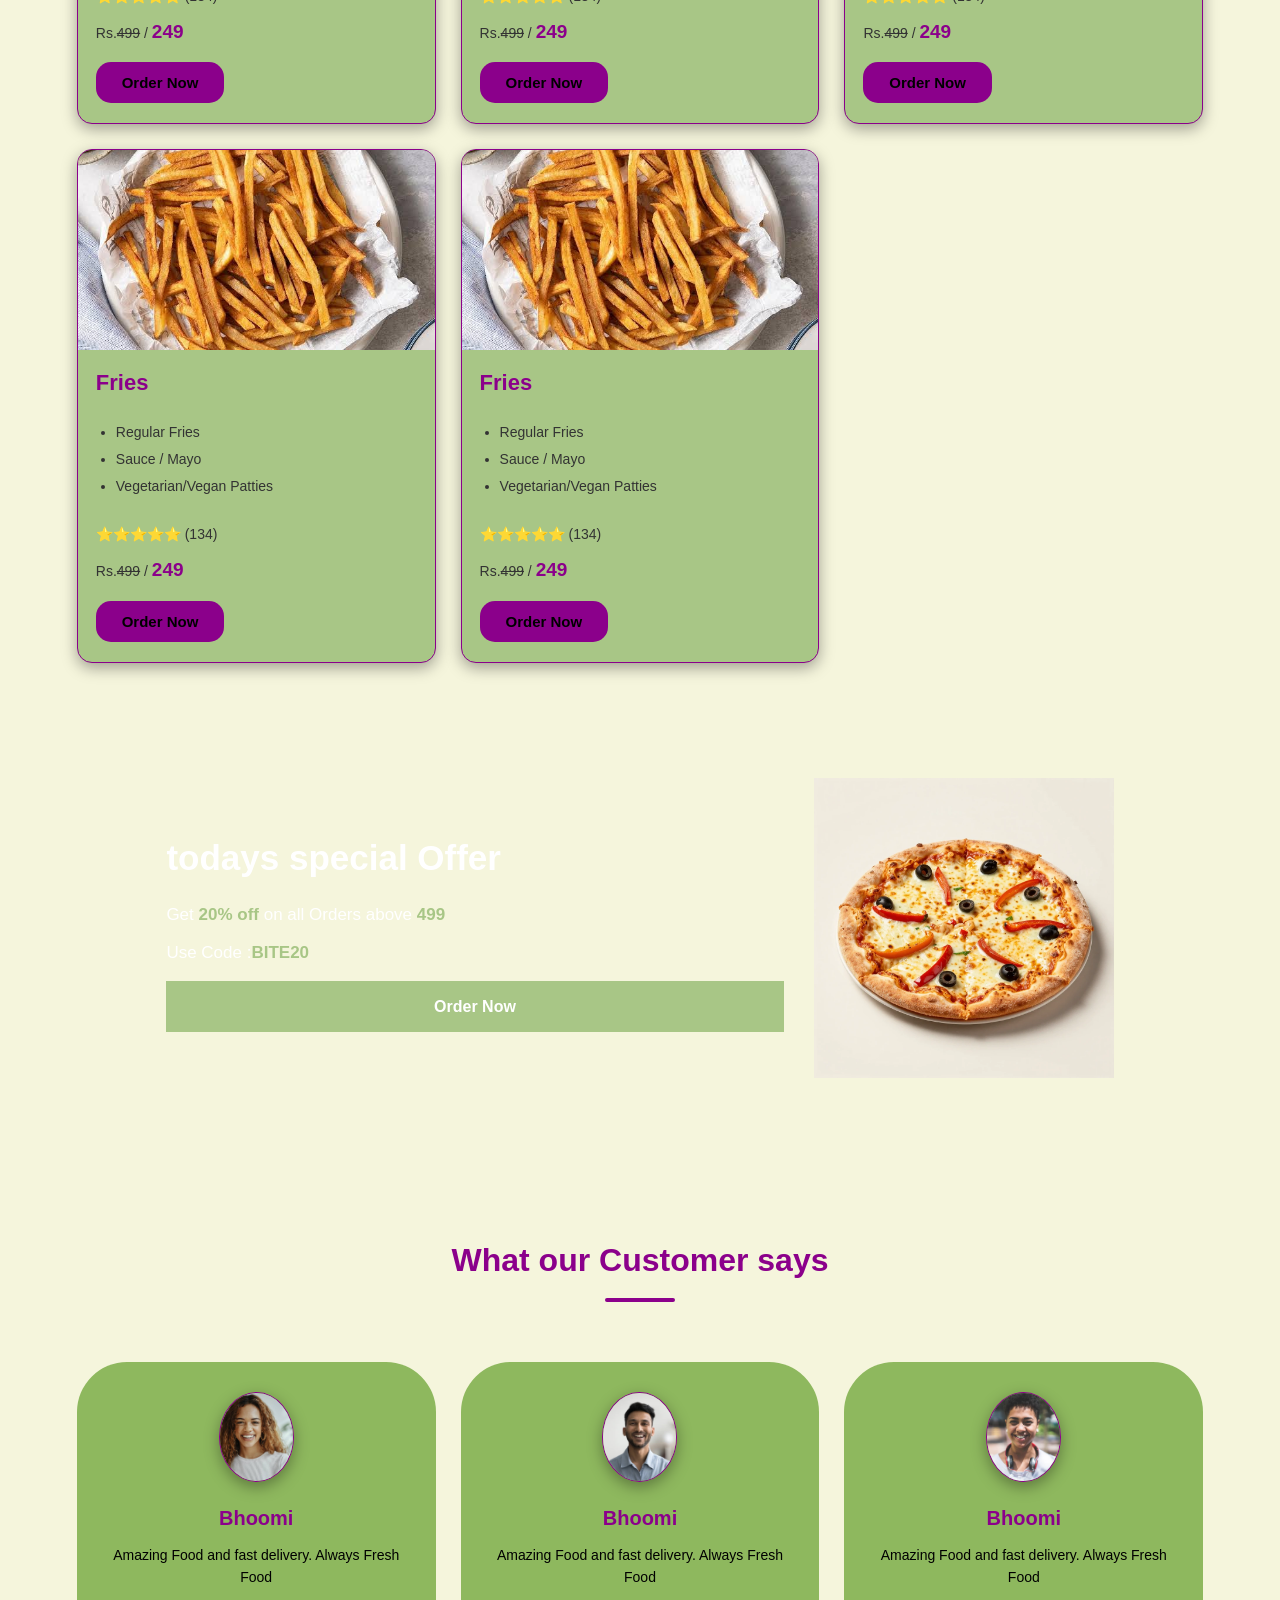
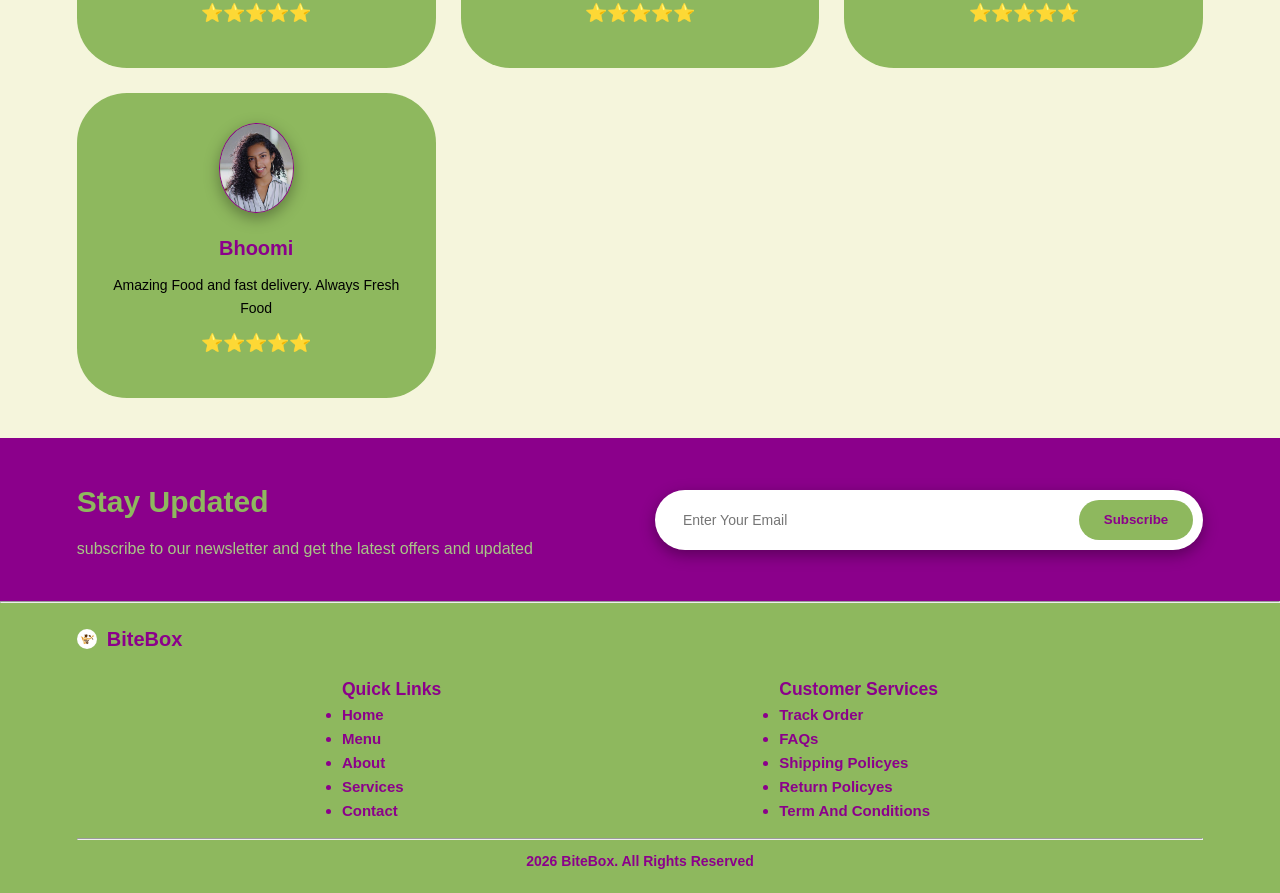
==== commit ad62e37b: "added mobile responsiveness" ====
--- a/index.html
+++ b/index.html
@@ -218,7 +218,7 @@
             <!-- first review -->
 
             <div class="review-card">
-                <img src="" alt="customer image">
+                <img src="./assets/images/cus1.jpg" alt="customer image">
                 <h3>bhoomi </h3>
                 <p>Amazing Food and fast delivery. Always Fresh Food</p>
                 <p><span>⭐⭐⭐⭐⭐</span></p>
@@ -226,7 +226,7 @@
 
             <!-- second review -->
             <div class="review-card">
-                <img src="" alt="customer image">
+                <img src="./assets/images/cus3.jpg" alt="customer image">
                 <h3>bhoomi </h3>
                 <p>Amazing Food and fast delivery. Always Fresh Food</p>
                 <p><span>⭐⭐⭐⭐⭐</span></p>
@@ -234,7 +234,7 @@
 
             <!-- third review -->
             <div class="review-card">
-                <img src="" alt="customer image">
+                <img src="./assets/images/cus2.jpg" alt="customer image">
                 <h3>bhoomi </h3>
                 <p>Amazing Food and fast delivery. Always Fresh Food</p>
                 <p><span>⭐⭐⭐⭐⭐</span></p>
@@ -242,7 +242,7 @@
 
             <!-- fourth review -->
             <div class="review-card">
-                <img src="" alt="customer image">
+                <img src="./assets/images/cus4.jpg" alt="customer image">
                 <h3>bhoomi </h3>
                 <p>Amazing Food and fast delivery. Always Fresh Food</p>
                 <p><span>⭐⭐⭐⭐⭐</span></p>
--- a/css/root.css
+++ b/css/root.css
@@ -549,7 +549,7 @@
     }
     .featured-section,
     .review-section{
-        grid-template-columns: 1fr;
+        grid-template-columns: 1fr 1fr;
 
     }
     .offer-section{
@@ -570,6 +570,48 @@
  }
 
  
-
-
-
+ @media (max-width: 430px){
+    .navbar{
+        flex-direction: column;
+        gap: 15px;
+
+    }
+
+    .navlinks{
+        flex-wrap: wrap;
+        justify-content: center;
+        gap: 8px;
+    }
+
+    .Welcome-Section{
+        min-height: 300px;
+    }
+    #heading{
+        font-size: 30px;
+
+    }
+    .featured-section,
+    .review-section{
+        grid-template-columns: 1fr;
+
+    }
+    .offer-section{
+        flex-direction: column;
+        text-align: center;
+    }
+    .offer-content h2{
+        font-size: 27px;
+    }
+
+    .newsletter-section{
+        flex-direction: column;
+    }
+     .section-title{
+        font-size: 27px;
+     }
+
+ }
+
+
+
+
